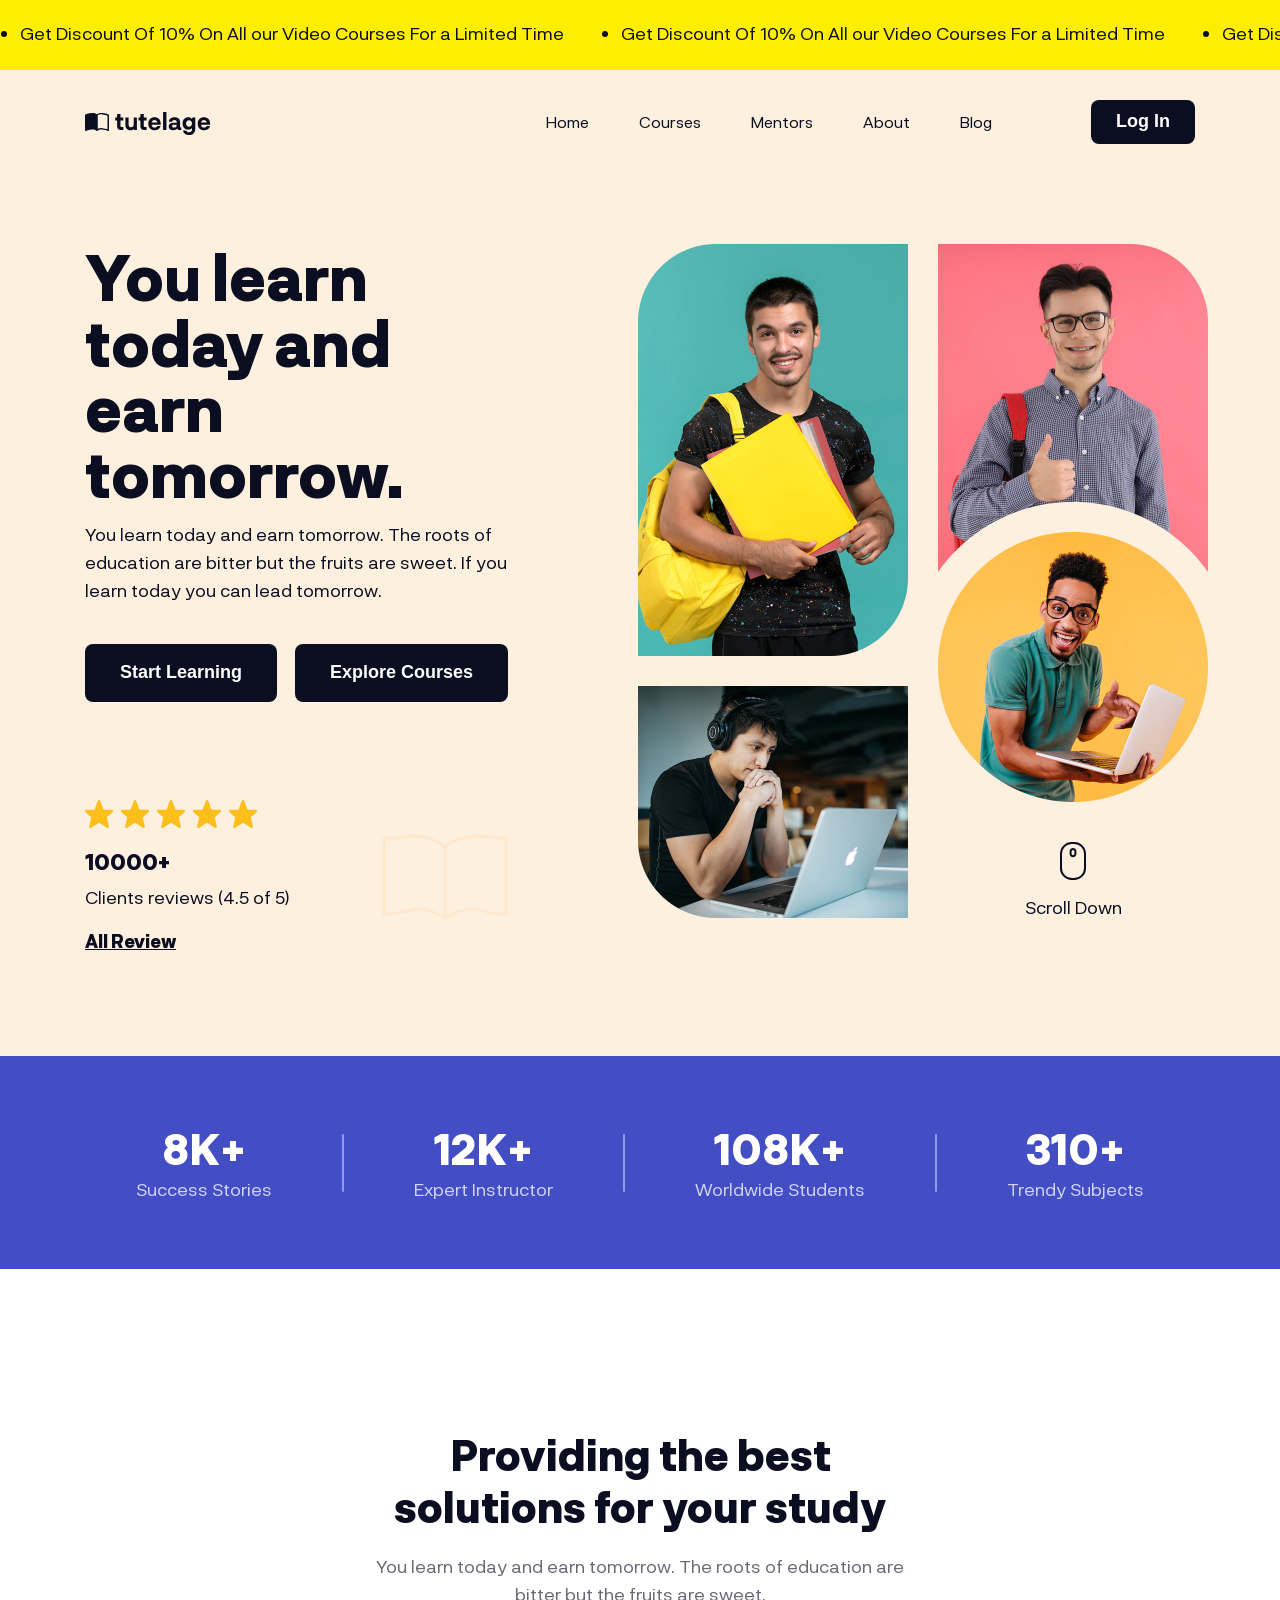
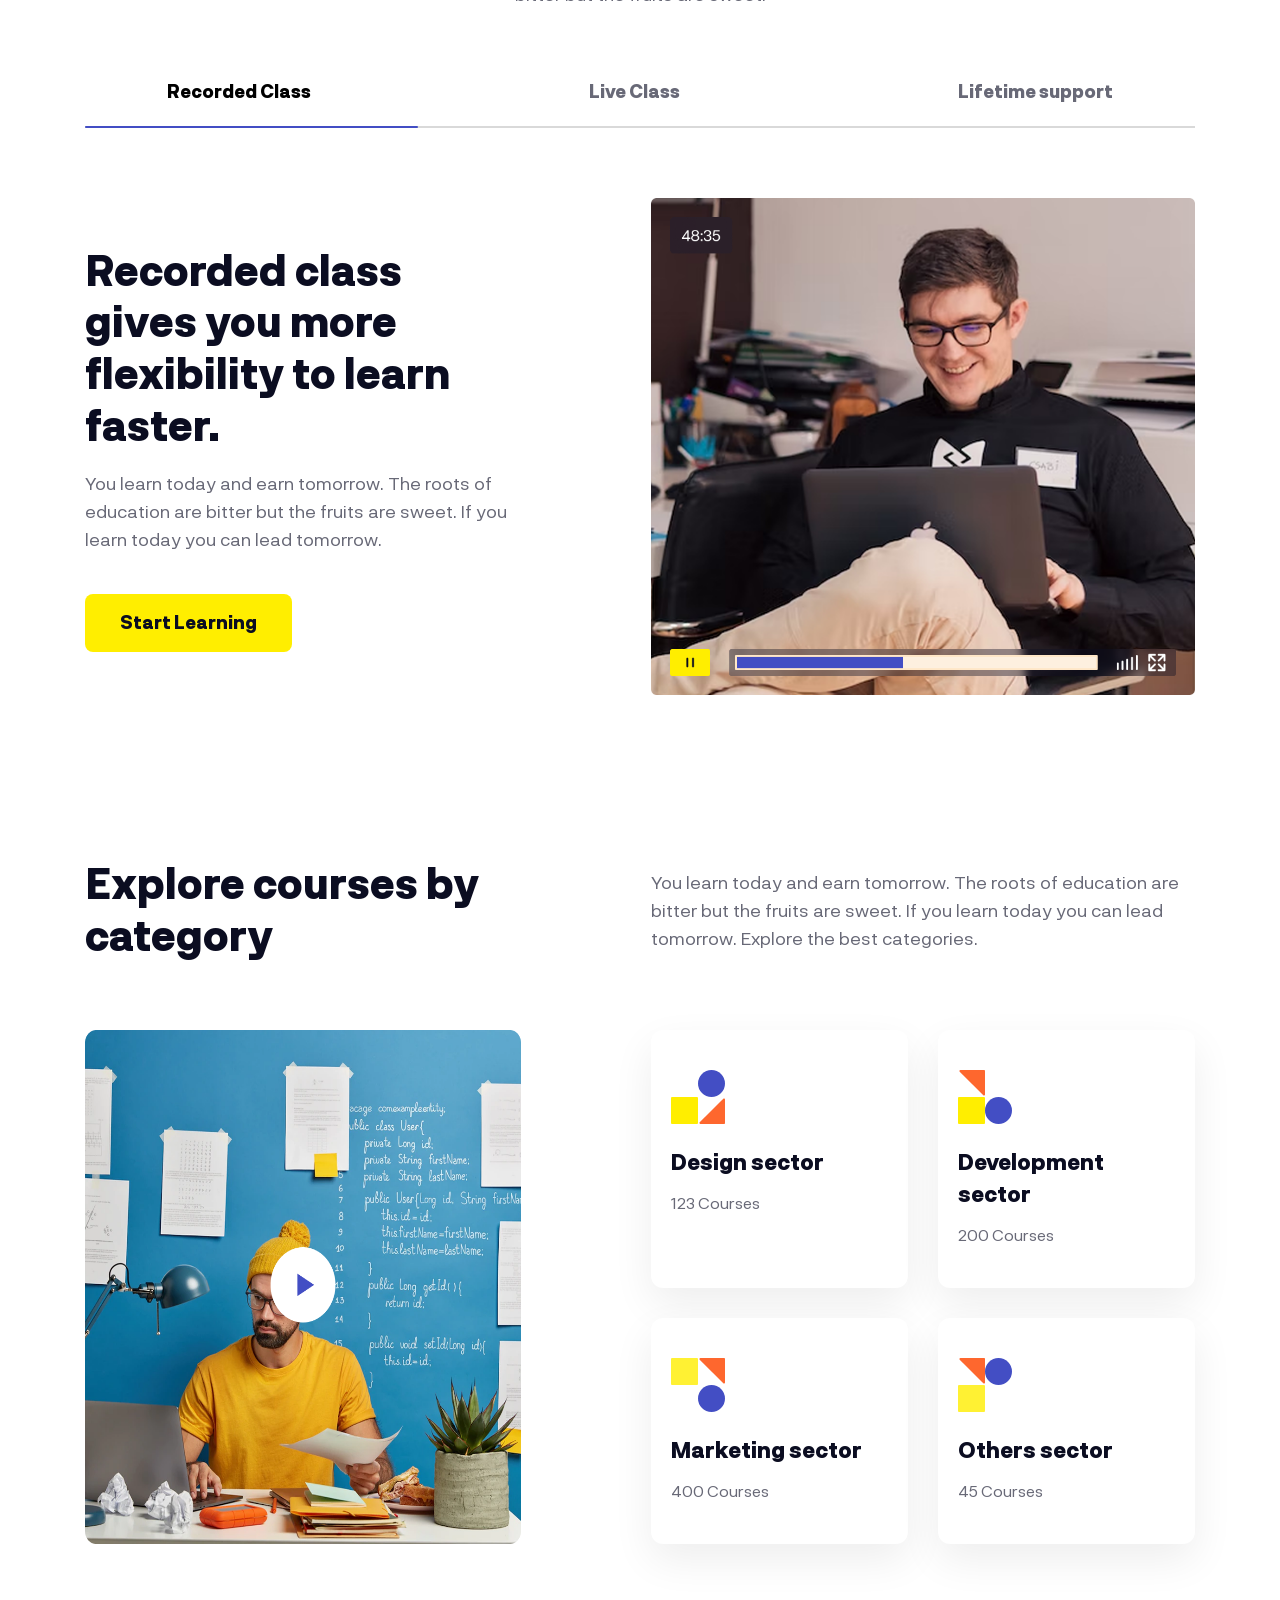
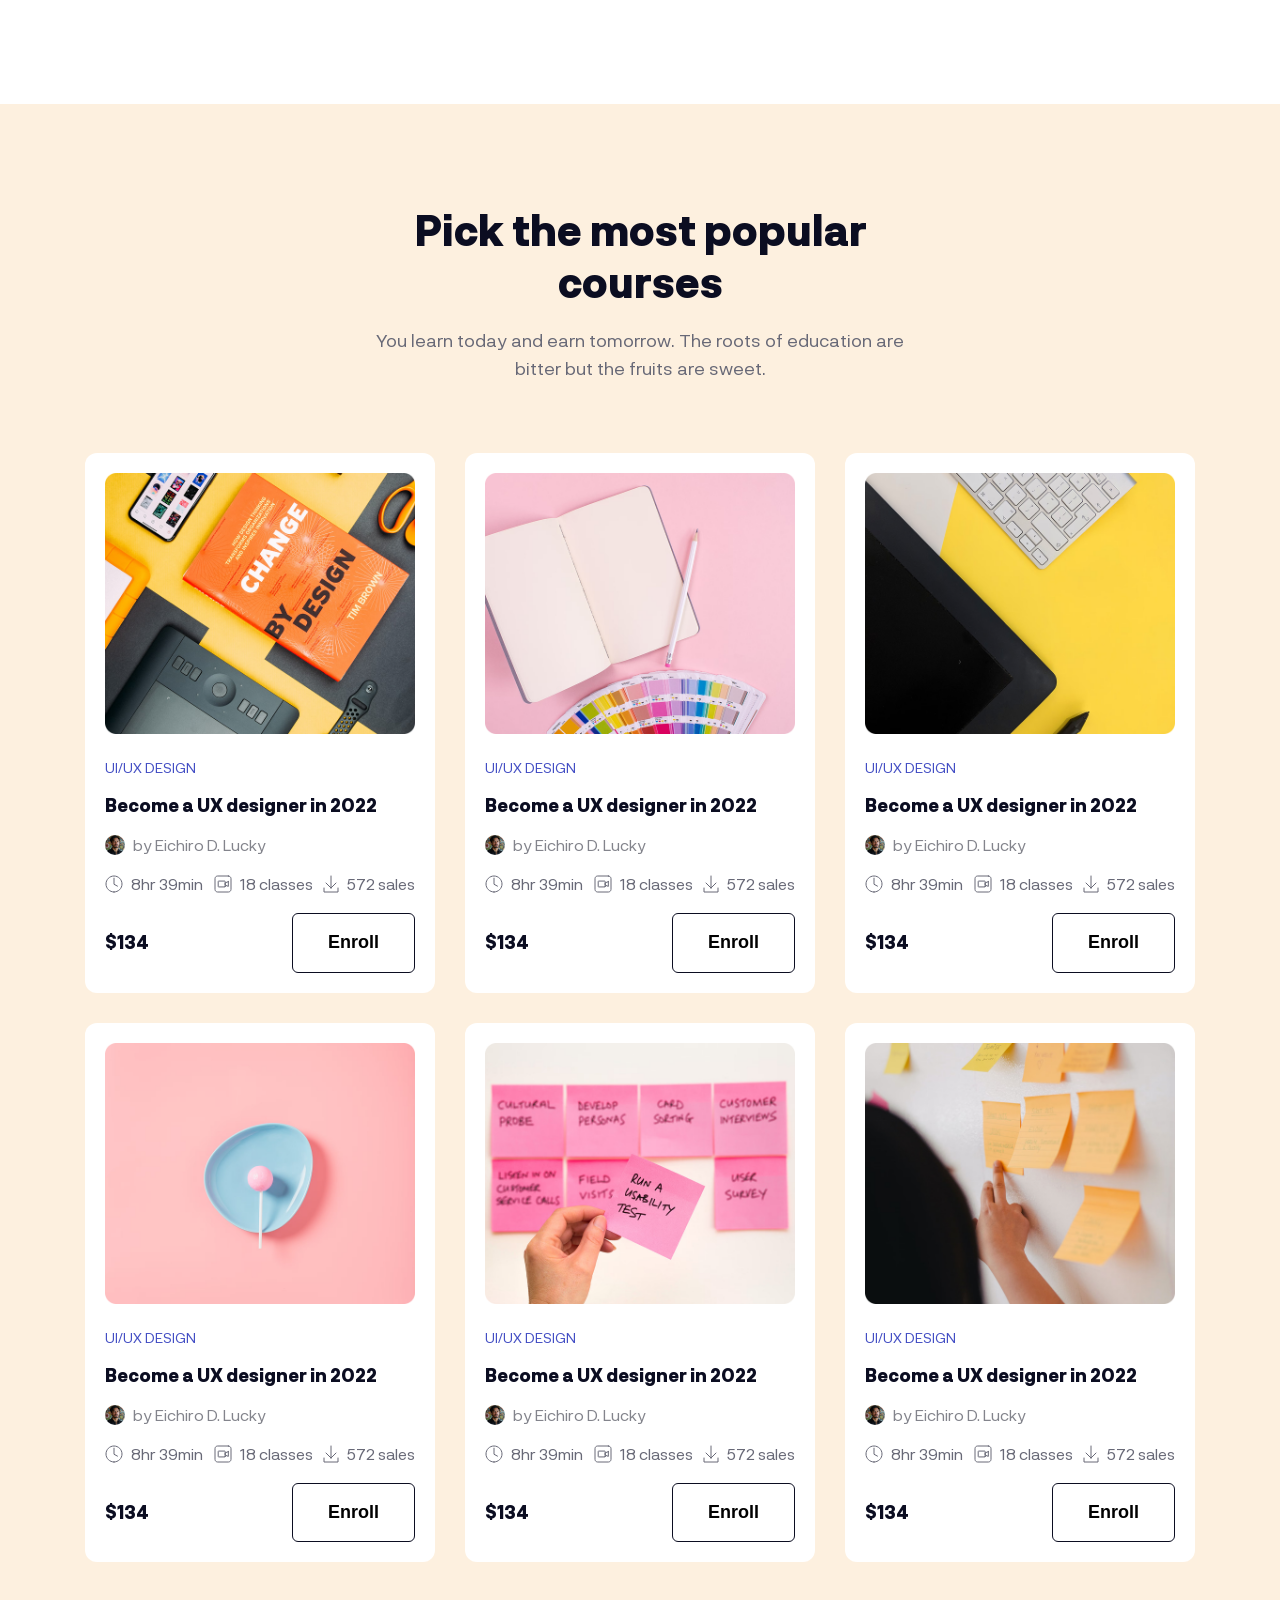
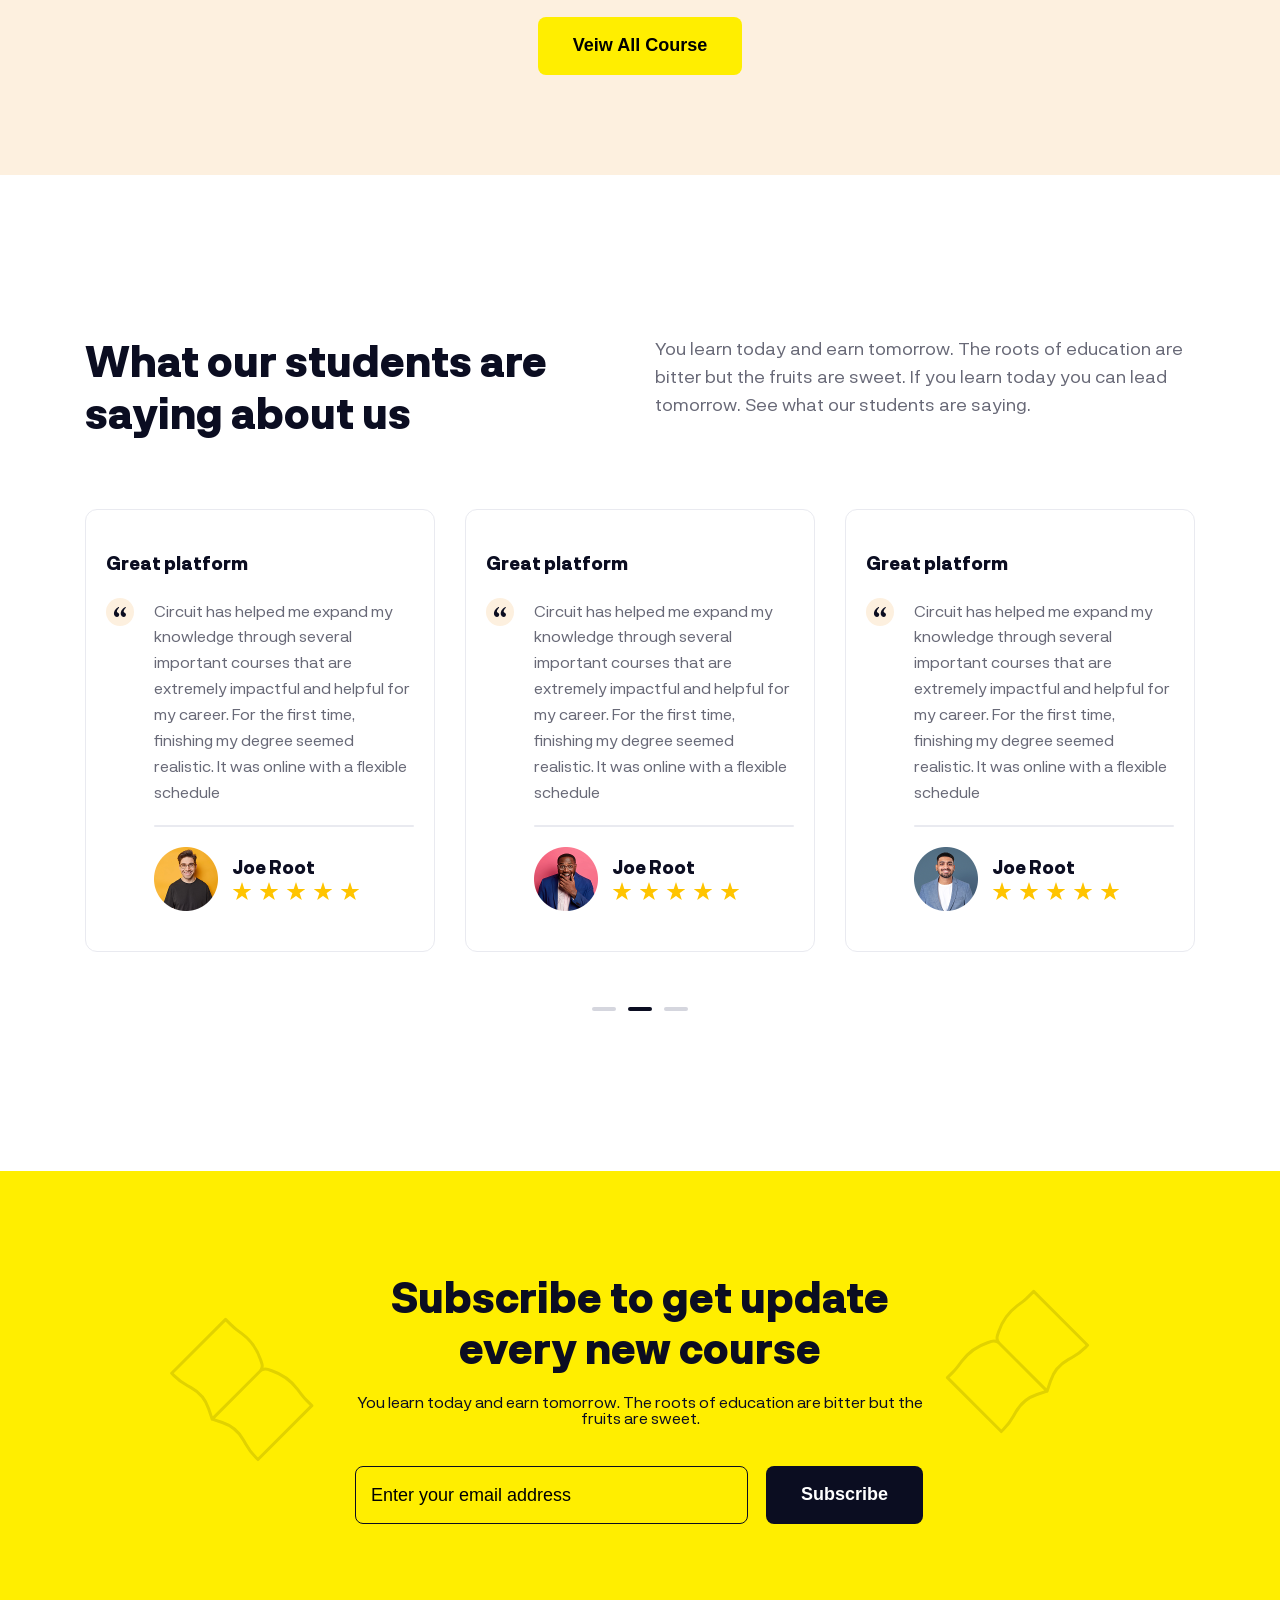
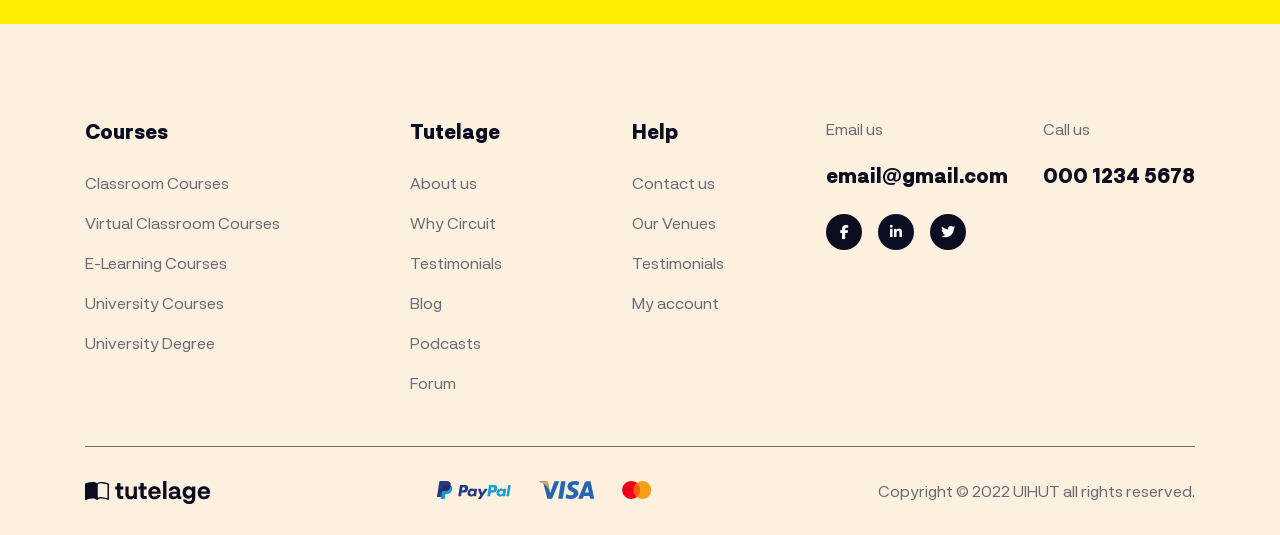
==== index.html @ 8bd5d034 "Responsive Home page" ====
<!DOCTYPE html>
<html lang="en">
    <head>
        <meta charset="UTF-8" />
        <meta name="viewport" content="width=device-width, initial-scale=1.0" />
        <title>tutelage</title>

        <!-- Css -->
        <link rel="stylesheet" href="./assets/css/main.css" />

        <!-- Animate -->
        <link rel="stylesheet" href="https://cdnjs.cloudflare.com/ajax/libs/animate.css/4.1.1/animate.min.css" />

        <!-- Favicon -->
        <link rel="apple-touch-icon" sizes="57x57" href="./assets/favicon/apple-icon-57x57.png" />
        <link rel="apple-touch-icon" sizes="60x60" href="./assets/favicon/apple-icon-60x60.png" />
        <link rel="apple-touch-icon" sizes="72x72" href="./assets/favicon/apple-icon-72x72.png" />
        <link rel="apple-touch-icon" sizes="76x76" href="./assets/favicon/apple-icon-76x76.png" />
        <link rel="apple-touch-icon" sizes="114x114" href="./assets/favicon/apple-icon-114x114.png" />
        <link rel="apple-touch-icon" sizes="120x120" href="./assets/favicon/apple-icon-120x120.png" />
        <link rel="apple-touch-icon" sizes="144x144" href="./assets/favicon/apple-icon-144x144.png" />
        <link rel="apple-touch-icon" sizes="152x152" href="./assets/favicon/apple-icon-152x152.png" />
        <link rel="apple-touch-icon" sizes="180x180" href="./assets/favicon/apple-icon-180x180.png" />
        <link rel="icon" type="image/png" sizes="192x192" href="./assets/favicon/android-icon-192x192.png" />
        <link rel="icon" type="image/png" sizes="32x32" href="./assets/favicon/favicon-32x32.png" />
        <link rel="icon" type="image/png" sizes="96x96" href="./assets/favicon/favicon-96x96.png" />
        <link rel="icon" type="image/png" sizes="16x16" href="./assets/favicon/favicon-16x16.png" />
        <link rel="manifest" href="./assets/favicon/manifest.json" />
        <meta name="msapplication-TileColor" content="#ffffff" />
        <meta name="msapplication-TileImage" content="./assets/favicon/ms-icon-144x144.png" />
        <meta name="theme-color" content="#ffffff" />

        <!-- Font -->
        <link rel="stylesheet" href="./assets/fonts/stylesheet.css" />
        <link rel="stylesheet" href="https://cdnjs.cloudflare.com/ajax/libs/font-awesome/6.7.2/css/all.min.css" />
    </head>
    <body>
        <!-- Slide show -->
        <div class="slide-show">
            <div class="slide-show__wrap">
                <ul
                    class="slide-show__list animate__animated animate__slideInLeft animate__infinite animate__slower animate__delay-2s"
                >
                    <li class="slide-show__title">Get Discount Of 10% On All our Video Courses For a Limited Time</li>
                    <li class="slide-show__title">Get Discount Of 10% On All our Video Courses For a Limited Time</li>
                    <li class="slide-show__title">Get Discount Of 10% On All our Video Courses For a Limited Time</li>
                    <li class="slide-show__title">Get Discount Of 10% On All our Video Courses For a Limited Time</li>
                </ul>
            </div>
        </div>

        <!-- Header -->
        <header class="header">
            <div class="container">
                <div class="header__wrap">
                    <a href="#" class="header__logo">
                        <img src="./assets/images/logo.svg" alt="" class="header__logo-icon" />
                        <img src="./assets/images/logo-name.svg" alt="" class="header__logo-name" />
                    </a>

                    <!-- Nav -->
                    <nav class="header-nav hide-on-tab">
                        <ul class="header-nav__list">
                            <li class="header-nav__item">
                                <a href="#" class="header-nav__link header-nav__link--active">Home</a>
                            </li>
                            <li class="header-nav__item">
                                <a href="#" class="header-nav__link">Courses</a>
                            </li>
                            <li class="header-nav__item">
                                <a href="#" class="header-nav__link">Mentors</a>
                            </li>
                            <li class="header-nav__item">
                                <a href="#" class="header-nav__link">About</a>
                            </li>
                            <li class="header-nav__item">
                                <a href="#" class="header-nav__link">Blog</a>
                            </li>
                        </ul>
                    </nav>

                    <!-- Login -->
                    <button class="btn btn--second btn--second-small header-btn hide-on-tab">Log In</button>

                    <!-- Menu mobile -->
                    <div class="header-menu dp-none show-on-tab">
                        <i class="fa-solid fa-bars header-menu__icon"></i>
                    </div>
                </div>

                <!-- Hero -->
                <div class="hero grid-item">
                    <!-- Hero content -->
                    <div class="hero__content">
                        <h1 class="hero__heading">You learn today and earn tomorrow.</h1>
                        <p class="hero__desc desc--primary">
                            You learn today and earn tomorrow. The roots of education are bitter but the fruits are
                            sweet. If you learn today you can lead tomorrow.
                        </p>
                        <div class="hero__btn-group">
                            <button class="btn hero__btn btn--second">Start Learning</button>
                            <button class="btn hero__btn btn--second">Explore Courses</button>
                        </div>

                        <!-- Rating -->
                        <div class="hero-rating">
                            <div class="hero-rating__wrap">
                                <img src="./assets/icons/five-stars.svg" alt="" class="hero-rating__stars" />
                                <span class="hero-rating__numbers">10000+</span>
                                <p class="hero-rating__desc desc--primary">Clients reviews (4.5 of 5)</p>
                                <a href="#!" class="hero-rating__link">All Review</a>
                            </div>
                            <div class="hero-rating__decor hide-on-xl">
                                <img src="./assets/images/book.svg" alt="" class="hero-rating__img" />
                            </div>
                        </div>
                    </div>

                    <!-- Hero media -->
                    <div class="hero-media">
                        <div class="hero-media__wrap">
                            <div class="hero-media__left">
                                <img src="./assets/images/hero-01.png" alt="" class="hero-media__img" />
                                <img src="./assets/images/hero-02.png" alt="" class="hero-media__img" />
                            </div>
                            <div class="hero-media__right">
                                <img src="./assets/images/hero-03.png" alt="" class="hero-media__img" />
                                <img
                                    src="./assets/images/hero-04.png"
                                    alt=""
                                    class="hero-media__img hero-media__img--move"
                                />
                                <div class="hero-media__direct">
                                    <img src="./assets/icons/mouse.svg" alt="" class="hero-media__direct-icon" />
                                    <p class="hero-media__direct-name desc--primary">Scroll Down</p>
                                </div>
                            </div>
                        </div>
                    </div>
                </div>
            </div>
        </header>

        <!-- Statistic -->
        <div class="statis">
            <ul class="statis-list">
                <li class="statis-item">
                    <span class="statis-item__num">8K+</span>
                    <p class="statis-item__title">Success Stories</p>
                </li>
                <div class="statis__separate hide-on-xl"></div>
                <li class="statis-item">
                    <span class="statis-item__num">12K+</span>
                    <p class="statis-item__title">Expert Instructor</p>
                </li>
                <div class="statis__separate hide-on-xl"></div>
                <li class="statis-item">
                    <span class="statis-item__num">108K+</span>
                    <p class="statis-item__title">Worldwide Students</p>
                </li>
                <div class="statis__separate hide-on-xl"></div>
                <li class="statis-item">
                    <span class="statis-item__num">310+</span>
                    <p class="statis-item__title">Trendy Subjects</p>
                </li>
            </ul>
        </div>

        <!-- Providing -->
        <div class="provide">
            <div class="container">
                <div class="provide__wrap">
                    <h2 class="heading--second provide__heading">Providing the best solutions for your study</h2>
                    <p class="desc--primary provide__desc">
                        You learn today and earn tomorrow. The roots of education are bitter but the fruits are sweet.
                    </p>

                    <!-- Types -->
                    <div class="provide-type hide-on-xl">
                        <div class="provide-type__breadcrumbs">
                            <p class="provide-type__title provide-type__title--active">Recorded Class</p>
                            <p class="provide-type__title">Live Class</p>
                            <p class="provide-type__title">Lifetime support</p>
                        </div>
                    </div>

                    <!-- Record -->
                    <div class="grid-item provide-record">
                        <div class="provide-record__content">
                            <h2 class="heading--second provide-record__heading">
                                Recorded class gives you more flexibility to learn faster.
                            </h2>
                            <p class="desc--primary provide-record__desc">
                                You learn today and earn tomorrow. The roots of education are bitter but the fruits are
                                sweet. If you learn today you can lead tomorrow.
                            </p>
                            <div class="btn btn--primary provide-record__btn">Start Learning</div>
                        </div>
                        <div class="provide-record__media">
                            <img src="./assets/images/provide-01.png" alt="" class="provide-record__media-img" />
                        </div>
                    </div>

                    <!-- Courses -->
                    <div class="provide-courses">
                        <div class="provide-courses__top grid-item">
                            <h2 class="provide-courses__heading heading--second">Explore courses by category</h2>
                            <p class="provide-courses__desc desc--primary">
                                You learn today and earn tomorrow. The roots of education are bitter but the fruits are
                                sweet. If you learn today you can lead tomorrow. Explore the best categories.
                            </p>
                        </div>
                        <div class="provide-courses__bot grid-item">
                            <div class="provide-courses__media">
                                <img src="./assets/images/provide-02.png" alt="" class="provide-courses__media-img" />
                            </div>
                            <div class="provide-courses__sector">
                                <div class="provide-courses-item">
                                    <img
                                        src="./assets/images/provide-decor-01.svg"
                                        alt=""
                                        class="provide-courses__icon"
                                    />
                                    <h3 class="provide-courses__title">Design sector</h3>
                                    <p class="desc--second provide-courses__desc">123 Courses</p>
                                </div>
                                <div class="provide-courses-item">
                                    <img
                                        src="./assets/images/provide-decor-02.svg"
                                        alt=""
                                        class="provide-courses__icon"
                                    />
                                    <h3 class="provide-courses__title">Development sector</h3>
                                    <p class="desc--second provide-courses__desc">200 Courses</p>
                                </div>
                                <div class="provide-courses-item">
                                    <img
                                        src="./assets/images/provide-decor-03.svg"
                                        alt=""
                                        class="provide-courses__icon"
                                    />
                                    <h3 class="provide-courses__title">Marketing sector</h3>
                                    <p class="desc--second provide-courses__desc">400 Courses</p>
                                </div>
                                <div class="provide-courses-item">
                                    <img
                                        src="./assets/images/provide-decor-04.svg"
                                        alt=""
                                        class="provide-courses__icon"
                                    />
                                    <h3 class="provide-courses__title">Others sector</h3>
                                    <p class="desc--second provide-courses__desc">45 Courses</p>
                                </div>
                            </div>
                        </div>
                    </div>
                </div>
            </div>
        </div>

        <!-- Popular course -->
        <div class="popular-courses">
            <div class="container">
                <div class="popular-courses__wrap">
                    <h2 class="heading--second popular-courses__heading">Pick the most popular courses</h2>
                    <p class="desc--primary popular-courses__desc">
                        You learn today and earn tomorrow. The roots of education are bitter but the fruits are sweet.
                    </p>

                    <!-- List courses -->
                    <div class="popular-courses__list">
                        <div class="row row-cols-3 row-cols-lg-1 gx-3 gy-3">
                            <!-- Course item 1 -->
                            <div class="col">
                                <div class="popular-courses-item">
                                    <img
                                        src="./assets/images/popular-course-01.png"
                                        alt=""
                                        class="popular-courses-item__img"
                                    />
                                    <p class="popular-courses-item__name">UI/UX DESIGN</p>
                                    <h3 class="popular-courses-item__title">Become a UX designer in 2022</h3>
                                    <div class="popular-courses-item__user">
                                        <img
                                            src="./assets/images/popular-course-ava-01.png"
                                            alt=""
                                            class="popular-courses-item__ava"
                                        />
                                        <span class="popular-courses-item__username">by Eichiro D. Lucky</span>
                                    </div>
                                    <div class="popular-courses-item__analys">
                                        <div class="popular-courses-item__block">
                                            <img
                                                src="./assets/icons/clock.svg"
                                                alt=""
                                                class="popular-courses-item__block-icon"
                                            />
                                            <div class="popular-courses-item__block-detail">8hr 39min</div>
                                        </div>
                                        <div class="popular-courses-item__block">
                                            <img
                                                src="./assets/icons/record.svg"
                                                alt=""
                                                class="popular-courses-item__block-icon"
                                            />
                                            <div class="popular-courses-item__block-detail">18 classes</div>
                                        </div>
                                        <div class="popular-courses-item__block">
                                            <img
                                                src="./assets/icons/download.svg"
                                                alt=""
                                                class="popular-courses-item__block-icon"
                                            />
                                            <div class="popular-courses-item__block-detail">572 sales</div>
                                        </div>
                                    </div>

                                    <div class="popular-courses-item__bot">
                                        <span class="popular-courses-item__bot-price">$134</span>
                                        <button class="popular-courses-item__bot-btn btn btn--text">Enroll</button>
                                    </div>
                                </div>
                            </div>

                            <!-- Course item 2 -->
                            <div class="col">
                                <div class="popular-courses-item">
                                    <img
                                        src="./assets/images/popular-course-02.png"
                                        alt=""
                                        class="popular-courses-item__img"
                                    />
                                    <p class="popular-courses-item__name">UI/UX DESIGN</p>
                                    <h3 class="popular-courses-item__title">Become a UX designer in 2022</h3>
                                    <div class="popular-courses-item__user">
                                        <img
                                            src="./assets/images/popular-course-ava-01.png"
                                            alt=""
                                            class="popular-courses-item__ava"
                                        />
                                        <span class="popular-courses-item__username">by Eichiro D. Lucky</span>
                                    </div>
                                    <div class="popular-courses-item__analys">
                                        <div class="popular-courses-item__block">
                                            <img
                                                src="./assets/icons/clock.svg"
                                                alt=""
                                                class="popular-courses-item__block-icon"
                                            />
                                            <div class="popular-courses-item__block-detail">8hr 39min</div>
                                        </div>
                                        <div class="popular-courses-item__block">
                                            <img
                                                src="./assets/icons/record.svg"
                                                alt=""
                                                class="popular-courses-item__block-icon"
                                            />
                                            <div class="popular-courses-item__block-detail">18 classes</div>
                                        </div>
                                        <div class="popular-courses-item__block">
                                            <img
                                                src="./assets/icons/download.svg"
                                                alt=""
                                                class="popular-courses-item__block-icon"
                                            />
                                            <div class="popular-courses-item__block-detail">572 sales</div>
                                        </div>
                                    </div>

                                    <div class="popular-courses-item__bot">
                                        <span class="popular-courses-item__bot-price">$134</span>
                                        <button class="popular-courses-item__bot-btn btn btn--text">Enroll</button>
                                    </div>
                                </div>
                            </div>

                            <!-- Course item 3 -->
                            <div class="col">
                                <div class="popular-courses-item">
                                    <img
                                        src="./assets/images/popular-course-03.png"
                                        alt=""
                                        class="popular-courses-item__img"
                                    />
                                    <p class="popular-courses-item__name">UI/UX DESIGN</p>
                                    <h3 class="popular-courses-item__title">Become a UX designer in 2022</h3>
                                    <div class="popular-courses-item__user">
                                        <img
                                            src="./assets/images/popular-course-ava-01.png"
                                            alt=""
                                            class="popular-courses-item__ava"
                                        />
                                        <span class="popular-courses-item__username">by Eichiro D. Lucky</span>
                                    </div>
                                    <div class="popular-courses-item__analys">
                                        <div class="popular-courses-item__block">
                                            <img
                                                src="./assets/icons/clock.svg"
                                                alt=""
                                                class="popular-courses-item__block-icon"
                                            />
                                            <div class="popular-courses-item__block-detail">8hr 39min</div>
                                        </div>
                                        <div class="popular-courses-item__block">
                                            <img
                                                src="./assets/icons/record.svg"
                                                alt=""
                                                class="popular-courses-item__block-icon"
                                            />
                                            <div class="popular-courses-item__block-detail">18 classes</div>
                                        </div>
                                        <div class="popular-courses-item__block">
                                            <img
                                                src="./assets/icons/download.svg"
                                                alt=""
                                                class="popular-courses-item__block-icon"
                                            />
                                            <div class="popular-courses-item__block-detail">572 sales</div>
                                        </div>
                                    </div>

                                    <div class="popular-courses-item__bot">
                                        <span class="popular-courses-item__bot-price">$134</span>
                                        <button class="popular-courses-item__bot-btn btn btn--text">Enroll</button>
                                    </div>
                                </div>
                            </div>

                            <!-- Course item 4 -->
                            <div class="col">
                                <div class="popular-courses-item">
                                    <img
                                        src="./assets/images/popular-course-04.png"
                                        alt=""
                                        class="popular-courses-item__img"
                                    />
                                    <p class="popular-courses-item__name">UI/UX DESIGN</p>
                                    <h3 class="popular-courses-item__title">Become a UX designer in 2022</h3>
                                    <div class="popular-courses-item__user">
                                        <img
                                            src="./assets/images/popular-course-ava-01.png"
                                            alt=""
                                            class="popular-courses-item__ava"
                                        />
                                        <span class="popular-courses-item__username">by Eichiro D. Lucky</span>
                                    </div>
                                    <div class="popular-courses-item__analys">
                                        <div class="popular-courses-item__block">
                                            <img
                                                src="./assets/icons/clock.svg"
                                                alt=""
                                                class="popular-courses-item__block-icon"
                                            />
                                            <div class="popular-courses-item__block-detail">8hr 39min</div>
                                        </div>
                                        <div class="popular-courses-item__block">
                                            <img
                                                src="./assets/icons/record.svg"
                                                alt=""
                                                class="popular-courses-item__block-icon"
                                            />
                                            <div class="popular-courses-item__block-detail">18 classes</div>
                                        </div>
                                        <div class="popular-courses-item__block">
                                            <img
                                                src="./assets/icons/download.svg"
                                                alt=""
                                                class="popular-courses-item__block-icon"
                                            />
                                            <div class="popular-courses-item__block-detail">572 sales</div>
                                        </div>
                                    </div>

                                    <div class="popular-courses-item__bot">
                                        <span class="popular-courses-item__bot-price">$134</span>
                                        <button class="popular-courses-item__bot-btn btn btn--text">Enroll</button>
                                    </div>
                                </div>
                            </div>

                            <!-- Course item 5 -->
                            <div class="col">
                                <div class="popular-courses-item">
                                    <img
                                        src="./assets/images/popular-course-05.png"
                                        alt=""
                                        class="popular-courses-item__img"
                                    />
                                    <p class="popular-courses-item__name">UI/UX DESIGN</p>
                                    <h3 class="popular-courses-item__title">Become a UX designer in 2022</h3>
                                    <div class="popular-courses-item__user">
                                        <img
                                            src="./assets/images/popular-course-ava-01.png"
                                            alt=""
                                            class="popular-courses-item__ava"
                                        />
                                        <span class="popular-courses-item__username">by Eichiro D. Lucky</span>
                                    </div>
                                    <div class="popular-courses-item__analys">
                                        <div class="popular-courses-item__block">
                                            <img
                                                src="./assets/icons/clock.svg"
                                                alt=""
                                                class="popular-courses-item__block-icon"
                                            />
                                            <div class="popular-courses-item__block-detail">8hr 39min</div>
                                        </div>
                                        <div class="popular-courses-item__block">
                                            <img
                                                src="./assets/icons/record.svg"
                                                alt=""
                                                class="popular-courses-item__block-icon"
                                            />
                                            <div class="popular-courses-item__block-detail">18 classes</div>
                                        </div>
                                        <div class="popular-courses-item__block">
                                            <img
                                                src="./assets/icons/download.svg"
                                                alt=""
                                                class="popular-courses-item__block-icon"
                                            />
                                            <div class="popular-courses-item__block-detail">572 sales</div>
                                        </div>
                                    </div>

                                    <div class="popular-courses-item__bot">
                                        <span class="popular-courses-item__bot-price">$134</span>
                                        <button class="popular-courses-item__bot-btn btn btn--text">Enroll</button>
                                    </div>
                                </div>
                            </div>

                            <!-- Course item 6 -->
                            <div class="col">
                                <div class="popular-courses-item">
                                    <img
                                        src="./assets/images/popular-course-06.png"
                                        alt=""
                                        class="popular-courses-item__img"
                                    />
                                    <p class="popular-courses-item__name">UI/UX DESIGN</p>
                                    <h3 class="popular-courses-item__title">Become a UX designer in 2022</h3>
                                    <div class="popular-courses-item__user">
                                        <img
                                            src="./assets/images/popular-course-ava-01.png"
                                            alt=""
                                            class="popular-courses-item__ava"
                                        />
                                        <span class="popular-courses-item__username">by Eichiro D. Lucky</span>
                                    </div>
                                    <div class="popular-courses-item__analys">
                                        <div class="popular-courses-item__block">
                                            <img
                                                src="./assets/icons/clock.svg"
                                                alt=""
                                                class="popular-courses-item__block-icon"
                                            />
                                            <div class="popular-courses-item__block-detail">8hr 39min</div>
                                        </div>
                                        <div class="popular-courses-item__block">
                                            <img
                                                src="./assets/icons/record.svg"
                                                alt=""
                                                class="popular-courses-item__block-icon"
                                            />
                                            <div class="popular-courses-item__block-detail">18 classes</div>
                                        </div>
                                        <div class="popular-courses-item__block">
                                            <img
                                                src="./assets/icons/download.svg"
                                                alt=""
                                                class="popular-courses-item__block-icon"
                                            />
                                            <div class="popular-courses-item__block-detail">572 sales</div>
                                        </div>
                                    </div>

                                    <div class="popular-courses-item__bot">
                                        <span class="popular-courses-item__bot-price">$134</span>
                                        <button class="popular-courses-item__bot-btn btn btn--text">Enroll</button>
                                    </div>
                                </div>
                            </div>
                        </div>
                    </div>

                    <button class="popular-courses__btn btn btn--primary">Veiw All Course</button>
                </div>
            </div>
        </div>

        <!-- Feedbacks -->
        <div class="feedback">
            <div class="container">
                <div class="row row-cols-2 row-cols-lg-1">
                    <div class="col">
                        <h2 class="heading--second feedback__heading">What our students are saying about us</h2>
                    </div>
                    <div class="col">
                        <p class="desc--primary feedback__desc">
                            You learn today and earn tomorrow. The roots of education are bitter but the fruits are
                            sweet. If you learn today you can lead tomorrow. See what our students are saying.
                        </p>
                    </div>
                </div>

                <div class="feedback-list">
                    <div class="row row-cols-3 row-cols-xl-1">
                        <!-- Item 01 -->
                        <div class="col">
                            <div class="feedback-item hide-on-xl">
                                <h3 class="feedback-item__heading heading--fourth">Great platform</h3>
                                <div class="feedback-reviewer">
                                    <img src="./assets/icons/quote.svg" alt="" class="feedback-reviewer__icon" />

                                    <div class="">
                                        <p class="feedback-reviewer__desc desc--second">
                                            Circuit has helped me expand my knowledge through several important courses
                                            that are extremely impactful and helpful for my career. For the first time,
                                            finishing my degree seemed realistic. It was online with a flexible schedule
                                        </p>

                                        <div class="feedback__separate"></div>

                                        <div class="feedback-reviewer__bot">
                                            <img
                                                src="./assets/images/feedback-01.png"
                                                alt=""
                                                class="feedback-reviewer__img"
                                            />
                                            <div class="">
                                                <p class="feedback-reviewer__name heading--fourth">Joe Root</p>
                                                <img
                                                    src="./assets/icons/five-stars-sm.svg"
                                                    alt=""
                                                    class="feedback-reviewer__stars"
                                                />
                                            </div>
                                        </div>
                                    </div>
                                </div>
                            </div>
                        </div>

                        <!-- Item 02 -->
                        <div class="col">
                            <div class="feedback-item">
                                <h3 class="feedback-item__heading heading--fourth">Great platform</h3>
                                <div class="feedback-reviewer">
                                    <img src="./assets/icons/quote.svg" alt="" class="feedback-reviewer__icon" />

                                    <div class="">
                                        <p class="feedback-reviewer__desc desc--second">
                                            Circuit has helped me expand my knowledge through several important courses
                                            that are extremely impactful and helpful for my career. For the first time,
                                            finishing my degree seemed realistic. It was online with a flexible schedule
                                        </p>

                                        <div class="feedback__separate"></div>

                                        <div class="feedback-reviewer__bot">
                                            <img
                                                src="./assets/images/feedback-02.png"
                                                alt=""
                                                class="feedback-reviewer__img"
                                            />
                                            <div class="">
                                                <p class="feedback-reviewer__name heading--fourth">Joe Root</p>
                                                <img
                                                    src="./assets/icons/five-stars-sm.svg"
                                                    alt=""
                                                    class="feedback-reviewer__stars"
                                                />
                                            </div>
                                        </div>
                                    </div>
                                </div>
                            </div>
                        </div>

                        <!-- Item 03 -->
                        <div class="col">
                            <div class="feedback-item hide-on-xl">
                                <h3 class="feedback-item__heading heading--fourth">Great platform</h3>
                                <div class="feedback-reviewer">
                                    <img src="./assets/icons/quote.svg" alt="" class="feedback-reviewer__icon" />

                                    <div class="">
                                        <p class="feedback-reviewer__desc desc--second">
                                            Circuit has helped me expand my knowledge through several important courses
                                            that are extremely impactful and helpful for my career. For the first time,
                                            finishing my degree seemed realistic. It was online with a flexible schedule
                                        </p>

                                        <div class="feedback__separate"></div>

                                        <div class="feedback-reviewer__bot">
                                            <img
                                                src="./assets/images/feedback-03.png"
                                                alt=""
                                                class="feedback-reviewer__img"
                                            />
                                            <div class="">
                                                <p class="feedback-reviewer__name heading--fourth">Joe Root</p>
                                                <img
                                                    src="./assets/icons/five-stars-sm.svg"
                                                    alt=""
                                                    class="feedback-reviewer__stars"
                                                />
                                            </div>
                                        </div>
                                    </div>
                                </div>
                            </div>
                        </div>
                    </div>
                </div>

                <img src="./assets/icons/dashed.svg" alt="" class="feedback__dashed" />
            </div>
        </div>

        <!-- Subscribe -->
        <div class="subs">
            <div class="subs-wrap">
                <h2 class="heading--second subs__heading">Subscribe to get update every new course</h2>
                <p class="desc__primary subs__desc">
                    You learn today and earn tomorrow. The roots of education are bitter but the fruits are sweet.
                </p>

                <form action="#!" class="subs-form">
                    <input type="email" placeholder="Enter your email address" class="subs-form__input" />
                    <button class="btn btn--second subs-form__btn">Subscribe</button>
                </form>
                <img src="./assets/images/subs-decor-01.svg" alt="" class="subs-decor__left hide-on-tab" />
                <img src="./assets/images/subs-decor-02.svg" alt="" class="subs-decor__right hide-on-tab" />
            </div>
        </div>
    </body>

    <!-- Footer -->
    <footer class="footer">
        <div class="container">
            <div class="footer-wrap">
                <!-- Footer categories -->
                <div class="footer-cate">
                    <div class="footer-list">
                        <!-- Footer item 1 -->
                        <div class="footer-item">
                            <h3 class="heading-third footer-item__heading">Courses</h3>
                            <ul class="footer-item-wrap">
                                <a href="#!"><li class="desc--second footer-item__desc">Classroom Courses</li></a>
                                <a href="#!"
                                    ><li class="desc--second footer-item__desc">Virtual Classroom Courses</li></a
                                >
                                <a href="#!"><li class="desc--second footer-item__desc">E-Learning Courses</li></a>
                                <a href="#!"> <li class="desc--second footer-item__desc">University Courses</li></a>
                                <a href="#!"><li class="desc--second footer-item__desc">University Degree</li></a>
                            </ul>
                        </div>

                        <!-- Footer item 2 -->
                        <div class="footer-item">
                            <h3 class="heading-third footer-item__heading">Tutelage</h3>
                            <ul class="footer-item-wrap">
                                <a href="#!"><li class="desc--second footer-item__desc">About us</li></a>
                                <a href="#!"><li class="desc--second footer-item__desc">Why Circuit</li></a>
                                <a href="#!"><li class="desc--second footer-item__desc">Testimonials</li></a>
                                <a href="#!"><li class="desc--second footer-item__desc">Blog</li></a>
                                <a href="#!"><li class="desc--second footer-item__desc">Podcasts</li></a>
                                <a href="#!"><li class="desc--second footer-item__desc">Forum</li></a>
                            </ul>
                        </div>

                        <!-- Footer item 3 -->
                        <div class="footer-item">
                            <h3 class="heading-third footer-item__heading">Help</h3>
                            <ul class="footer-item-wrap">
                                <a href="#!"><li class="desc--second footer-item__desc">Contact us</li></a>
                                <a href="#!"><li class="desc--second footer-item__desc">Our Venues</li></a>
                                <a href="#!"><li class="desc--second footer-item__desc">Testimonials</li></a>
                                <a href="#!"><li class="desc--second footer-item__desc">My account</li></a>
                            </ul>
                        </div>
                    </div>

                    <!-- Footer contact -->
                    <div class="footer-contact">
                        <div class="footer-contact__top">
                            <div>
                                <p class="desc--second">Email us</p>
                                <a href="mailto:example@gmail.com" class="footer-contact__desc heading-third"
                                    >email@gmail.com</a
                                >
                            </div>
                            <div>
                                <p class="desc--second">Call us</p>
                                <a href="tel:000 1234 5678" class="footer-contact__desc heading-third">000 1234 5678</a>
                            </div>
                        </div>
                        <div class="footer-contact__socials">
                            <a href="#!" class="footer-contact__socials-img">
                                <i class="fa-brands fa-facebook-f"></i>
                            </a>
                            <a href="#!" class="footer-contact__socials-img">
                                <i class="fa-brands fa-linkedin-in"></i>
                            </a>
                            <a href="#!" class="footer-contact__socials-img">
                                <i class="fa-brands fa-twitter"></i>
                            </a>
                        </div>
                    </div>
                </div>
                <div class="footer-separate"></div>

                <!-- Copy right / Bottom -->
                <div class="footer-copyright">
                    <a href="#" class="header__logo">
                        <img src="./assets/images/logo.svg" alt="" class="header__logo-icon" />
                        <img src="./assets/images/logo-name.svg" alt="" class="header__logo-name" />
                    </a>

                    <div class="footer-copyright__payment">
                        <a href="#!"
                            ><img src="./assets/icons/payment.svg" alt="" class="footer-copyright__payment-link"
                        /></a>
                    </div>
                    <p class="desc--second">Copyright © 2022 UIHUT all rights reserved.</p>
                </div>
            </div>
        </div>
    </footer>
</html>
---- assets/css/main.css ----
html,
body,
div,
span,
applet,
object,
iframe,
h1,
h2,
h3,
h4,
h5,
h6,
p,
blockquote,
pre,
a,
abbr,
acronym,
address,
big,
cite,
code,
del,
dfn,
em,
img,
ins,
kbd,
q,
s,
samp,
small,
strike,
strong,
sub,
sup,
tt,
var,
b,
u,
i,
center,
dl,
dt,
dd,
ol,
ul,
li,
fieldset,
form,
label,
legend,
table,
caption,
tbody,
tfoot,
thead,
tr,
th,
td,
article,
aside,
canvas,
details,
embed,
figure,
figcaption,
footer,
header,
hgroup,
menu,
nav,
output,
ruby,
section,
summary,
time,
mark,
audio,
video {
  margin: 0;
  padding: 0;
  border: 0;
  font-size: 100%;
  font: inherit;
  vertical-align: baseline;
}

/* HTML5 display-role reset for older browsers */
article,
aside,
details,
figcaption,
figure,
footer,
header,
hgroup,
menu,
nav,
section {
  display: block;
}

body {
  line-height: 1;
}

ol,
ul {
  list-style: none;
}

blockquote,
q {
  quotes: none;
}

blockquote:before,
blockquote:after,
q:before,
q:after {
  content: "";
  content: none;
}

table {
  border-collapse: collapse;
  border-spacing: 0;
}

*,
::before,
::after {
  box-sizing: border-box;
}

html {
  font-size: 62.5%;
}

body {
  font-size: 1.6rem;
  font-family: Neurial Grotesk, sans-serif;
  color: var(--primary-text-color);
}

:root {
  --primary-color: #ffee00;
  --second-color: #434ec4;
  --primary-text-color: #0b0d21;
  --desc-text-color: #686977;
  --desc-second-text-color: #83848c;
  --bg-color: #fdf0df;
}

a {
  text-decoration: none;
}

button {
  outline: none;
  border: none;
  background: transparent;
  padding: 0;
  margin: 0;
  cursor: pointer;
}

.btn {
  padding: 15px 35px;
  display: inline-flex;
  align-items: center;
  justify-content: center;
  border-radius: 8px;
  cursor: pointer;
  font-size: 1.8rem;
  font-weight: 700;
  line-height: 155.556%;
}
.btn--primary {
  background: var(--primary-color);
}
.btn--second {
  background: var(--primary-text-color);
  color: #fff;
}
.btn--second-small {
  padding: 8px 25px;
}
.btn--text {
  background: #fff;
  border-radius: 6px;
  border: 1px solid #0b0d21;
}

.heading--second {
  font-size: 4.2rem;
  font-weight: 800;
  line-height: 123.81%;
}
@media (max-width: 575.98px) {
  .heading--second {
    font-size: 2.6rem;
  }
}

.heading-third {
  font-size: 2rem;
  font-weight: 700;
  line-height: 150%;
}

.heading--fourth {
  font-size: 1.8rem;
  font-weight: 700;
  line-height: 155.556%;
}

.desc--primary {
  font-size: 1.8rem;
  color: var(--desc-text-color);
  font-weight: 400;
  line-height: 155.556%;
}
@media (max-width: 575.98px) {
  .desc--primary {
    font-size: 1.4rem;
  }
}

.desc--second {
  font-size: 1.6rem;
  color: var(--desc-text-color);
  font-weight: 400;
  line-height: 162.5%;
}

.dp-none {
  display: none;
}

@media (max-width: 1199.98px) {
  .hide-on-xl {
    display: none;
  }
}

@media (max-width: 991.98px) {
  .hide-on-tab {
    display: none;
  }
}

@media (max-width: 991.98px) {
  .show-on-tab {
    display: block;
  }
}

@media (max-width: 1399.98px) {
  .hide-on-desk {
    display: none;
  }
}

.row > *, .container-fluid, .container {
  padding-left: calc(var(--grid-gutter-x) * 0.5);
  padding-right: calc(var(--grid-gutter-x) * 0.5);
}

.container-fluid, .container {
  --grid-gutter-x: 30px;
  --grid-gutter-y: 0;
  width: 1200px;
  margin-left: auto;
  margin-right: auto;
}

.container {
  width: 1200px;
}

.row {
  display: flex;
  flex-wrap: wrap;
  margin-top: calc(var(--grid-gutter-y) * -1);
  margin-left: calc(var(--grid-gutter-x) * 0.5 * -1);
  margin-right: calc(var(--grid-gutter-x) * 0.5 * -1);
}
.row > * {
  margin-top: var(--grid-gutter-y);
}

.col {
  flex: 1 0;
}

.row-cols-1 > * {
  flex: 0 0 auto;
  width: 100%;
}

.row-cols-2 > * {
  flex: 0 0 auto;
  width: 50%;
}

.row-cols-3 > * {
  flex: 0 0 auto;
  width: 33.3333333333%;
}

.row-cols-4 > * {
  flex: 0 0 auto;
  width: 25%;
}

.row-cols-5 > * {
  flex: 0 0 auto;
  width: 20%;
}

.row-cols-6 > * {
  flex: 0 0 auto;
  width: 16.6666666667%;
}

.col-1 {
  flex: 0 0 auto;
  width: 8.3333333333%;
}

.col-2 {
  flex: 0 0 auto;
  width: 16.6666666667%;
}

.col-3 {
  flex: 0 0 auto;
  width: 25%;
}

.col-4 {
  flex: 0 0 auto;
  width: 33.3333333333%;
}

.col-5 {
  flex: 0 0 auto;
  width: 41.6666666667%;
}

.col-6 {
  flex: 0 0 auto;
  width: 50%;
}

.col-7 {
  flex: 0 0 auto;
  width: 58.3333333333%;
}

.col-8 {
  flex: 0 0 auto;
  width: 66.6666666667%;
}

.col-9 {
  flex: 0 0 auto;
  width: 75%;
}

.col-10 {
  flex: 0 0 auto;
  width: 83.3333333333%;
}

.col-11 {
  flex: 0 0 auto;
  width: 91.6666666667%;
}

.col-12 {
  flex: 0 0 auto;
  width: 100%;
}

.offset-0 {
  margin-left: 0;
}

.offset-1 {
  margin-left: 8.3333333333%;
}

.offset-2 {
  margin-left: 16.6666666667%;
}

.offset-3 {
  margin-left: 25%;
}

.offset-4 {
  margin-left: 33.3333333333%;
}

.offset-5 {
  margin-left: 41.6666666667%;
}

.offset-6 {
  margin-left: 50%;
}

.offset-7 {
  margin-left: 58.3333333333%;
}

.offset-8 {
  margin-left: 66.6666666667%;
}

.offset-9 {
  margin-left: 75%;
}

.offset-10 {
  margin-left: 83.3333333333%;
}

.offset-11 {
  margin-left: 91.6666666667%;
}

.g-0,
.gx-0 {
  --grid-gutter-x: 0px;
}

.g-0,
.gy-0 {
  --grid-gutter-y: 0px;
}

.g-1,
.gx-1 {
  --grid-gutter-x: 7.5px;
}

.g-1,
.gy-1 {
  --grid-gutter-y: 7.5px;
}

.g-2,
.gx-2 {
  --grid-gutter-x: 15px;
}

.g-2,
.gy-2 {
  --grid-gutter-y: 15px;
}

.g-3,
.gx-3 {
  --grid-gutter-x: 30px;
}

.g-3,
.gy-3 {
  --grid-gutter-y: 30px;
}

.g-4,
.gx-4 {
  --grid-gutter-x: 45px;
}

.g-4,
.gy-4 {
  --grid-gutter-y: 45px;
}

.g-5,
.gx-5 {
  --grid-gutter-x: 90px;
}

.g-5,
.gy-5 {
  --grid-gutter-y: 90px;
}

@media (max-width: 1399.98px) {
  .container {
    max-width: 1140px;
  }
  .row-cols-xxl-1 > * {
    flex: 0 0 auto;
    width: 100%;
  }
  .row-cols-xxl-2 > * {
    flex: 0 0 auto;
    width: 50%;
  }
  .row-cols-xxl-3 > * {
    flex: 0 0 auto;
    width: 33.3333333333%;
  }
  .row-cols-xxl-4 > * {
    flex: 0 0 auto;
    width: 25%;
  }
  .row-cols-xxl-5 > * {
    flex: 0 0 auto;
    width: 20%;
  }
  .row-cols-xxl-6 > * {
    flex: 0 0 auto;
    width: 16.6666666667%;
  }
  .col-xxl-1 {
    flex: 0 0 auto;
    width: 8.3333333333%;
  }
  .col-xxl-2 {
    flex: 0 0 auto;
    width: 16.6666666667%;
  }
  .col-xxl-3 {
    flex: 0 0 auto;
    width: 25%;
  }
  .col-xxl-4 {
    flex: 0 0 auto;
    width: 33.3333333333%;
  }
  .col-xxl-5 {
    flex: 0 0 auto;
    width: 41.6666666667%;
  }
  .col-xxl-6 {
    flex: 0 0 auto;
    width: 50%;
  }
  .col-xxl-7 {
    flex: 0 0 auto;
    width: 58.3333333333%;
  }
  .col-xxl-8 {
    flex: 0 0 auto;
    width: 66.6666666667%;
  }
  .col-xxl-9 {
    flex: 0 0 auto;
    width: 75%;
  }
  .col-xxl-10 {
    flex: 0 0 auto;
    width: 83.3333333333%;
  }
  .col-xxl-11 {
    flex: 0 0 auto;
    width: 91.6666666667%;
  }
  .col-xxl-12 {
    flex: 0 0 auto;
    width: 100%;
  }
  .offset-xxl-0 {
    margin-left: 0;
  }
  .offset-xxl-1 {
    margin-left: 8.3333333333%;
  }
  .offset-xxl-2 {
    margin-left: 16.6666666667%;
  }
  .offset-xxl-3 {
    margin-left: 25%;
  }
  .offset-xxl-4 {
    margin-left: 33.3333333333%;
  }
  .offset-xxl-5 {
    margin-left: 41.6666666667%;
  }
  .offset-xxl-6 {
    margin-left: 50%;
  }
  .offset-xxl-7 {
    margin-left: 58.3333333333%;
  }
  .offset-xxl-8 {
    margin-left: 66.6666666667%;
  }
  .offset-xxl-9 {
    margin-left: 75%;
  }
  .offset-xxl-10 {
    margin-left: 83.3333333333%;
  }
  .offset-xxl-11 {
    margin-left: 91.6666666667%;
  }
  .g-xxl-0,
  .gx-xxl-0 {
    --grid-gutter-x: 0px;
  }
  .g-xxl-0,
  .gy-xxl-0 {
    --grid-gutter-y: 0px;
  }
  .g-xxl-1,
  .gx-xxl-1 {
    --grid-gutter-x: 7.5px;
  }
  .g-xxl-1,
  .gy-xxl-1 {
    --grid-gutter-y: 7.5px;
  }
  .g-xxl-2,
  .gx-xxl-2 {
    --grid-gutter-x: 15px;
  }
  .g-xxl-2,
  .gy-xxl-2 {
    --grid-gutter-y: 15px;
  }
  .g-xxl-3,
  .gx-xxl-3 {
    --grid-gutter-x: 30px;
  }
  .g-xxl-3,
  .gy-xxl-3 {
    --grid-gutter-y: 30px;
  }
  .g-xxl-4,
  .gx-xxl-4 {
    --grid-gutter-x: 45px;
  }
  .g-xxl-4,
  .gy-xxl-4 {
    --grid-gutter-y: 45px;
  }
  .g-xxl-5,
  .gx-xxl-5 {
    --grid-gutter-x: 90px;
  }
  .g-xxl-5,
  .gy-xxl-5 {
    --grid-gutter-y: 90px;
  }
}
@media (max-width: 1199.98px) {
  .container {
    max-width: 960px;
  }
  .row-cols-xl-1 > * {
    flex: 0 0 auto;
    width: 100%;
  }
  .row-cols-xl-2 > * {
    flex: 0 0 auto;
    width: 50%;
  }
  .row-cols-xl-3 > * {
    flex: 0 0 auto;
    width: 33.3333333333%;
  }
  .row-cols-xl-4 > * {
    flex: 0 0 auto;
    width: 25%;
  }
  .row-cols-xl-5 > * {
    flex: 0 0 auto;
    width: 20%;
  }
  .row-cols-xl-6 > * {
    flex: 0 0 auto;
    width: 16.6666666667%;
  }
  .col-xl-1 {
    flex: 0 0 auto;
    width: 8.3333333333%;
  }
  .col-xl-2 {
    flex: 0 0 auto;
    width: 16.6666666667%;
  }
  .col-xl-3 {
    flex: 0 0 auto;
    width: 25%;
  }
  .col-xl-4 {
    flex: 0 0 auto;
    width: 33.3333333333%;
  }
  .col-xl-5 {
    flex: 0 0 auto;
    width: 41.6666666667%;
  }
  .col-xl-6 {
    flex: 0 0 auto;
    width: 50%;
  }
  .col-xl-7 {
    flex: 0 0 auto;
    width: 58.3333333333%;
  }
  .col-xl-8 {
    flex: 0 0 auto;
    width: 66.6666666667%;
  }
  .col-xl-9 {
    flex: 0 0 auto;
    width: 75%;
  }
  .col-xl-10 {
    flex: 0 0 auto;
    width: 83.3333333333%;
  }
  .col-xl-11 {
    flex: 0 0 auto;
    width: 91.6666666667%;
  }
  .col-xl-12 {
    flex: 0 0 auto;
    width: 100%;
  }
  .offset-xl-0 {
    margin-left: 0;
  }
  .offset-xl-1 {
    margin-left: 8.3333333333%;
  }
  .offset-xl-2 {
    margin-left: 16.6666666667%;
  }
  .offset-xl-3 {
    margin-left: 25%;
  }
  .offset-xl-4 {
    margin-left: 33.3333333333%;
  }
  .offset-xl-5 {
    margin-left: 41.6666666667%;
  }
  .offset-xl-6 {
    margin-left: 50%;
  }
  .offset-xl-7 {
    margin-left: 58.3333333333%;
  }
  .offset-xl-8 {
    margin-left: 66.6666666667%;
  }
  .offset-xl-9 {
    margin-left: 75%;
  }
  .offset-xl-10 {
    margin-left: 83.3333333333%;
  }
  .offset-xl-11 {
    margin-left: 91.6666666667%;
  }
  .g-xl-0,
  .gx-xl-0 {
    --grid-gutter-x: 0px;
  }
  .g-xl-0,
  .gy-xl-0 {
    --grid-gutter-y: 0px;
  }
  .g-xl-1,
  .gx-xl-1 {
    --grid-gutter-x: 7.5px;
  }
  .g-xl-1,
  .gy-xl-1 {
    --grid-gutter-y: 7.5px;
  }
  .g-xl-2,
  .gx-xl-2 {
    --grid-gutter-x: 15px;
  }
  .g-xl-2,
  .gy-xl-2 {
    --grid-gutter-y: 15px;
  }
  .g-xl-3,
  .gx-xl-3 {
    --grid-gutter-x: 30px;
  }
  .g-xl-3,
  .gy-xl-3 {
    --grid-gutter-y: 30px;
  }
  .g-xl-4,
  .gx-xl-4 {
    --grid-gutter-x: 45px;
  }
  .g-xl-4,
  .gy-xl-4 {
    --grid-gutter-y: 45px;
  }
  .g-xl-5,
  .gx-xl-5 {
    --grid-gutter-x: 90px;
  }
  .g-xl-5,
  .gy-xl-5 {
    --grid-gutter-y: 90px;
  }
}
@media (max-width: 991.98px) {
  .container {
    max-width: 720px;
  }
  .row-cols-lg-1 > * {
    flex: 0 0 auto;
    width: 100%;
  }
  .row-cols-lg-2 > * {
    flex: 0 0 auto;
    width: 50%;
  }
  .row-cols-lg-3 > * {
    flex: 0 0 auto;
    width: 33.3333333333%;
  }
  .row-cols-lg-4 > * {
    flex: 0 0 auto;
    width: 25%;
  }
  .row-cols-lg-5 > * {
    flex: 0 0 auto;
    width: 20%;
  }
  .row-cols-lg-6 > * {
    flex: 0 0 auto;
    width: 16.6666666667%;
  }
  .col-lg-1 {
    flex: 0 0 auto;
    width: 8.3333333333%;
  }
  .col-lg-2 {
    flex: 0 0 auto;
    width: 16.6666666667%;
  }
  .col-lg-3 {
    flex: 0 0 auto;
    width: 25%;
  }
  .col-lg-4 {
    flex: 0 0 auto;
    width: 33.3333333333%;
  }
  .col-lg-5 {
    flex: 0 0 auto;
    width: 41.6666666667%;
  }
  .col-lg-6 {
    flex: 0 0 auto;
    width: 50%;
  }
  .col-lg-7 {
    flex: 0 0 auto;
    width: 58.3333333333%;
  }
  .col-lg-8 {
    flex: 0 0 auto;
    width: 66.6666666667%;
  }
  .col-lg-9 {
    flex: 0 0 auto;
    width: 75%;
  }
  .col-lg-10 {
    flex: 0 0 auto;
    width: 83.3333333333%;
  }
  .col-lg-11 {
    flex: 0 0 auto;
    width: 91.6666666667%;
  }
  .col-lg-12 {
    flex: 0 0 auto;
    width: 100%;
  }
  .offset-lg-0 {
    margin-left: 0;
  }
  .offset-lg-1 {
    margin-left: 8.3333333333%;
  }
  .offset-lg-2 {
    margin-left: 16.6666666667%;
  }
  .offset-lg-3 {
    margin-left: 25%;
  }
  .offset-lg-4 {
    margin-left: 33.3333333333%;
  }
  .offset-lg-5 {
    margin-left: 41.6666666667%;
  }
  .offset-lg-6 {
    margin-left: 50%;
  }
  .offset-lg-7 {
    margin-left: 58.3333333333%;
  }
  .offset-lg-8 {
    margin-left: 66.6666666667%;
  }
  .offset-lg-9 {
    margin-left: 75%;
  }
  .offset-lg-10 {
    margin-left: 83.3333333333%;
  }
  .offset-lg-11 {
    margin-left: 91.6666666667%;
  }
  .g-lg-0,
  .gx-lg-0 {
    --grid-gutter-x: 0px;
  }
  .g-lg-0,
  .gy-lg-0 {
    --grid-gutter-y: 0px;
  }
  .g-lg-1,
  .gx-lg-1 {
    --grid-gutter-x: 7.5px;
  }
  .g-lg-1,
  .gy-lg-1 {
    --grid-gutter-y: 7.5px;
  }
  .g-lg-2,
  .gx-lg-2 {
    --grid-gutter-x: 15px;
  }
  .g-lg-2,
  .gy-lg-2 {
    --grid-gutter-y: 15px;
  }
  .g-lg-3,
  .gx-lg-3 {
    --grid-gutter-x: 30px;
  }
  .g-lg-3,
  .gy-lg-3 {
    --grid-gutter-y: 30px;
  }
  .g-lg-4,
  .gx-lg-4 {
    --grid-gutter-x: 45px;
  }
  .g-lg-4,
  .gy-lg-4 {
    --grid-gutter-y: 45px;
  }
  .g-lg-5,
  .gx-lg-5 {
    --grid-gutter-x: 90px;
  }
  .g-lg-5,
  .gy-lg-5 {
    --grid-gutter-y: 90px;
  }
}
@media (max-width: 767.98px) {
  .container {
    max-width: 540px;
  }
  .row-cols-md-1 > * {
    flex: 0 0 auto;
    width: 100%;
  }
  .row-cols-md-2 > * {
    flex: 0 0 auto;
    width: 50%;
  }
  .row-cols-md-3 > * {
    flex: 0 0 auto;
    width: 33.3333333333%;
  }
  .row-cols-md-4 > * {
    flex: 0 0 auto;
    width: 25%;
  }
  .row-cols-md-5 > * {
    flex: 0 0 auto;
    width: 20%;
  }
  .row-cols-md-6 > * {
    flex: 0 0 auto;
    width: 16.6666666667%;
  }
  .col-md-1 {
    flex: 0 0 auto;
    width: 8.3333333333%;
  }
  .col-md-2 {
    flex: 0 0 auto;
    width: 16.6666666667%;
  }
  .col-md-3 {
    flex: 0 0 auto;
    width: 25%;
  }
  .col-md-4 {
    flex: 0 0 auto;
    width: 33.3333333333%;
  }
  .col-md-5 {
    flex: 0 0 auto;
    width: 41.6666666667%;
  }
  .col-md-6 {
    flex: 0 0 auto;
    width: 50%;
  }
  .col-md-7 {
    flex: 0 0 auto;
    width: 58.3333333333%;
  }
  .col-md-8 {
    flex: 0 0 auto;
    width: 66.6666666667%;
  }
  .col-md-9 {
    flex: 0 0 auto;
    width: 75%;
  }
  .col-md-10 {
    flex: 0 0 auto;
    width: 83.3333333333%;
  }
  .col-md-11 {
    flex: 0 0 auto;
    width: 91.6666666667%;
  }
  .col-md-12 {
    flex: 0 0 auto;
    width: 100%;
  }
  .offset-md-0 {
    margin-left: 0;
  }
  .offset-md-1 {
    margin-left: 8.3333333333%;
  }
  .offset-md-2 {
    margin-left: 16.6666666667%;
  }
  .offset-md-3 {
    margin-left: 25%;
  }
  .offset-md-4 {
    margin-left: 33.3333333333%;
  }
  .offset-md-5 {
    margin-left: 41.6666666667%;
  }
  .offset-md-6 {
    margin-left: 50%;
  }
  .offset-md-7 {
    margin-left: 58.3333333333%;
  }
  .offset-md-8 {
    margin-left: 66.6666666667%;
  }
  .offset-md-9 {
    margin-left: 75%;
  }
  .offset-md-10 {
    margin-left: 83.3333333333%;
  }
  .offset-md-11 {
    margin-left: 91.6666666667%;
  }
  .g-md-0,
  .gx-md-0 {
    --grid-gutter-x: 0px;
  }
  .g-md-0,
  .gy-md-0 {
    --grid-gutter-y: 0px;
  }
  .g-md-1,
  .gx-md-1 {
    --grid-gutter-x: 7.5px;
  }
  .g-md-1,
  .gy-md-1 {
    --grid-gutter-y: 7.5px;
  }
  .g-md-2,
  .gx-md-2 {
    --grid-gutter-x: 15px;
  }
  .g-md-2,
  .gy-md-2 {
    --grid-gutter-y: 15px;
  }
  .g-md-3,
  .gx-md-3 {
    --grid-gutter-x: 30px;
  }
  .g-md-3,
  .gy-md-3 {
    --grid-gutter-y: 30px;
  }
  .g-md-4,
  .gx-md-4 {
    --grid-gutter-x: 45px;
  }
  .g-md-4,
  .gy-md-4 {
    --grid-gutter-y: 45px;
  }
  .g-md-5,
  .gx-md-5 {
    --grid-gutter-x: 90px;
  }
  .g-md-5,
  .gy-md-5 {
    --grid-gutter-y: 90px;
  }
}
@media (max-width: 575.98px) {
  .container {
    max-width: 100%;
  }
  .row-cols-sm-1 > * {
    flex: 0 0 auto;
    width: 100%;
  }
  .row-cols-sm-2 > * {
    flex: 0 0 auto;
    width: 50%;
  }
  .row-cols-sm-3 > * {
    flex: 0 0 auto;
    width: 33.3333333333%;
  }
  .row-cols-sm-4 > * {
    flex: 0 0 auto;
    width: 25%;
  }
  .row-cols-sm-5 > * {
    flex: 0 0 auto;
    width: 20%;
  }
  .row-cols-sm-6 > * {
    flex: 0 0 auto;
    width: 16.6666666667%;
  }
  .col-sm-1 {
    flex: 0 0 auto;
    width: 8.3333333333%;
  }
  .col-sm-2 {
    flex: 0 0 auto;
    width: 16.6666666667%;
  }
  .col-sm-3 {
    flex: 0 0 auto;
    width: 25%;
  }
  .col-sm-4 {
    flex: 0 0 auto;
    width: 33.3333333333%;
  }
  .col-sm-5 {
    flex: 0 0 auto;
    width: 41.6666666667%;
  }
  .col-sm-6 {
    flex: 0 0 auto;
    width: 50%;
  }
  .col-sm-7 {
    flex: 0 0 auto;
    width: 58.3333333333%;
  }
  .col-sm-8 {
    flex: 0 0 auto;
    width: 66.6666666667%;
  }
  .col-sm-9 {
    flex: 0 0 auto;
    width: 75%;
  }
  .col-sm-10 {
    flex: 0 0 auto;
    width: 83.3333333333%;
  }
  .col-sm-11 {
    flex: 0 0 auto;
    width: 91.6666666667%;
  }
  .col-sm-12 {
    flex: 0 0 auto;
    width: 100%;
  }
  .offset-sm-0 {
    margin-left: 0;
  }
  .offset-sm-1 {
    margin-left: 8.3333333333%;
  }
  .offset-sm-2 {
    margin-left: 16.6666666667%;
  }
  .offset-sm-3 {
    margin-left: 25%;
  }
  .offset-sm-4 {
    margin-left: 33.3333333333%;
  }
  .offset-sm-5 {
    margin-left: 41.6666666667%;
  }
  .offset-sm-6 {
    margin-left: 50%;
  }
  .offset-sm-7 {
    margin-left: 58.3333333333%;
  }
  .offset-sm-8 {
    margin-left: 66.6666666667%;
  }
  .offset-sm-9 {
    margin-left: 75%;
  }
  .offset-sm-10 {
    margin-left: 83.3333333333%;
  }
  .offset-sm-11 {
    margin-left: 91.6666666667%;
  }
  .g-sm-0,
  .gx-sm-0 {
    --grid-gutter-x: 0px;
  }
  .g-sm-0,
  .gy-sm-0 {
    --grid-gutter-y: 0px;
  }
  .g-sm-1,
  .gx-sm-1 {
    --grid-gutter-x: 7.5px;
  }
  .g-sm-1,
  .gy-sm-1 {
    --grid-gutter-y: 7.5px;
  }
  .g-sm-2,
  .gx-sm-2 {
    --grid-gutter-x: 15px;
  }
  .g-sm-2,
  .gy-sm-2 {
    --grid-gutter-y: 15px;
  }
  .g-sm-3,
  .gx-sm-3 {
    --grid-gutter-x: 30px;
  }
  .g-sm-3,
  .gy-sm-3 {
    --grid-gutter-y: 30px;
  }
  .g-sm-4,
  .gx-sm-4 {
    --grid-gutter-x: 45px;
  }
  .g-sm-4,
  .gy-sm-4 {
    --grid-gutter-y: 45px;
  }
  .g-sm-5,
  .gx-sm-5 {
    --grid-gutter-x: 90px;
  }
  .g-sm-5,
  .gy-sm-5 {
    --grid-gutter-y: 90px;
  }
}
.slide-show {
  padding: 20px;
  height: 70px;
  background: var(--primary-color);
  overflow: hidden;
}
.slide-show__list {
  display: flex;
  align-items: center;
  gap: 57px;
  list-style-type: initial;
}
.slide-show__title {
  white-space: nowrap;
  color: var(--primary-text-color);
  font-size: 1.8rem;
  font-weight: 400;
  line-height: 155.556%;
}

.header {
  padding-top: 30px;
  background: var(--bg-color);
}
.header__logo {
  display: flex;
  gap: 6px;
}
.header__logo-name {
  display: inline-block;
  margin-top: 3px;
}
.header__wrap {
  display: flex;
  align-items: center;
}
.header-nav {
  margin-left: auto;
}
.header-nav__list {
  display: flex;
  align-items: center;
}
.header-nav__link {
  padding: 8px 25px;
  text-decoration: none;
  color: var(--primary-text-color);
  transition: all 0.25s;
}
.header-nav__link:hover {
  background: var(--primary-color);
  border-radius: 4px;
  text-shadow: 1px 0 0 currentColor;
}
.header-btn {
  margin-left: 74px;
  font-size: 1.8rem;
  font-weight: 600;
  line-height: 155.556%;
}
.header-btn:hover {
  opacity: 0.9;
}
.header-menu {
  margin-left: auto;
}
.header-menu__icon {
  font-size: 2.2rem;
}

.grid-item {
  display: grid;
  grid-template-columns: 0.8fr 1fr;
  gap: 130px;
}
@media (max-width: 1199.98px) {
  .grid-item {
    grid-template-columns: 1fr;
    gap: 46px;
  }
}

.hero {
  padding: 100px 0;
}
@media (max-width: 575.98px) {
  .hero {
    padding: 30px 0;
  }
}
@media (max-width: 767.98px) {
  .hero__content {
    padding-right: 20px;
  }
}
.hero__heading {
  font-size: 6.2rem;
  font-weight: 800;
  line-height: 106.452%;
}
@media (max-width: 767.98px) {
  .hero__heading {
    font-size: 4.2rem;
  }
}
.hero__desc {
  margin-top: 14px;
  color: inherit;
}
@media (max-width: 767.98px) {
  .hero__desc {
    width: 90%;
  }
}
@media (max-width: 575.98px) {
  .hero__desc {
    font-size: 1.4rem;
  }
}
.hero__btn-group {
  margin-top: 40px;
  display: flex;
  gap: 18px;
}
@media (max-width: 767.98px) {
  .hero__btn-group {
    display: inline-flex;
    flex-direction: column;
  }
}
.hero__btn {
  white-space: nowrap;
}
.hero__btn:hover {
  opacity: 0.9;
}
@media (max-width: 575.98px) {
  .hero__btn {
    font-size: 1.8rem;
  }
}
.hero-rating {
  margin-top: 98px;
  display: flex;
  align-items: center;
  justify-content: space-between;
}
@media (max-width: 767.98px) {
  .hero-rating {
    margin-top: 38px;
  }
}
.hero-rating__numbers {
  display: block;
  margin-top: 16px;
  font-size: 2.2rem;
  font-weight: 700;
  line-height: 145.455%;
}
.hero-rating__desc {
  margin-top: 6px;
  color: inherit;
}
.hero-rating__link {
  display: inline-block;
  margin-top: 16px;
  color: inherit;
  text-decoration: underline;
  font-size: 1.8rem;
  font-weight: 700;
  line-height: 155.556%;
}
.hero-media__wrap {
  display: flex;
  gap: 30px;
}
@media (max-width: 1199.98px) {
  .hero-media__wrap {
    justify-content: center;
  }
}
@media (max-width: 767.98px) {
  .hero-media__wrap {
    gap: 20px;
  }
}
.hero-media__img {
  width: 270px;
}
.hero-media__img--move {
  margin-top: -70px;
}
@media (max-width: 575.98px) {
  .hero-media__img--move {
    margin-top: -40px;
  }
}
@media (max-width: 575.98px) {
  .hero-media__img {
    width: 164px;
  }
}
.hero-media__left, .hero-media__right {
  display: flex;
  flex-direction: column;
  gap: 30px;
  height: 100%;
}
@media (max-width: 575.98px) {
  .hero-media__left, .hero-media__right {
    gap: 20px;
  }
}
.hero-media__direct {
  margin-top: 10px;
  text-align: center;
}
.hero-media__direct-name {
  margin-top: 12px;
  color: inherit;
}
@media (max-width: 575.98px) {
  .hero-media__direct-name {
    margin-top: 8px;
    font-size: 1.4rem;
  }
}
@media (max-width: 575.98px) {
  .hero-media__direct {
    margin-top: -10px;
  }
}
@media (max-width: 575.98px) {
  .hero-media__direct-icon {
    width: 24px;
  }
}

.statis {
  background: var(--second-color);
  padding: 70px 30px;
}
@media (max-width: 575.98px) {
  .statis {
    padding: 55px 30px;
  }
}
.statis__separate {
  width: 2px;
  height: 58px;
  margin: 0 70px;
  border-radius: 1px;
  background: #929aef;
}
.statis-list {
  display: flex;
  align-items: center;
  justify-content: center;
}
@media (max-width: 1199.98px) {
  .statis-list {
    flex-direction: column;
    gap: 28px;
  }
}
.statis-item {
  text-align: center;
}
.statis-item__num {
  color: #fff;
  font-size: 4.2rem;
  font-weight: 800;
  line-height: 109.524%;
}
@media (max-width: 575.98px) {
  .statis-item__num {
    font-size: 2.6rem;
  }
}
.statis-item__title {
  margin-top: 8px;
  color: #d0d4ff;
  font-size: 1.8rem;
  line-height: 109.524%;
}
@media (max-width: 575.98px) {
  .statis-item__title {
    font-size: 1.4rem;
  }
}

.provide {
  margin-top: 160px;
}
@media (max-width: 575.98px) {
  .provide {
    margin-top: 100px;
  }
}
.provide__heading, .provide__desc {
  margin: 0 auto;
  text-align: center;
  width: 570px;
}
@media (max-width: 1199.98px) {
  .provide__heading, .provide__desc {
    max-width: 95%;
  }
}
.provide__desc {
  margin-top: 20px;
}
@media (max-width: 1199.98px) {
  .provide__desc {
    margin-bottom: 55px;
    text-align: center;
  }
}
@media (max-width: 575.98px) {
  .provide__desc {
    font-size: 1.4rem;
  }
}
.provide-type {
  margin: 70px 0;
  padding-bottom: 20px;
  border-bottom: 2px solid #d9d9d9;
  position: relative;
}
.provide-type::after {
  content: "";
  position: absolute;
  bottom: 0;
  left: 0;
  transform: translateY(100%);
  width: 30%;
  height: 2px;
  background: var(--second-color);
  border-radius: 1px;
}
.provide-type__breadcrumbs {
  display: flex;
  justify-content: center;
  gap: 278px;
}
.provide-type__title {
  color: var(--desc-text-color);
  font-size: 1.8rem;
  font-weight: 700;
  line-height: 155.556%;
  cursor: pointer;
}
.provide-type__title--active {
  color: initial;
}
.provide-record {
  align-items: center;
}
@media (max-width: 1199.98px) {
  .provide-record {
    display: flex;
    flex-direction: column-reverse;
  }
}
.provide-record__desc {
  margin-top: 20px;
}
.provide-record__btn {
  margin-top: 40px;
}
.provide-record__btn:hover {
  opacity: 0.8;
}
@media (max-width: 575.98px) {
  .provide-record__btn {
    min-width: 300px;
  }
}
.provide-record__media-img {
  width: 100%;
}
.provide-courses {
  margin: 160px 0;
}
@media (max-width: 1199.98px) {
  .provide-courses {
    margin: 50px 0;
  }
}
.provide-courses__top {
  margin-bottom: 70px;
}
@media (max-width: 575.98px) {
  .provide-courses__top {
    gap: 12px;
    margin-bottom: 28px;
  }
}
.provide-courses__media {
  height: 100%;
}
.provide-courses__media-img {
  width: 100%;
  height: 100%;
}
.provide-courses__sector {
  display: grid;
  grid-template-columns: 1fr 1fr;
  gap: 30px;
}
@media (max-width: 575.98px) {
  .provide-courses__sector {
    grid-template-columns: 1fr;
  }
}
.provide-courses-item {
  padding: 40px 20px;
  border-radius: 12px;
  background: #fff;
  box-shadow: 0px 16px 42px 0px rgba(0, 0, 0, 0.07);
}
.provide-courses__title {
  margin-top: 20px;
  font-size: 2.2rem;
  font-weight: 700;
  line-height: 145.455%;
}
.provide-courses__desc {
  margin-top: 12px;
}

.popular-courses {
  padding: 100px 0;
  background: var(--bg-color);
}
@media (max-width: 767.98px) {
  .popular-courses {
    padding: 55px 0;
  }
}
.popular-courses__heading, .popular-courses__desc {
  width: 570px;
  text-align: center;
  margin: 0 auto;
}
@media (max-width: 767.98px) {
  .popular-courses__heading, .popular-courses__desc {
    width: 95%;
  }
}
.popular-courses__desc {
  margin-top: 20px;
}
.popular-courses__list {
  margin-top: 70px;
}
.popular-courses-item {
  padding: 20px;
  border-radius: 12px;
  background: #fff;
}
.popular-courses-item__img {
  width: 100%;
}
.popular-courses-item__name {
  margin-top: 20px;
  color: var(--second-color);
  font-size: 1.4rem;
  font-weight: 400;
  line-height: 171.429%;
}
.popular-courses-item__title {
  margin: 12px 0;
  font-size: 1.8rem;
  font-weight: 700;
  line-height: 155.556%;
}
.popular-courses-item__user, .popular-courses-item__block {
  display: flex;
  align-items: center;
  gap: 8px;
}
.popular-courses-item__block-detail {
  color: var(--desc-text-color);
}
.popular-courses-item__analys {
  margin-top: 17px;
  display: flex;
  justify-content: space-between;
}
.popular-courses-item__ava {
  width: 20px;
  height: 20px;
  object-fit: cover;
  border-radius: 50%;
}
.popular-courses-item__username {
  color: var(--desc-second-text-color);
  font-size: 1.6rem;
  font-weight: 400;
  line-height: 162.5%;
}
.popular-courses-item__bot {
  margin-top: 20px;
  display: flex;
  align-items: center;
  justify-content: space-between;
}
.popular-courses-item__bot-price {
  font-size: 1.8rem;
  font-weight: 700;
  line-height: 155.556%;
}
.popular-courses-item__bot-btn {
  transition: all 0.25s;
}
.popular-courses-item__bot-btn:hover {
  border-color: var(--primary-color);
  background: var(--primary-color);
}
.popular-courses__btn {
  display: block;
  margin: 0 auto;
  margin-top: 55px;
}
.popular-courses__btn:hover {
  opacity: 0.8;
}

.feedback {
  margin: 160px 0;
}
@media (max-width: 991.98px) {
  .feedback {
    margin: 55px 0;
  }
}
.feedback-list {
  margin-top: 70px;
}
.feedback-item {
  padding: 40px 20px;
  border-radius: 12px;
  border: 1px solid #e9eaf0;
  background: #fff;
}
.feedback-item:hover {
  box-shadow: 0px 16px 42px 0px rgba(0, 0, 0, 0.07);
  border-color: transparent;
}
.feedback-reviewer {
  margin-top: 20px;
  display: flex;
  justify-content: space-between;
  align-items: flex-start;
  gap: 20px;
}
.feedback-reviewer__bot {
  display: flex;
  align-items: center;
  gap: 14px;
}
.feedback-reviewer__img {
  width: 64px;
}
.feedback__separate {
  width: 100%;
  margin: 20px 0;
  height: 2px;
  border-radius: 1px;
  background: #e9eaf0;
}
.feedback__dashed {
  display: block;
  margin: 0 auto;
  margin-top: 55px;
  text-align: center;
}

.subs {
  position: relative;
  background: var(--primary-color);
  padding: 100px 0;
  display: flex;
  justify-content: center;
}
.subs-wrap {
  text-align: center;
  width: 570px;
}
.subs__desc {
  margin-top: 20px;
  margin-bottom: 40px;
}
.subs-form {
  display: flex;
  gap: 18px;
}
@media (max-width: 767.98px) {
  .subs-form {
    align-items: center;
    flex-direction: column;
    justify-content: center;
  }
}
.subs-form__input {
  border-radius: 8px;
  border: 1px solid #0b0d21;
  width: 393px;
  height: 58px;
  background-color: transparent;
  padding: 15px;
  font-size: 1.8rem;
  font-weight: 400;
  line-height: 155.556%;
}
@media (max-width: 575.98px) {
  .subs-form__input {
    width: 350px;
  }
}
.subs-form__input::placeholder {
  color: initial;
}
.subs-form__input:placeholder-shown {
  outline: inherit;
}
@media (max-width: 767.98px) {
  .subs-form__btn {
    width: 204px;
  }
}
.subs-form__btn:hover {
  opacity: 0.9;
}
.subs-decor__left, .subs-decor__right {
  position: absolute;
}
.subs-decor__left {
  top: 146px;
  left: 170px;
}
.subs-decor__right {
  top: 118px;
  right: 190px;
}

.footer {
  padding: 92px 0 30px;
  background: var(--bg-color);
}
.footer-cate {
  display: flex;
  justify-content: space-between;
}
@media (max-width: 1199.98px) {
  .footer-cate {
    flex-direction: column;
  }
}
.footer-list {
  display: flex;
  gap: 130px;
}
@media (max-width: 1199.98px) {
  .footer-list {
    margin-bottom: 30px;
  }
}
@media (max-width: 767.98px) {
  .footer-list {
    flex-direction: column;
    gap: 30px;
  }
}
.footer-item__heading {
  margin-bottom: 24px;
}
.footer-item-wrap {
  display: flex;
  flex-direction: column;
  gap: 14px;
}
.footer-item__desc {
  transition: all 0.25s;
}
.footer-item__desc:hover {
  color: var(--primary-text-color);
  text-decoration: underline;
}
.footer-contact__top {
  display: flex;
  gap: 35px;
}
@media (max-width: 575.98px) {
  .footer-contact__top {
    flex-direction: column;
  }
}
.footer-contact__desc {
  color: var(--primary-text-color);
  margin-top: 18px;
  display: block;
}
.footer-contact__socials {
  margin-top: 24px;
  display: flex;
  gap: 16px;
}
.footer-contact__socials-img {
  display: flex;
  align-items: center;
  justify-content: center;
  width: 36px;
  height: 36px;
  border-radius: 50%;
  background: var(--primary-text-color);
  color: #fff;
  font-size: 1.4rem;
  transition: all 0.25s;
}
.footer-contact__socials-img:hover {
  cursor: pointer;
  color: var(--primary-text-color);
  background: var(--primary-color);
}
.footer-separate {
  height: 1px;
  background: var(--desc-text-color);
  margin: 50px 0 30px;
}
.footer-copyright {
  display: flex;
  align-items: center;
  justify-content: space-between;
}
@media (max-width: 991.98px) {
  .footer-copyright {
    flex-direction: column;
    align-items: flex-start;
    gap: 30px;
  }
}

/*# sourceMappingURL=main.css.map */
---- assets/fonts/stylesheet.css ----
@font-face {
    font-family: 'Neurial Grotesk';
    src: url('NeurialGrotesk-Bold.woff2') format('woff2'),
        url('NeurialGrotesk-Bold.woff') format('woff');
    font-weight: bold;
    font-style: normal;
    font-display: swap;
}

@font-face {
    font-family: 'Neurial Grotesk';
    src: url('NeurialGrotesk-Bold.woff2') format('woff2'),
        url('NeurialGrotesk-Bold.woff') format('woff');
    font-weight: bold;
    font-style: normal;
    font-display: swap;
}

@font-face {
    font-family: 'Neurial Grotesk';
    src: url('NeurialGrotesk-Bold.woff2') format('woff2'),
        url('NeurialGrotesk-Bold.woff') format('woff');
    font-weight: bold;
    font-style: normal;
    font-display: swap;
}

@font-face {
    font-family: 'Neurial Grotesk';
    src: url('NeurialGrotesk-Extrabold.woff2') format('woff2'),
        url('NeurialGrotesk-Extrabold.woff') format('woff');
    font-weight: bold;
    font-style: normal;
    font-display: swap;
}

@font-face {
    font-family: 'Neurial Grotesk';
    src: url('NeurialGrotesk-BoldItalic.woff2') format('woff2'),
        url('NeurialGrotesk-BoldItalic.woff') format('woff');
    font-weight: bold;
    font-style: italic;
    font-display: swap;
}

@font-face {
    font-family: 'Neurial Grotesk';
    src: url('NeurialGrotesk-BoldItalic.woff2') format('woff2'),
        url('NeurialGrotesk-BoldItalic.woff') format('woff');
    font-weight: bold;
    font-style: italic;
    font-display: swap;
}

@font-face {
    font-family: 'Neurial Grotesk';
    src: url('NeurialGrotesk-Extrabold.woff2') format('woff2'),
        url('NeurialGrotesk-Extrabold.woff') format('woff');
    font-weight: bold;
    font-style: normal;
    font-display: swap;
}

@font-face {
    font-family: 'Neurial Grotesk';
    src: url('NeurialGrotesk-BoldItalic.woff2') format('woff2'),
        url('NeurialGrotesk-BoldItalic.woff') format('woff');
    font-weight: bold;
    font-style: italic;
    font-display: swap;
}

@font-face {
    font-family: 'Neurial Grotesk';
    src: url('NeurialGrotesk-Extrabold.woff2') format('woff2'),
        url('NeurialGrotesk-Extrabold.woff') format('woff');
    font-weight: bold;
    font-style: normal;
    font-display: swap;
}

@font-face {
    font-family: 'Neurial Grotesk';
    src: url('NeurialGrotesk-Light.woff2') format('woff2'),
        url('NeurialGrotesk-Light.woff') format('woff');
    font-weight: 300;
    font-style: normal;
    font-display: swap;
}

@font-face {
    font-family: 'Neurial Grotesk Exbold';
    src: url('NeurialGrotesk-ExtraboldItalic.woff2') format('woff2'),
        url('NeurialGrotesk-ExtraboldItalic.woff') format('woff');
    font-weight: bold;
    font-style: italic;
    font-display: swap;
}

@font-face {
    font-family: 'Neurial Grotesk Exbold';
    src: url('NeurialGrotesk-ExtraboldItalic.woff2') format('woff2'),
        url('NeurialGrotesk-ExtraboldItalic.woff') format('woff');
    font-weight: bold;
    font-style: italic;
    font-display: swap;
}

@font-face {
    font-family: 'Neurial Grotesk Exbold';
    src: url('NeurialGrotesk-ExtraboldItalic.woff2') format('woff2'),
        url('NeurialGrotesk-ExtraboldItalic.woff') format('woff');
    font-weight: bold;
    font-style: italic;
    font-display: swap;
}

@font-face {
    font-family: 'Neurial Grotesk';
    src: url('NeurialGrotesk-Light.woff2') format('woff2'),
        url('NeurialGrotesk-Light.woff') format('woff');
    font-weight: 300;
    font-style: normal;
    font-display: swap;
}

@font-face {
    font-family: 'Neurial Grotesk';
    src: url('NeurialGrotesk-Light.woff2') format('woff2'),
        url('NeurialGrotesk-Light.woff') format('woff');
    font-weight: 300;
    font-style: normal;
    font-display: swap;
}

@font-face {
    font-family: 'Neurial Grotesk';
    src: url('NeurialGrotesk-Medium.woff2') format('woff2'),
        url('NeurialGrotesk-Medium.woff') format('woff');
    font-weight: 500;
    font-style: normal;
    font-display: swap;
}

@font-face {
    font-family: 'Neurial Grotesk';
    src: url('NeurialGrotesk-LightItalic.woff2') format('woff2'),
        url('NeurialGrotesk-LightItalic.woff') format('woff');
    font-weight: 300;
    font-style: italic;
    font-display: swap;
}

@font-face {
    font-family: 'Neurial Grotesk';
    src: url('NeurialGrotesk-LightItalic.woff2') format('woff2'),
        url('NeurialGrotesk-LightItalic.woff') format('woff');
    font-weight: 300;
    font-style: italic;
    font-display: swap;
}

@font-face {
    font-family: 'Neurial Grotesk';
    src: url('NeurialGrotesk-LightItalic.woff2') format('woff2'),
        url('NeurialGrotesk-LightItalic.woff') format('woff');
    font-weight: 300;
    font-style: italic;
    font-display: swap;
}

@font-face {
    font-family: 'Neurial Grotesk';
    src: url('NeurialGrotesk-MediumItalic.woff2') format('woff2'),
        url('NeurialGrotesk-MediumItalic.woff') format('woff');
    font-weight: 500;
    font-style: italic;
    font-display: swap;
}

@font-face {
    font-family: 'Neurial Grotesk';
    src: url('NeurialGrotesk-MediumItalic.woff2') format('woff2'),
        url('NeurialGrotesk-MediumItalic.woff') format('woff');
    font-weight: 500;
    font-style: italic;
    font-display: swap;
}

@font-face {
    font-family: 'Neurial Grotesk';
    src: url('NeurialGrotesk-Medium.woff2') format('woff2'),
        url('NeurialGrotesk-Medium.woff') format('woff');
    font-weight: 500;
    font-style: normal;
    font-display: swap;
}

@font-face {
    font-family: 'Neurial Grotesk';
    src: url('NeurialGrotesk-Medium.woff2') format('woff2'),
        url('NeurialGrotesk-Medium.woff') format('woff');
    font-weight: 500;
    font-style: normal;
    font-display: swap;
}

@font-face {
    font-family: 'Neurial Grotesk';
    src: url('NeurialGrotesk-Regular.woff2') format('woff2'),
        url('NeurialGrotesk-Regular.woff') format('woff');
    font-weight: normal;
    font-style: normal;
    font-display: swap;
}

@font-face {
    font-family: 'Neurial Grotesk';
    src: url('NeurialGrotesk-MediumItalic.woff2') format('woff2'),
        url('NeurialGrotesk-MediumItalic.woff') format('woff');
    font-weight: 500;
    font-style: italic;
    font-display: swap;
}

@font-face {
    font-family: 'Neurial Grotesk';
    src: url('NeurialGrotesk-RegularItalic.woff2') format('woff2'),
        url('NeurialGrotesk-RegularItalic.woff') format('woff');
    font-weight: normal;
    font-style: italic;
    font-display: swap;
}

@font-face {
    font-family: 'Neurial Grotesk';
    src: url('NeurialGrotesk-Regular.woff2') format('woff2'),
        url('NeurialGrotesk-Regular.woff') format('woff');
    font-weight: normal;
    font-style: normal;
    font-display: swap;
}

@font-face {
    font-family: 'Neurial Grotesk';
    src: url('NeurialGrotesk-RegularItalic.woff2') format('woff2'),
        url('NeurialGrotesk-RegularItalic.woff') format('woff');
    font-weight: normal;
    font-style: italic;
    font-display: swap;
}

@font-face {
    font-family: 'Neurial Grotesk';
    src: url('NeurialGrotesk-RegularItalic.woff2') format('woff2'),
        url('NeurialGrotesk-RegularItalic.woff') format('woff');
    font-weight: normal;
    font-style: italic;
    font-display: swap;
}

@font-face {
    font-family: 'Neurial Grotesk';
    src: url('NeurialGrotesk-Regular.woff2') format('woff2'),
        url('NeurialGrotesk-Regular.woff') format('woff');
    font-weight: normal;
    font-style: normal;
    font-display: swap;
}
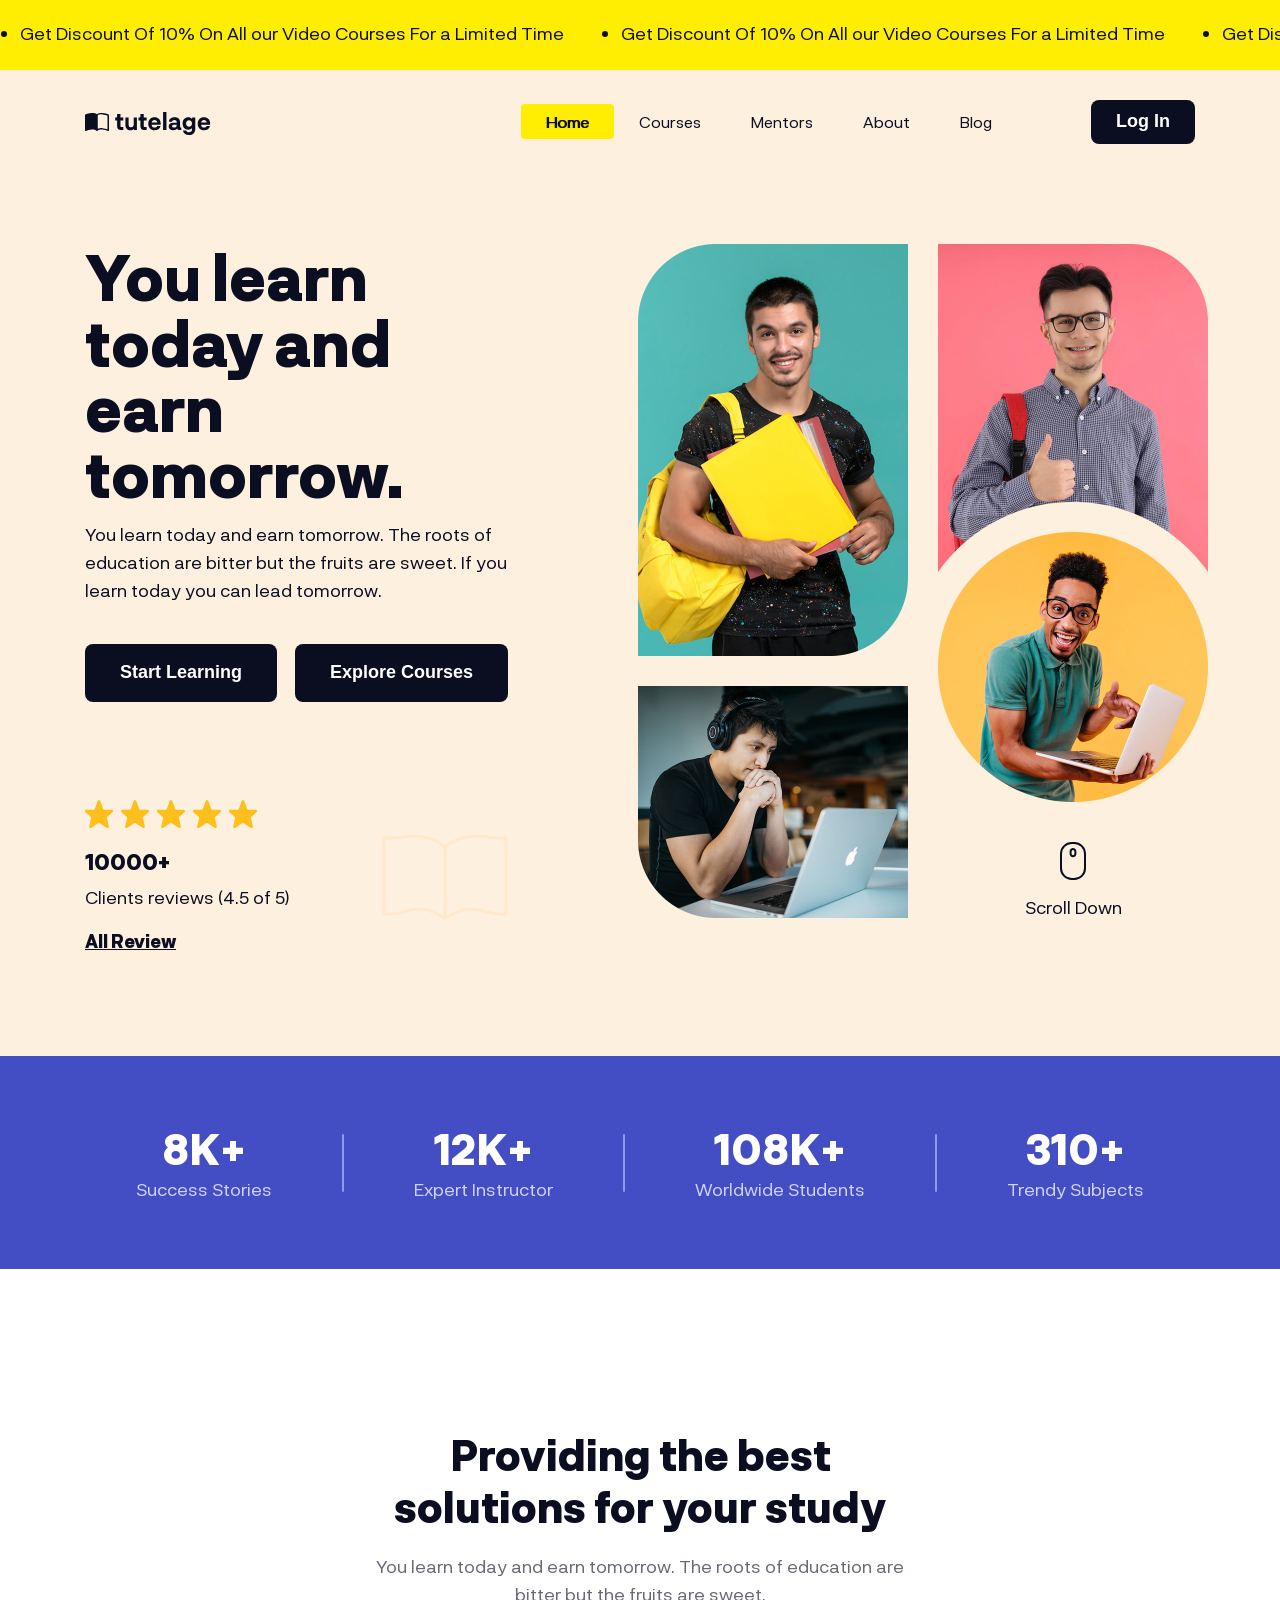
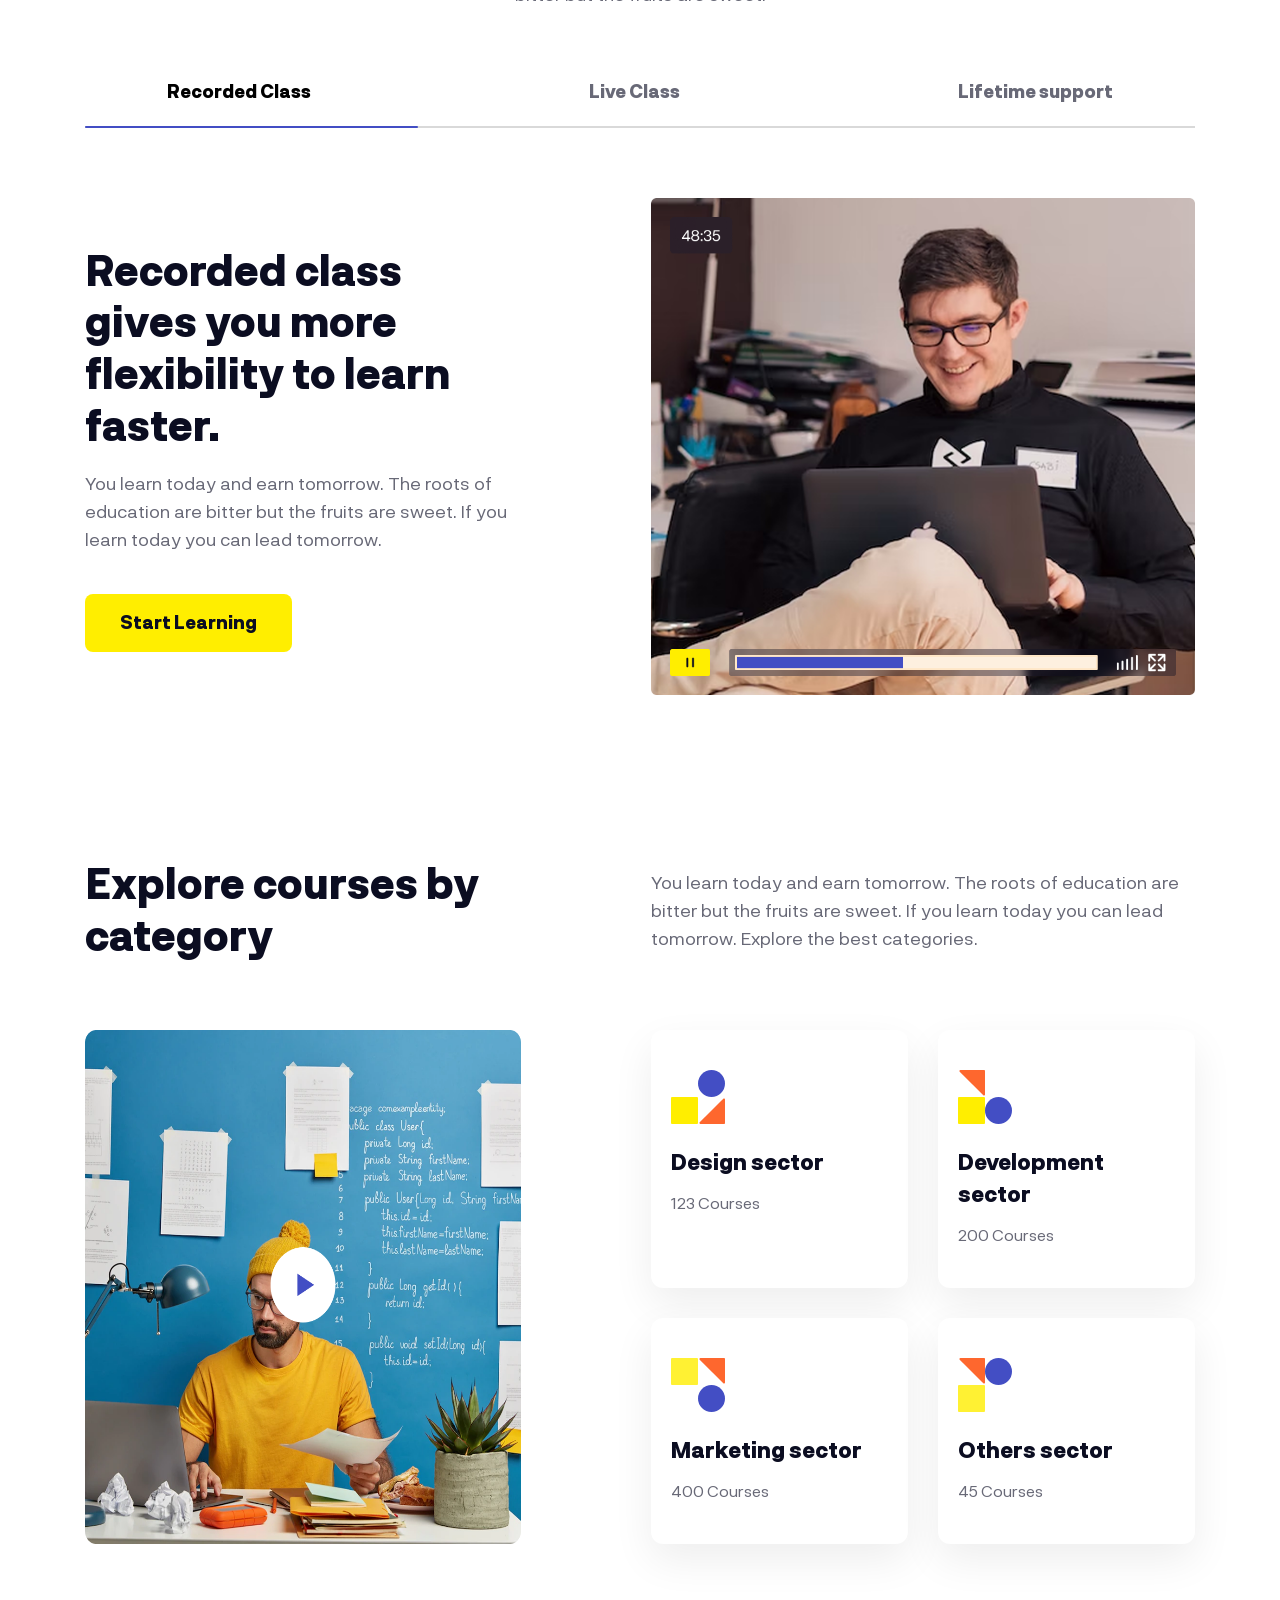
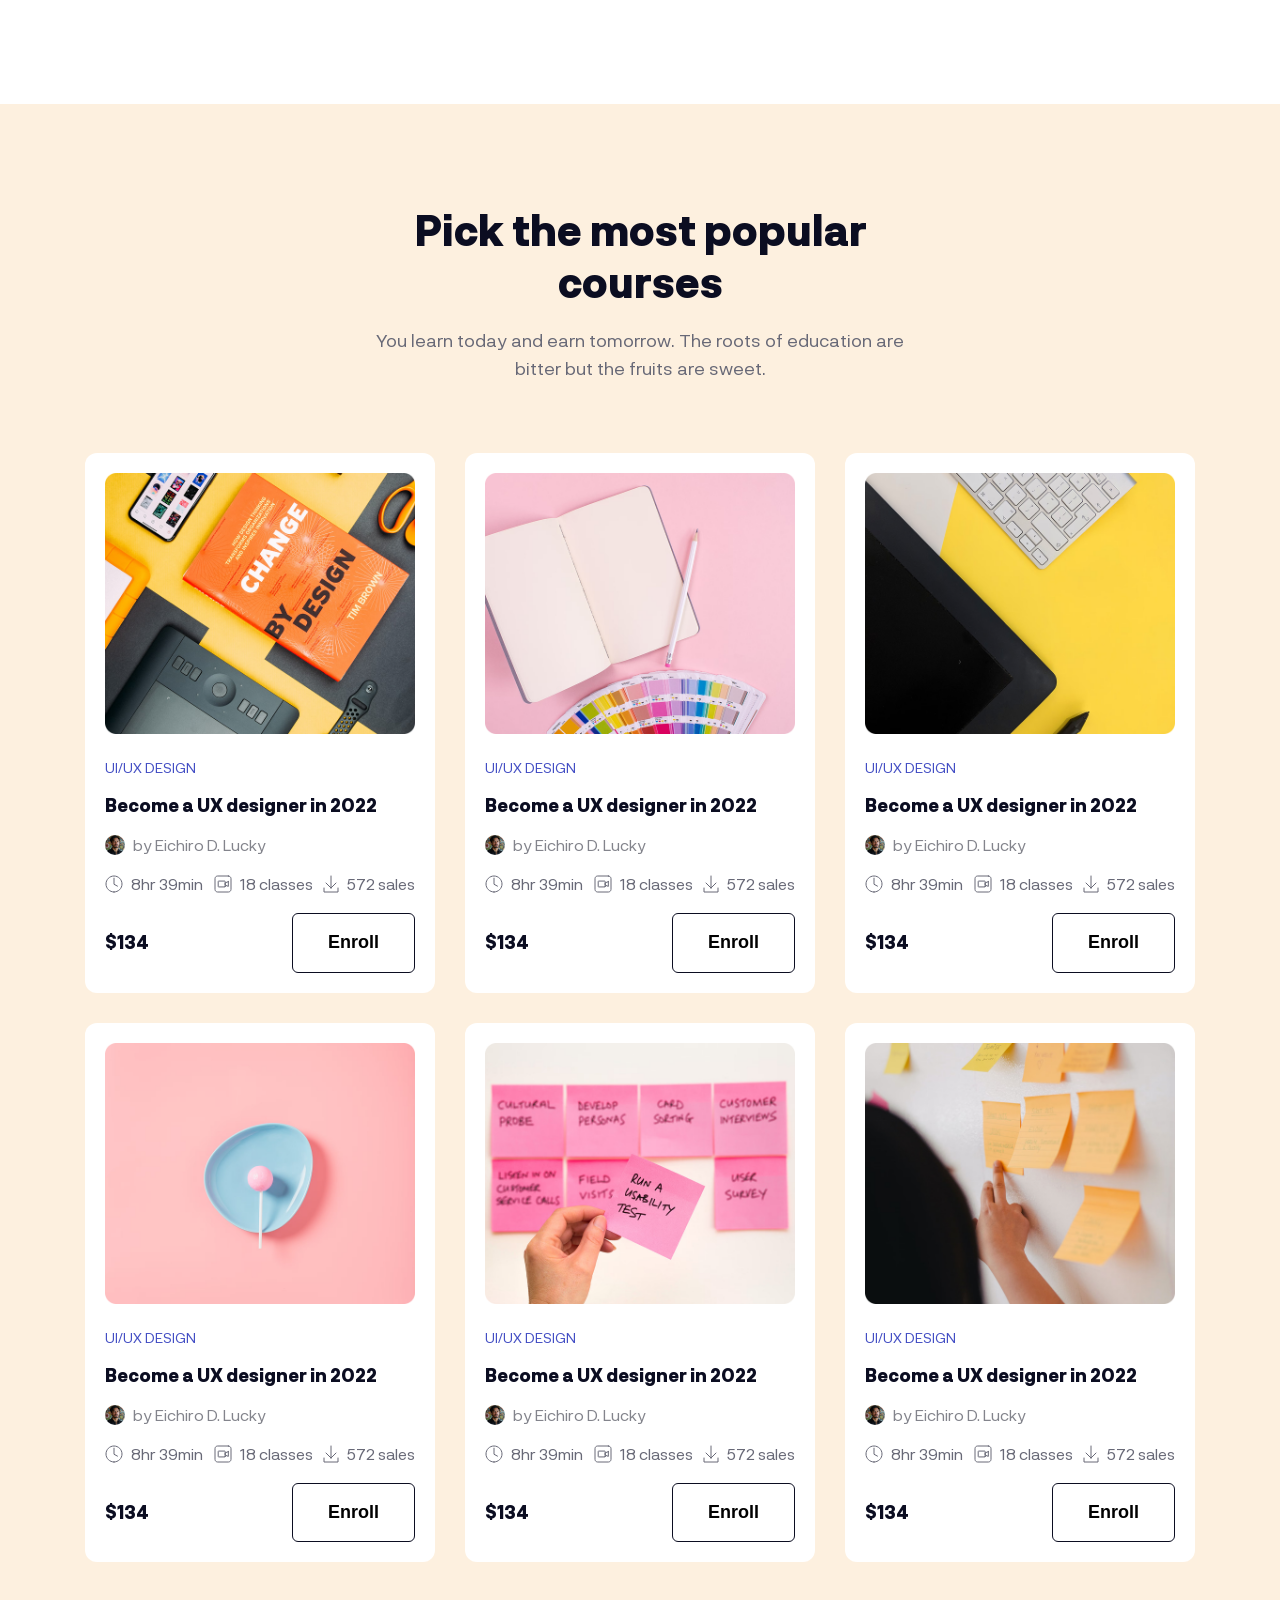
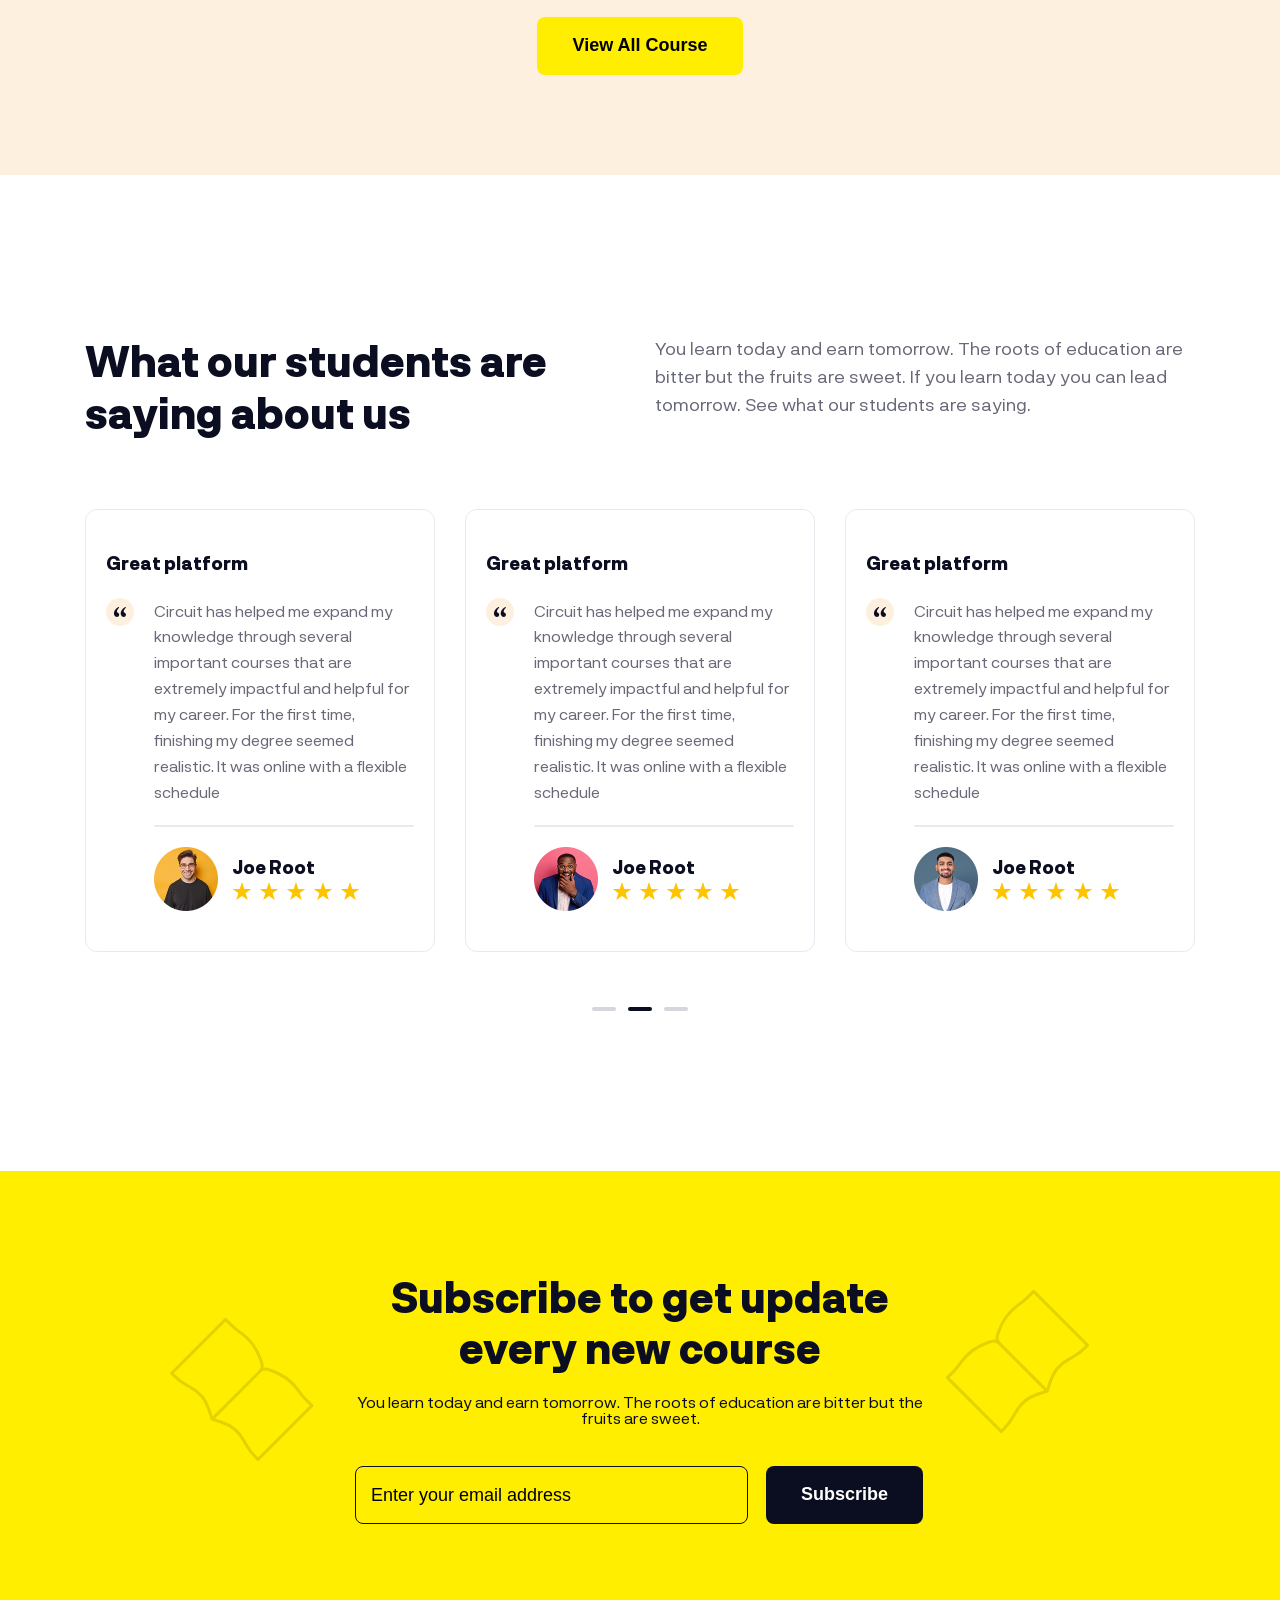
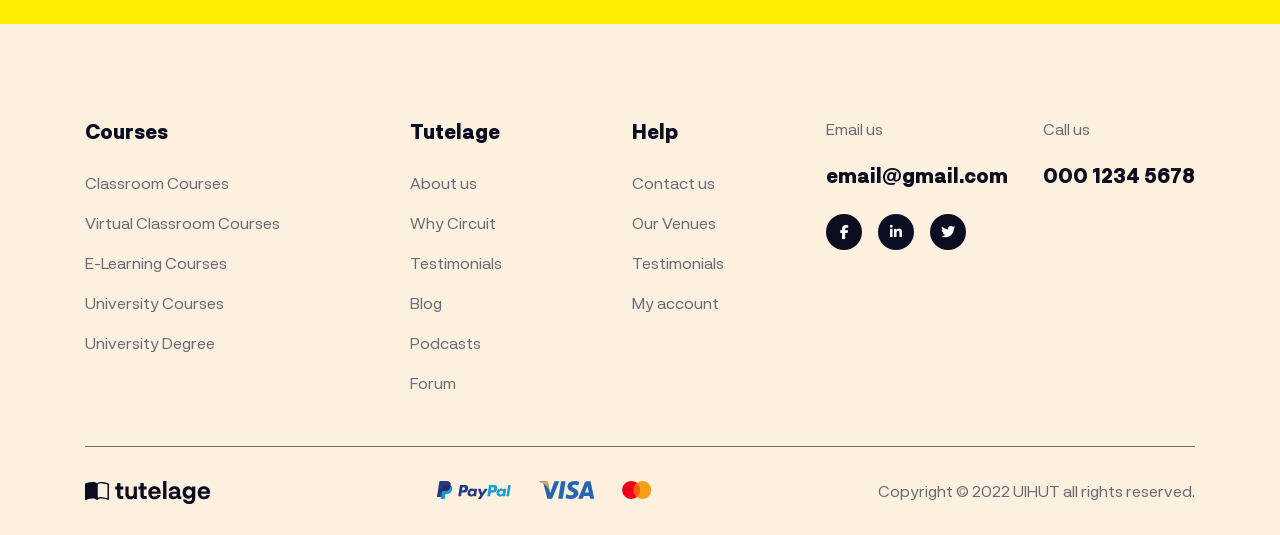
==== commit 74a39dbb: "Courses page" ====
--- a/index.html
+++ b/index.html
@@ -62,10 +62,10 @@
                     <nav class="header-nav hide-on-tab">
                         <ul class="header-nav__list">
                             <li class="header-nav__item">
-                                <a href="#" class="header-nav__link header-nav__link--active">Home</a>
+                                <a href="/" class="header-nav__link header-nav__link--active">Home</a>
                             </li>
                             <li class="header-nav__item">
-                                <a href="#" class="header-nav__link">Courses</a>
+                                <a href="./pages/courses.html" class="header-nav__link">Courses</a>
                             </li>
                             <li class="header-nav__item">
                                 <a href="#" class="header-nav__link">Mentors</a>
@@ -584,7 +584,7 @@
                         </div>
                     </div>
 
-                    <button class="popular-courses__btn btn btn--primary">Veiw All Course</button>
+                    <button class="popular-courses__btn btn btn--primary">View All Course</button>
                 </div>
             </div>
         </div>
--- a/assets/css/main.css
+++ b/assets/css/main.css
@@ -1353,6 +1353,11 @@
   border-radius: 4px;
   text-shadow: 1px 0 0 currentColor;
 }
+.header-nav__link--active {
+  background: var(--primary-color);
+  border-radius: 4px;
+  text-shadow: 1px 0 0 currentColor;
+}
 .header-btn {
   margin-left: 74px;
   font-size: 1.8rem;
@@ -2043,4 +2048,107 @@
   }
 }
 
+.popular-tropics-item {
+  height: 100%;
+  border-radius: 12px;
+  border: 1px solid #e9eaf0;
+}
+.popular-tropics-item:hover {
+  border-color: transparent;
+  box-shadow: 0px 16px 42px 0px rgba(0, 0, 0, 0.07);
+}
+.popular-tropics__heading {
+  width: 570px;
+  text-align: center;
+  margin: 100px auto;
+}
+@media (max-width: 767.98px) {
+  .popular-tropics__heading {
+    width: 95%;
+    margin: 50px 0;
+  }
+}
+.popular-tropics__instruct {
+  position: relative;
+  margin-bottom: 100px;
+}
+@media (max-width: 767.98px) {
+  .popular-tropics__instruct {
+    margin-bottom: 50px;
+  }
+}
+.popular-tropics__instruct-img {
+  width: 100%;
+}
+.popular-tropics__instruct-name {
+  text-align: center;
+  margin-top: 10px;
+}
+.popular-tropics__instruct-desc {
+  text-align: center;
+  margin-top: 5px;
+}
+@media (max-width: 991.98px) {
+  .popular-tropics__instruct-direct {
+    text-align: center;
+    display: flex;
+    justify-content: center;
+    align-items: center;
+    gap: 30px;
+    margin-top: 40px;
+  }
+}
+.popular-tropics__instruct-back, .popular-tropics__instruct-next {
+  position: absolute;
+  top: 50%;
+  width: 60px;
+  height: 60px;
+  background: #fff;
+  color: var(--desc-text-color);
+  display: inline-flex;
+  justify-content: center;
+  align-items: center;
+  border: 1px solid #e9eaf0;
+  border-radius: 50%;
+  transition: all 0.25s;
+  cursor: pointer;
+}
+.popular-tropics__instruct-back-icon, .popular-tropics__instruct-next-icon {
+  width: 30px;
+  transform: translateX(25%);
+}
+@media (max-width: 991.98px) {
+  .popular-tropics__instruct-back-icon, .popular-tropics__instruct-next-icon {
+    transform: translateX(0);
+  }
+}
+.popular-tropics__instruct-back:hover, .popular-tropics__instruct-next:hover {
+  background: #f2994a;
+  color: #fff;
+  border-color: transparent;
+}
+@media (max-width: 991.98px) {
+  .popular-tropics__instruct-back, .popular-tropics__instruct-next {
+    position: relative;
+  }
+}
+.popular-tropics__instruct-back {
+  left: 0;
+  transform: translateX(-50%);
+}
+@media (max-width: 991.98px) {
+  .popular-tropics__instruct-back {
+    transform: translateX(0);
+  }
+}
+.popular-tropics__instruct-next {
+  right: 0;
+  transform: translateX(50%);
+}
+@media (max-width: 991.98px) {
+  .popular-tropics__instruct-next {
+    transform: translateX(0);
+  }
+}
+
 /*# sourceMappingURL=main.css.map */
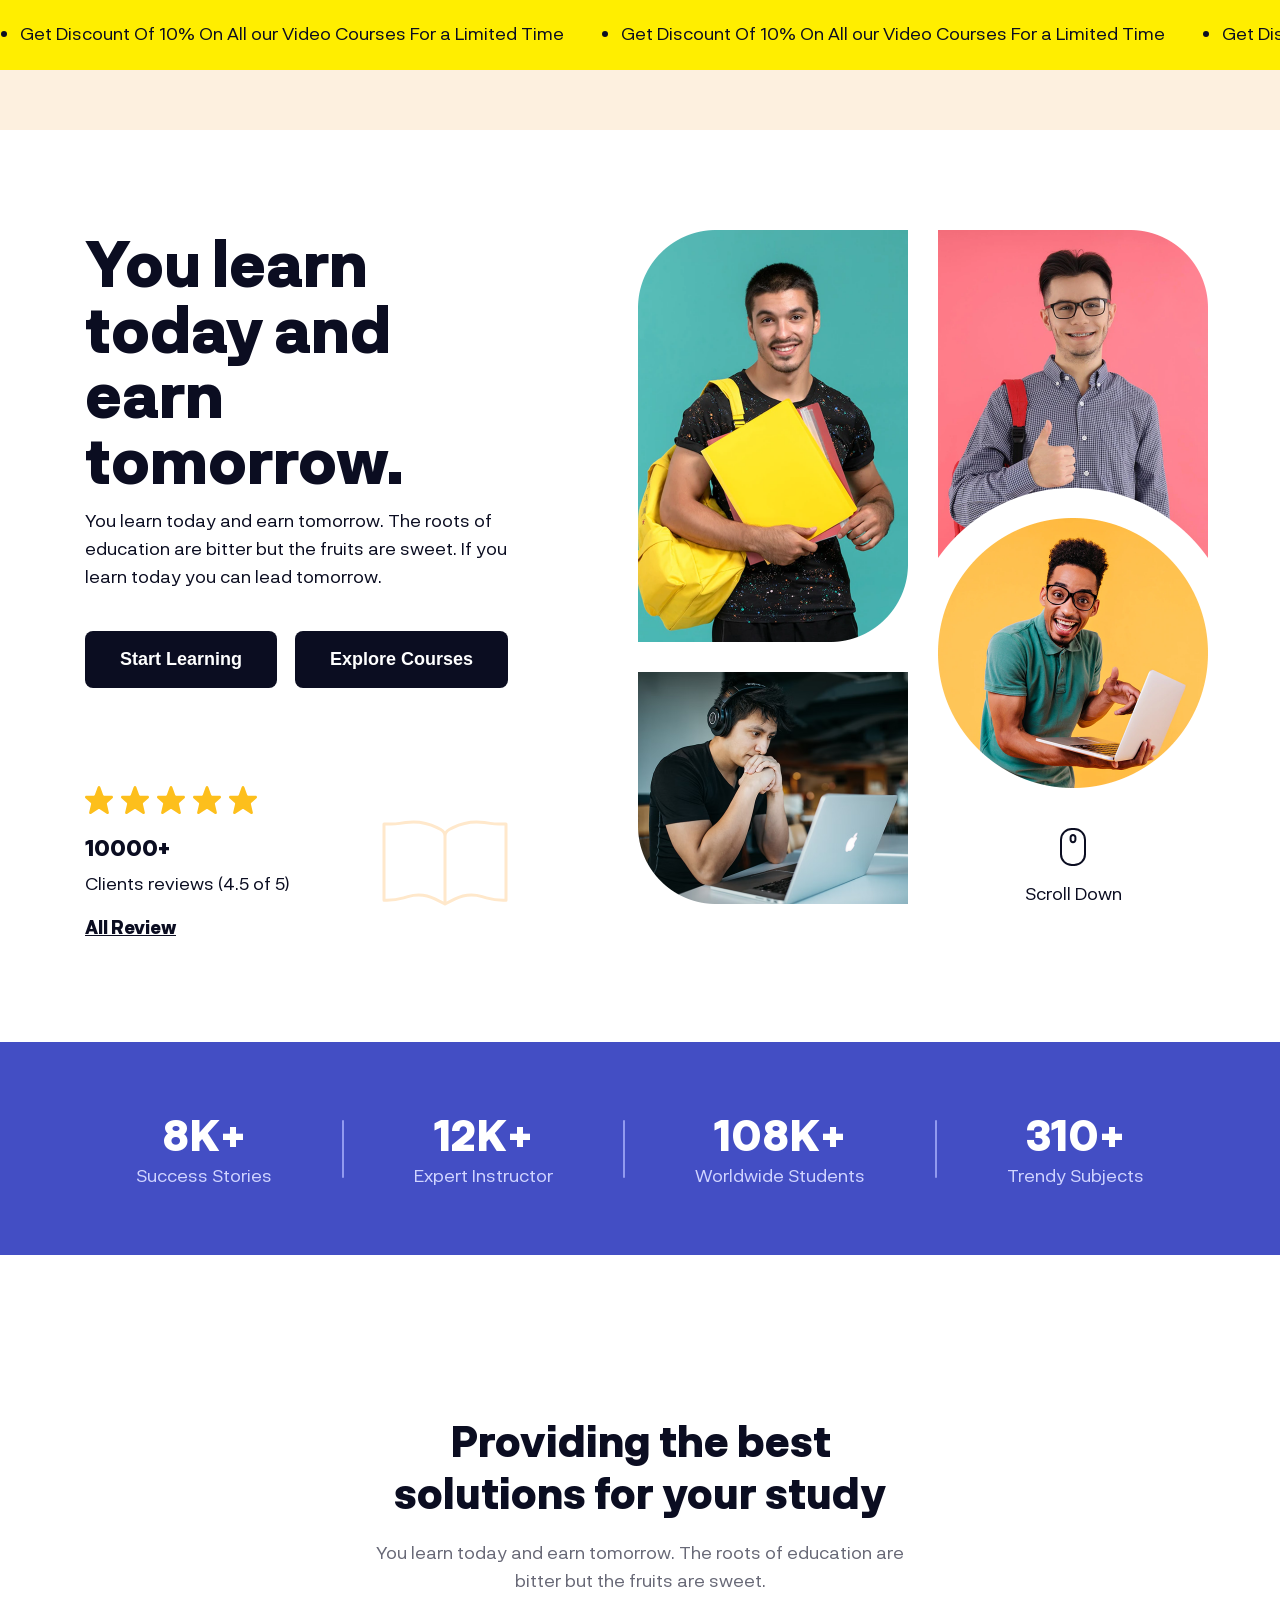
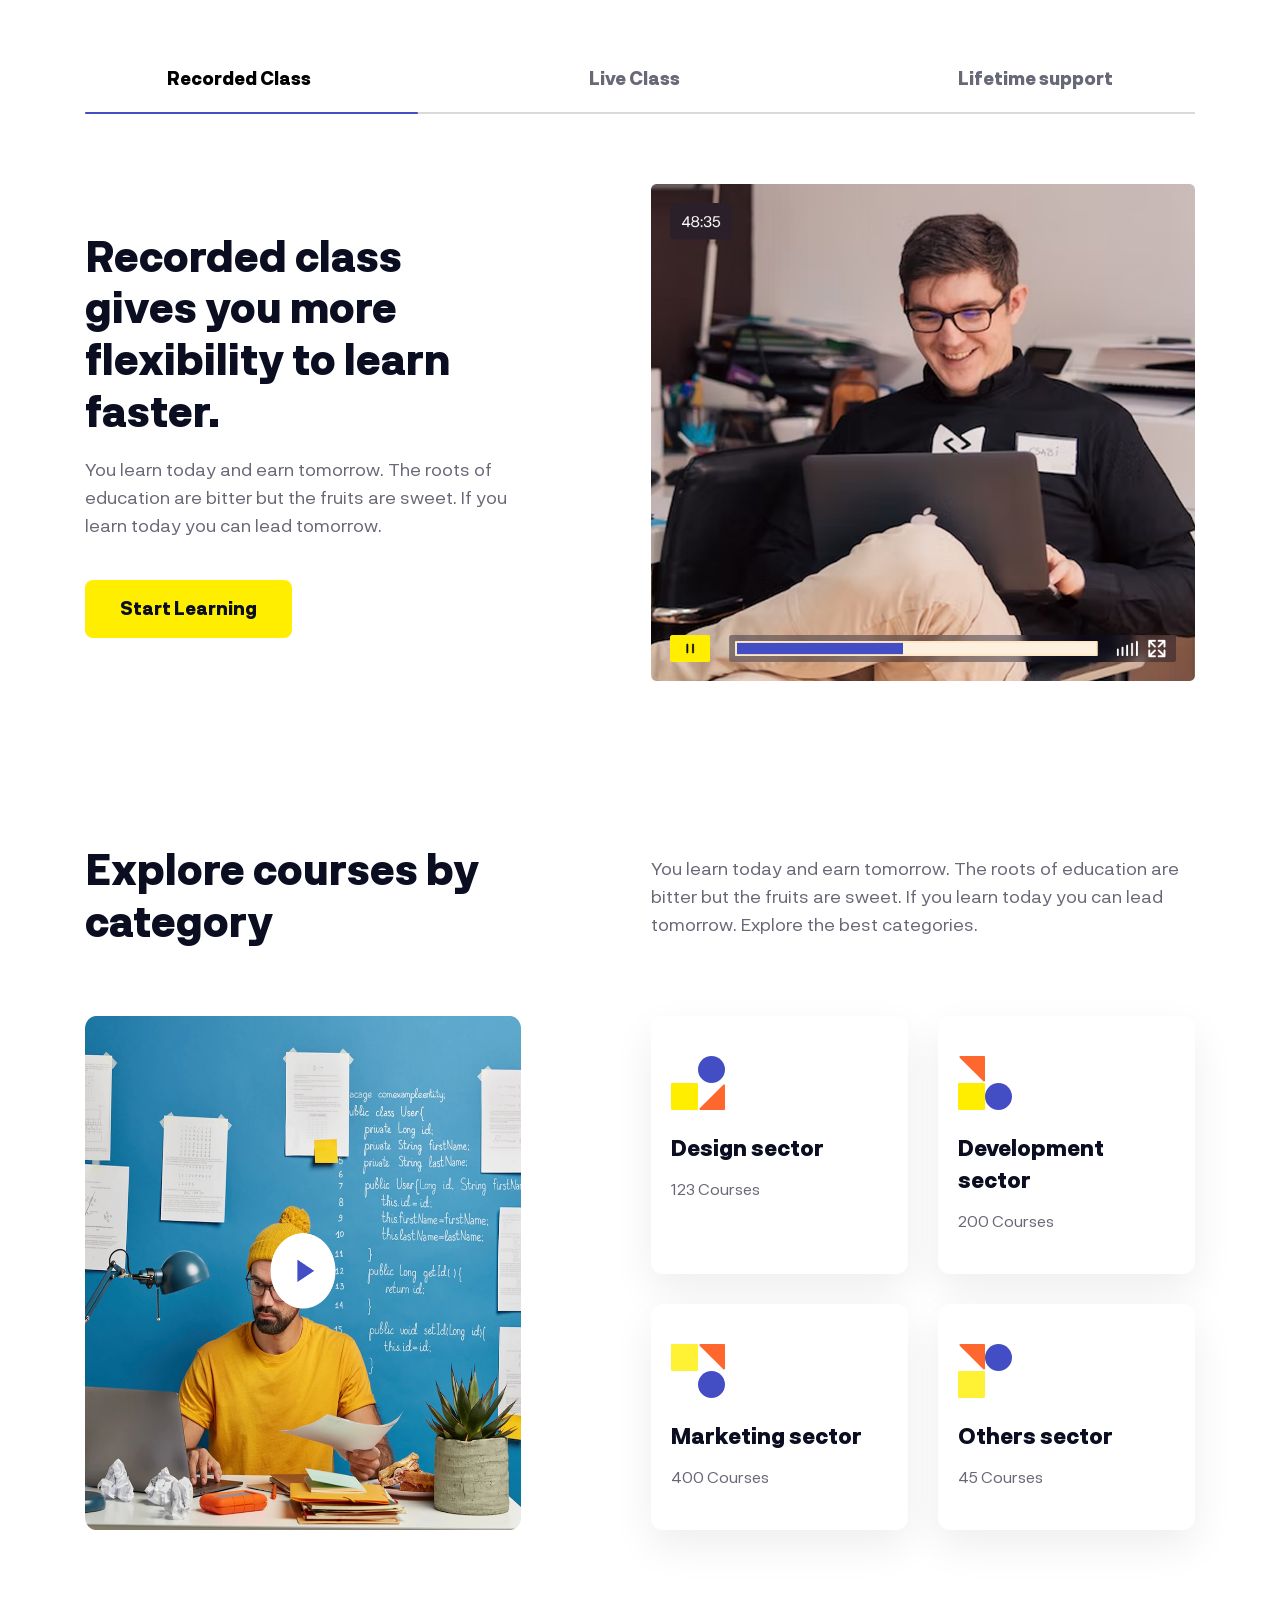
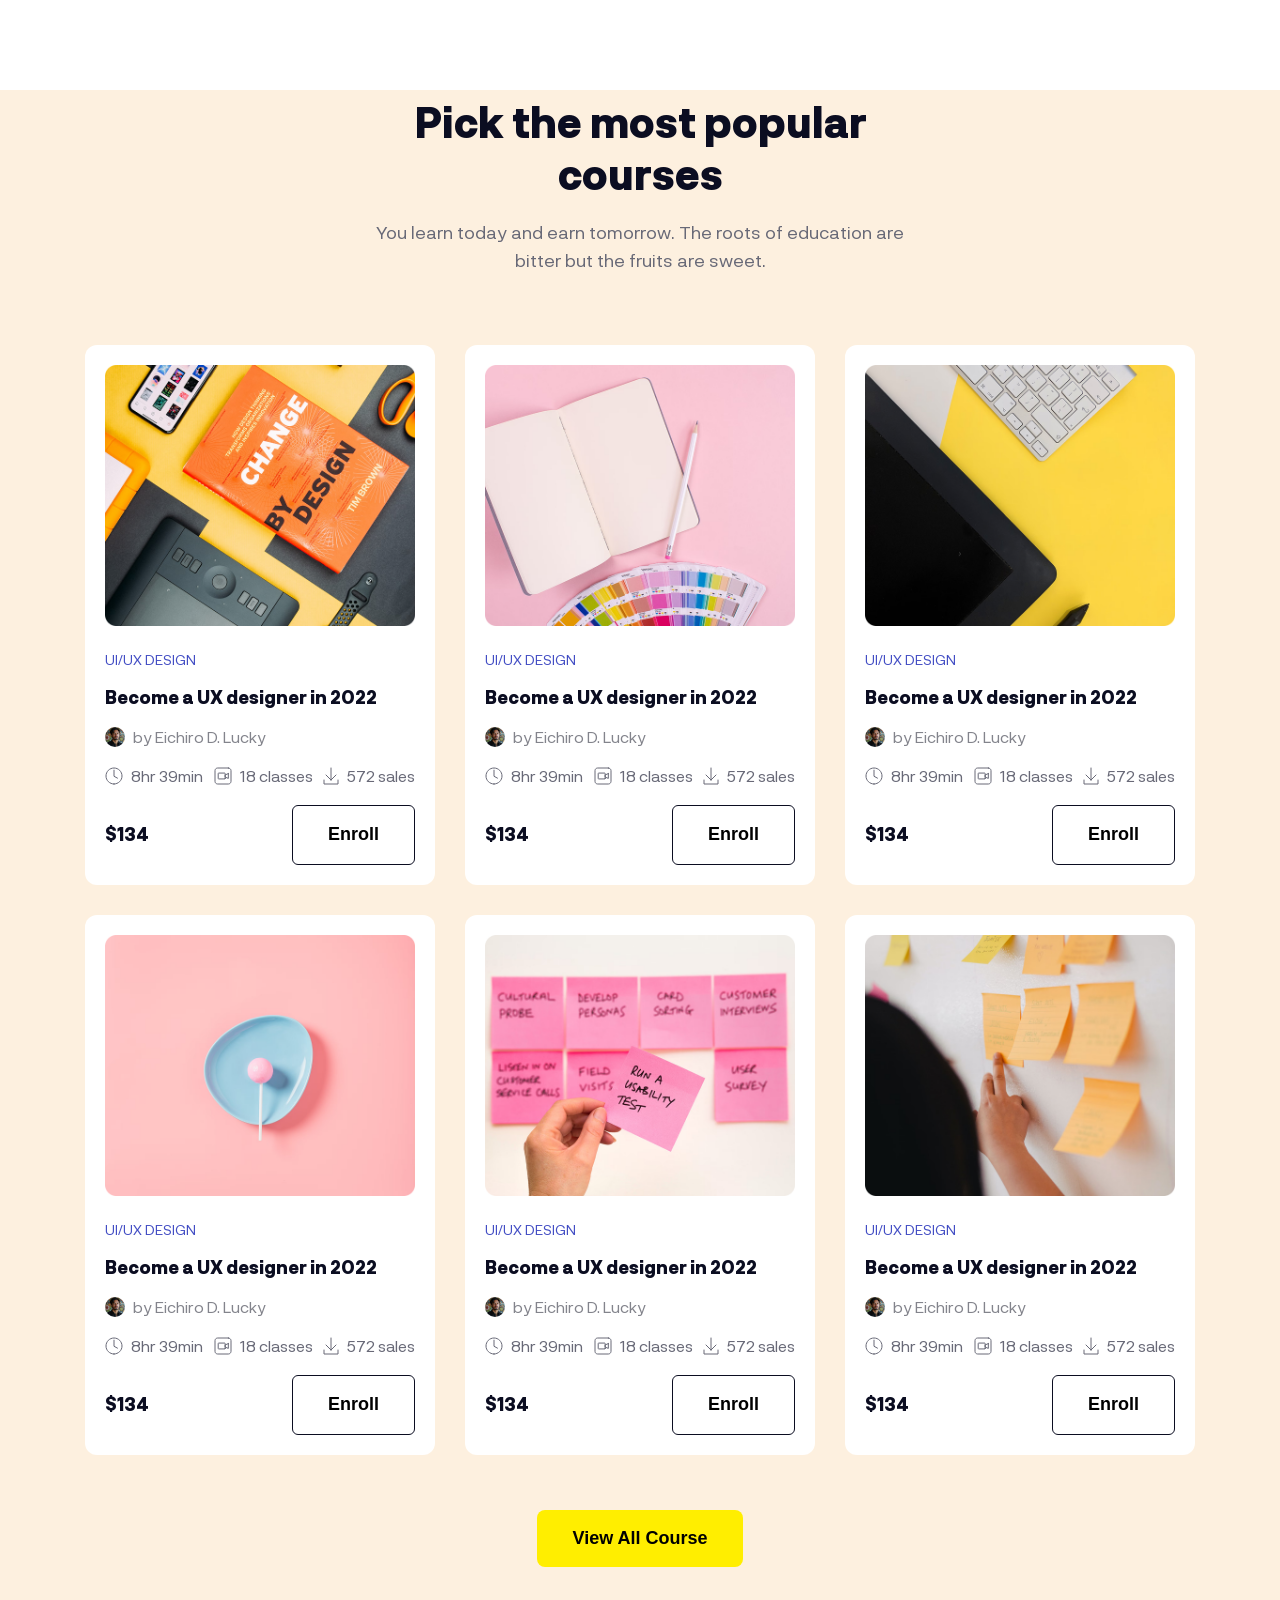
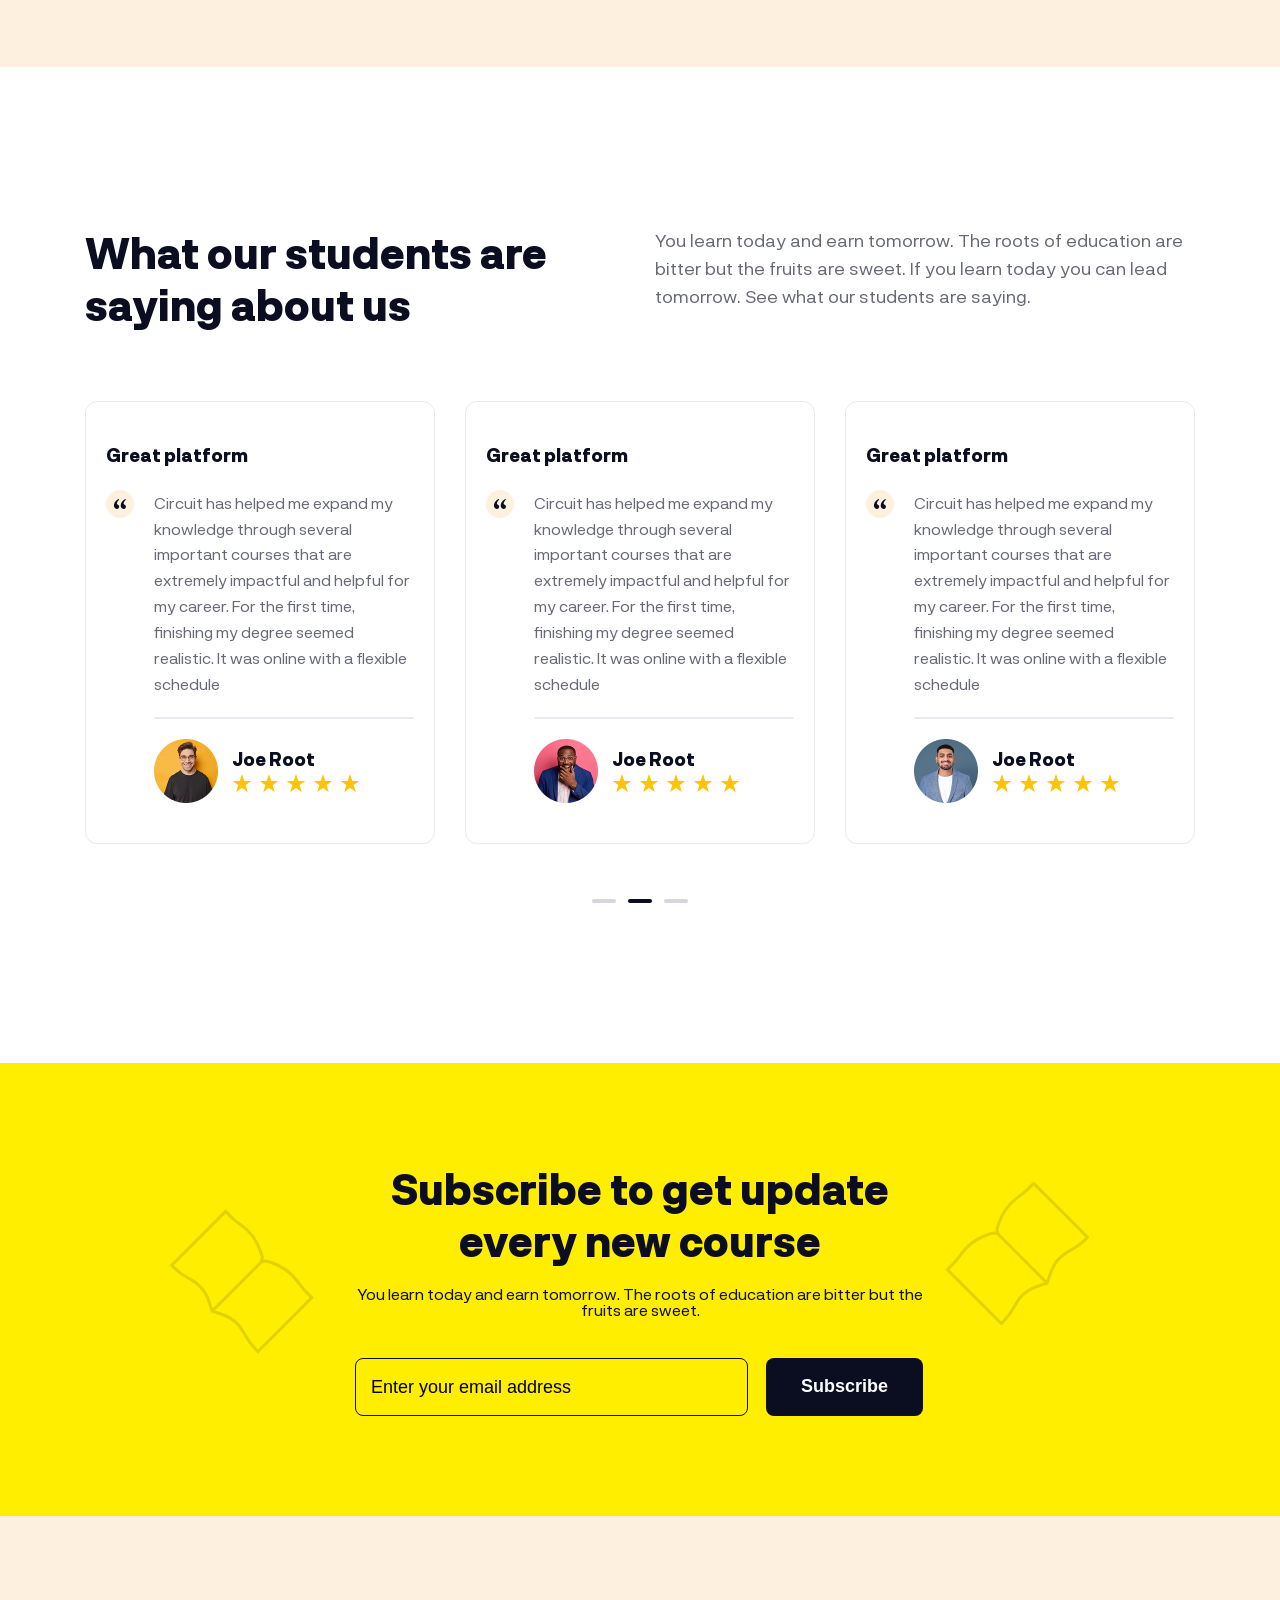
==== commit d57341d2: "Reuse Header - Footer" ====
--- a/index.html
+++ b/index.html
@@ -33,6 +33,9 @@
         <!-- Font -->
         <link rel="stylesheet" href="./assets/fonts/stylesheet.css" />
         <link rel="stylesheet" href="https://cdnjs.cloudflare.com/ajax/libs/font-awesome/6.7.2/css/all.min.css" />
+
+        <!-- Scripts -->
+        <script src="./assets/js/scripts.js"></script>
     </head>
     <body>
         <!-- Slide show -->
@@ -50,45 +53,15 @@
         </div>
 
         <!-- Header -->
-        <header class="header">
+        <header class="header" id="header">
+            <script>
+                load("#header", "./template/header.html");
+            </script>
+        </header>
+
+        <!-- Hero -->
+        <div class="hero-wrap">
             <div class="container">
-                <div class="header__wrap">
-                    <a href="#" class="header__logo">
-                        <img src="./assets/images/logo.svg" alt="" class="header__logo-icon" />
-                        <img src="./assets/images/logo-name.svg" alt="" class="header__logo-name" />
-                    </a>
-
-                    <!-- Nav -->
-                    <nav class="header-nav hide-on-tab">
-                        <ul class="header-nav__list">
-                            <li class="header-nav__item">
-                                <a href="/" class="header-nav__link header-nav__link--active">Home</a>
-                            </li>
-                            <li class="header-nav__item">
-                                <a href="./pages/courses.html" class="header-nav__link">Courses</a>
-                            </li>
-                            <li class="header-nav__item">
-                                <a href="#" class="header-nav__link">Mentors</a>
-                            </li>
-                            <li class="header-nav__item">
-                                <a href="#" class="header-nav__link">About</a>
-                            </li>
-                            <li class="header-nav__item">
-                                <a href="#" class="header-nav__link">Blog</a>
-                            </li>
-                        </ul>
-                    </nav>
-
-                    <!-- Login -->
-                    <button class="btn btn--second btn--second-small header-btn hide-on-tab">Log In</button>
-
-                    <!-- Menu mobile -->
-                    <div class="header-menu dp-none show-on-tab">
-                        <i class="fa-solid fa-bars header-menu__icon"></i>
-                    </div>
-                </div>
-
-                <!-- Hero -->
                 <div class="hero grid-item">
                     <!-- Hero content -->
                     <div class="hero__content">
@@ -139,7 +112,7 @@
                     </div>
                 </div>
             </div>
-        </header>
+        </div>
 
         <!-- Statistic -->
         <div class="statis">
@@ -739,95 +712,9 @@
     </body>
 
     <!-- Footer -->
-    <footer class="footer">
-        <div class="container">
-            <div class="footer-wrap">
-                <!-- Footer categories -->
-                <div class="footer-cate">
-                    <div class="footer-list">
-                        <!-- Footer item 1 -->
-                        <div class="footer-item">
-                            <h3 class="heading-third footer-item__heading">Courses</h3>
-                            <ul class="footer-item-wrap">
-                                <a href="#!"><li class="desc--second footer-item__desc">Classroom Courses</li></a>
-                                <a href="#!"
-                                    ><li class="desc--second footer-item__desc">Virtual Classroom Courses</li></a
-                                >
-                                <a href="#!"><li class="desc--second footer-item__desc">E-Learning Courses</li></a>
-                                <a href="#!"> <li class="desc--second footer-item__desc">University Courses</li></a>
-                                <a href="#!"><li class="desc--second footer-item__desc">University Degree</li></a>
-                            </ul>
-                        </div>
-
-                        <!-- Footer item 2 -->
-                        <div class="footer-item">
-                            <h3 class="heading-third footer-item__heading">Tutelage</h3>
-                            <ul class="footer-item-wrap">
-                                <a href="#!"><li class="desc--second footer-item__desc">About us</li></a>
-                                <a href="#!"><li class="desc--second footer-item__desc">Why Circuit</li></a>
-                                <a href="#!"><li class="desc--second footer-item__desc">Testimonials</li></a>
-                                <a href="#!"><li class="desc--second footer-item__desc">Blog</li></a>
-                                <a href="#!"><li class="desc--second footer-item__desc">Podcasts</li></a>
-                                <a href="#!"><li class="desc--second footer-item__desc">Forum</li></a>
-                            </ul>
-                        </div>
-
-                        <!-- Footer item 3 -->
-                        <div class="footer-item">
-                            <h3 class="heading-third footer-item__heading">Help</h3>
-                            <ul class="footer-item-wrap">
-                                <a href="#!"><li class="desc--second footer-item__desc">Contact us</li></a>
-                                <a href="#!"><li class="desc--second footer-item__desc">Our Venues</li></a>
-                                <a href="#!"><li class="desc--second footer-item__desc">Testimonials</li></a>
-                                <a href="#!"><li class="desc--second footer-item__desc">My account</li></a>
-                            </ul>
-                        </div>
-                    </div>
-
-                    <!-- Footer contact -->
-                    <div class="footer-contact">
-                        <div class="footer-contact__top">
-                            <div>
-                                <p class="desc--second">Email us</p>
-                                <a href="mailto:example@gmail.com" class="footer-contact__desc heading-third"
-                                    >email@gmail.com</a
-                                >
-                            </div>
-                            <div>
-                                <p class="desc--second">Call us</p>
-                                <a href="tel:000 1234 5678" class="footer-contact__desc heading-third">000 1234 5678</a>
-                            </div>
-                        </div>
-                        <div class="footer-contact__socials">
-                            <a href="#!" class="footer-contact__socials-img">
-                                <i class="fa-brands fa-facebook-f"></i>
-                            </a>
-                            <a href="#!" class="footer-contact__socials-img">
-                                <i class="fa-brands fa-linkedin-in"></i>
-                            </a>
-                            <a href="#!" class="footer-contact__socials-img">
-                                <i class="fa-brands fa-twitter"></i>
-                            </a>
-                        </div>
-                    </div>
-                </div>
-                <div class="footer-separate"></div>
-
-                <!-- Copy right / Bottom -->
-                <div class="footer-copyright">
-                    <a href="#" class="header__logo">
-                        <img src="./assets/images/logo.svg" alt="" class="header__logo-icon" />
-                        <img src="./assets/images/logo-name.svg" alt="" class="header__logo-name" />
-                    </a>
-
-                    <div class="footer-copyright__payment">
-                        <a href="#!"
-                            ><img src="./assets/icons/payment.svg" alt="" class="footer-copyright__payment-link"
-                        /></a>
-                    </div>
-                    <p class="desc--second">Copyright © 2022 UIHUT all rights reserved.</p>
-                </div>
-            </div>
-        </div>
+    <footer class="footer" id="footer">
+        <script>
+            load("#footer", "./template/footer.html");
+        </script>
     </footer>
 </html>
--- a/assets/css/main.css
+++ b/assets/css/main.css
@@ -1320,7 +1320,7 @@
 }
 
 .header {
-  padding-top: 30px;
+  padding: 30px 0;
   background: var(--bg-color);
 }
 .header__logo {
@@ -1475,6 +1475,10 @@
   font-size: 1.8rem;
   font-weight: 700;
   line-height: 155.556%;
+  transition: 0.5s all;
+}
+.hero-rating__link:hover {
+  transform: translateX(20px);
 }
 .hero-media__wrap {
   display: flex;
@@ -1735,104 +1739,6 @@
   margin-top: 12px;
 }
 
-.popular-courses {
-  padding: 100px 0;
-  background: var(--bg-color);
-}
-@media (max-width: 767.98px) {
-  .popular-courses {
-    padding: 55px 0;
-  }
-}
-.popular-courses__heading, .popular-courses__desc {
-  width: 570px;
-  text-align: center;
-  margin: 0 auto;
-}
-@media (max-width: 767.98px) {
-  .popular-courses__heading, .popular-courses__desc {
-    width: 95%;
-  }
-}
-.popular-courses__desc {
-  margin-top: 20px;
-}
-.popular-courses__list {
-  margin-top: 70px;
-}
-.popular-courses-item {
-  padding: 20px;
-  border-radius: 12px;
-  background: #fff;
-}
-.popular-courses-item__img {
-  width: 100%;
-}
-.popular-courses-item__name {
-  margin-top: 20px;
-  color: var(--second-color);
-  font-size: 1.4rem;
-  font-weight: 400;
-  line-height: 171.429%;
-}
-.popular-courses-item__title {
-  margin: 12px 0;
-  font-size: 1.8rem;
-  font-weight: 700;
-  line-height: 155.556%;
-}
-.popular-courses-item__user, .popular-courses-item__block {
-  display: flex;
-  align-items: center;
-  gap: 8px;
-}
-.popular-courses-item__block-detail {
-  color: var(--desc-text-color);
-}
-.popular-courses-item__analys {
-  margin-top: 17px;
-  display: flex;
-  justify-content: space-between;
-}
-.popular-courses-item__ava {
-  width: 20px;
-  height: 20px;
-  object-fit: cover;
-  border-radius: 50%;
-}
-.popular-courses-item__username {
-  color: var(--desc-second-text-color);
-  font-size: 1.6rem;
-  font-weight: 400;
-  line-height: 162.5%;
-}
-.popular-courses-item__bot {
-  margin-top: 20px;
-  display: flex;
-  align-items: center;
-  justify-content: space-between;
-}
-.popular-courses-item__bot-price {
-  font-size: 1.8rem;
-  font-weight: 700;
-  line-height: 155.556%;
-}
-.popular-courses-item__bot-btn {
-  transition: all 0.25s;
-}
-.popular-courses-item__bot-btn:hover {
-  border-color: var(--primary-color);
-  background: var(--primary-color);
-}
-.popular-courses__btn {
-  display: block;
-  margin: 0 auto;
-  margin-top: 55px;
-}
-.popular-courses__btn:hover {
-  opacity: 0.8;
-}
-
 .feedback {
   margin: 160px 0;
 }
@@ -2046,6 +1952,104 @@
     align-items: flex-start;
     gap: 30px;
   }
+}
+
+.popular-courses {
+  padding: 6px 0 100px 0;
+  background: var(--bg-color);
+}
+@media (max-width: 767.98px) {
+  .popular-courses {
+    padding: 55px 0;
+  }
+}
+.popular-courses__heading, .popular-courses__desc {
+  width: 570px;
+  text-align: center;
+  margin: 0 auto;
+}
+@media (max-width: 767.98px) {
+  .popular-courses__heading, .popular-courses__desc {
+    width: 95%;
+  }
+}
+.popular-courses__desc {
+  margin-top: 20px;
+}
+.popular-courses__list {
+  margin-top: 70px;
+}
+.popular-courses-item {
+  padding: 20px;
+  border-radius: 12px;
+  background: #fff;
+}
+.popular-courses-item__img {
+  width: 100%;
+}
+.popular-courses-item__name {
+  margin-top: 20px;
+  color: var(--second-color);
+  font-size: 1.4rem;
+  font-weight: 400;
+  line-height: 171.429%;
+}
+.popular-courses-item__title {
+  margin: 12px 0;
+  font-size: 1.8rem;
+  font-weight: 700;
+  line-height: 155.556%;
+}
+.popular-courses-item__user, .popular-courses-item__block {
+  display: flex;
+  align-items: center;
+  gap: 8px;
+}
+.popular-courses-item__block-detail {
+  color: var(--desc-text-color);
+}
+.popular-courses-item__analys {
+  margin-top: 17px;
+  display: flex;
+  justify-content: space-between;
+}
+.popular-courses-item__ava {
+  width: 20px;
+  height: 20px;
+  object-fit: cover;
+  border-radius: 50%;
+}
+.popular-courses-item__username {
+  color: var(--desc-second-text-color);
+  font-size: 1.6rem;
+  font-weight: 400;
+  line-height: 162.5%;
+}
+.popular-courses-item__bot {
+  margin-top: 20px;
+  display: flex;
+  align-items: center;
+  justify-content: space-between;
+}
+.popular-courses-item__bot-price {
+  font-size: 1.8rem;
+  font-weight: 700;
+  line-height: 155.556%;
+}
+.popular-courses-item__bot-btn {
+  transition: all 0.25s;
+}
+.popular-courses-item__bot-btn:hover {
+  border-color: var(--primary-color);
+  background: var(--primary-color);
+}
+.popular-courses__btn {
+  display: block;
+  margin: 0 auto;
+  margin-top: 55px;
+}
+.popular-courses__btn:hover {
+  opacity: 0.8;
 }
 
 .popular-tropics-item {
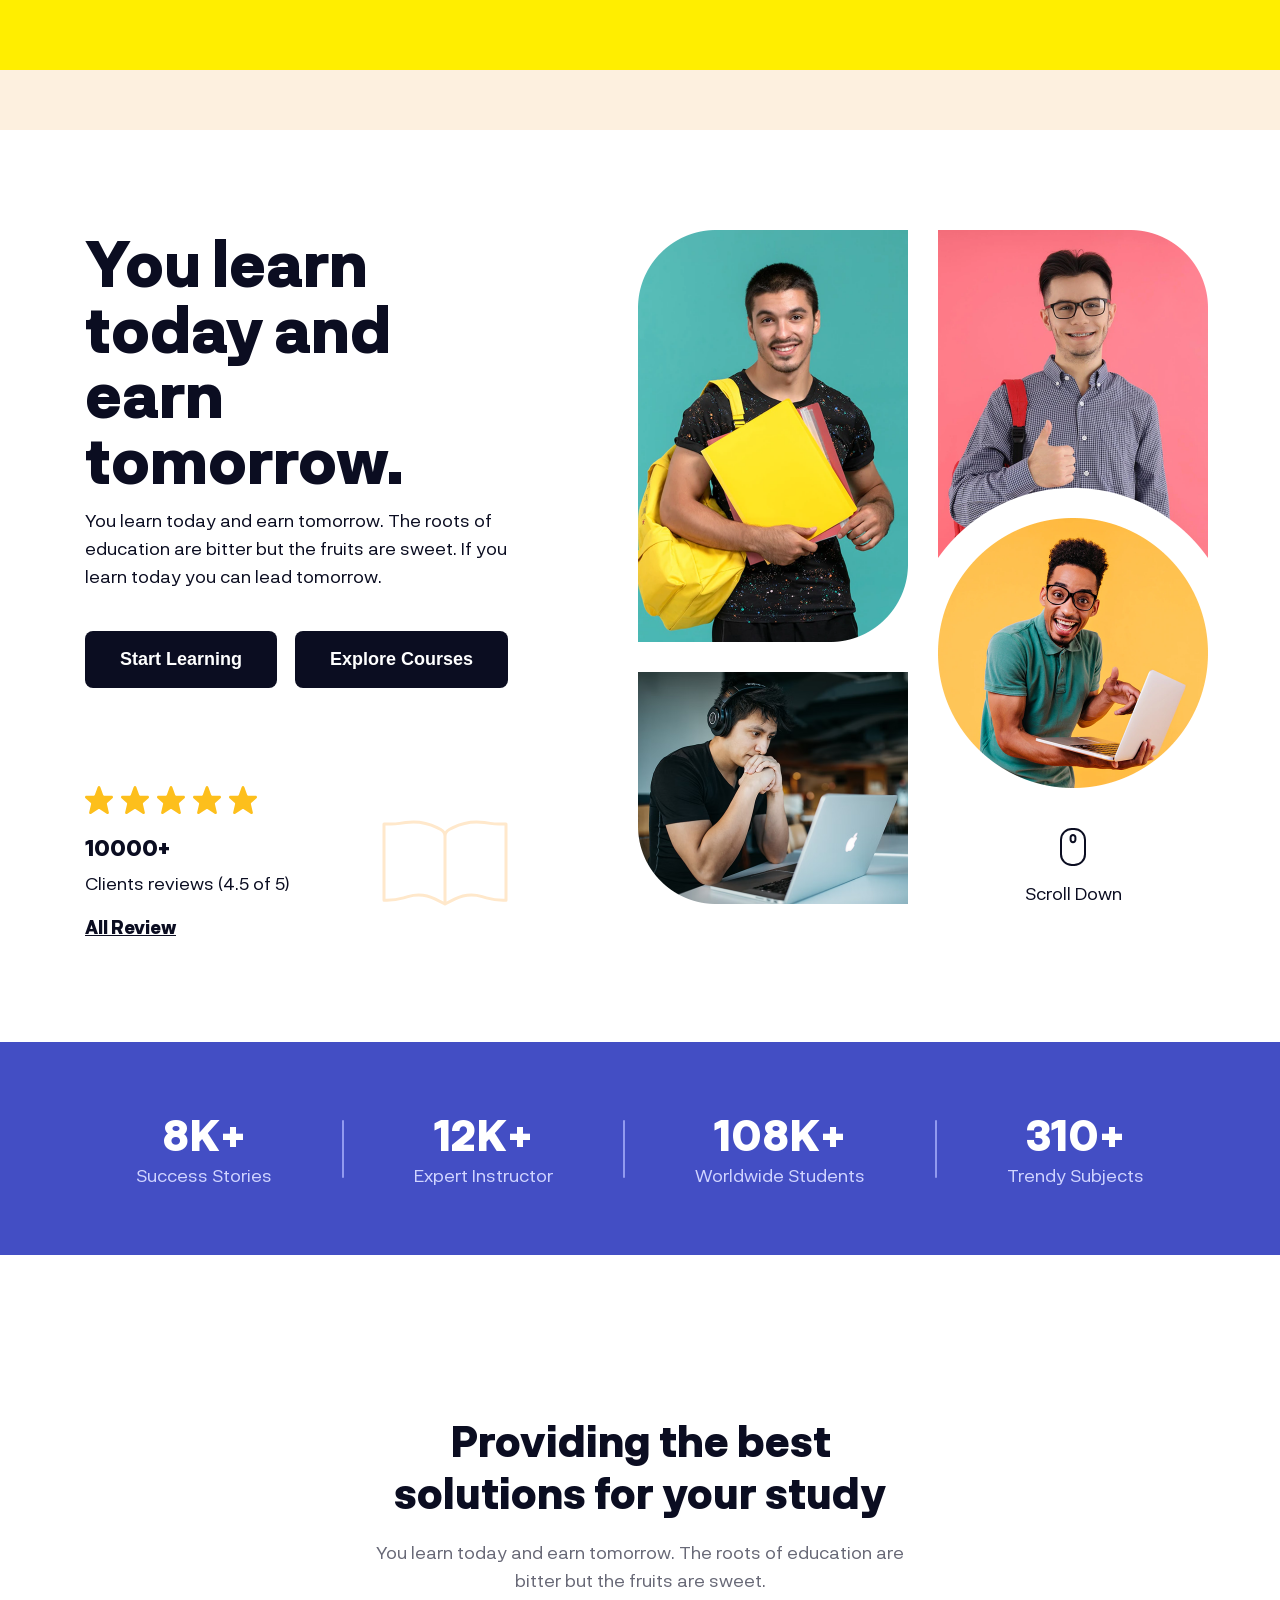
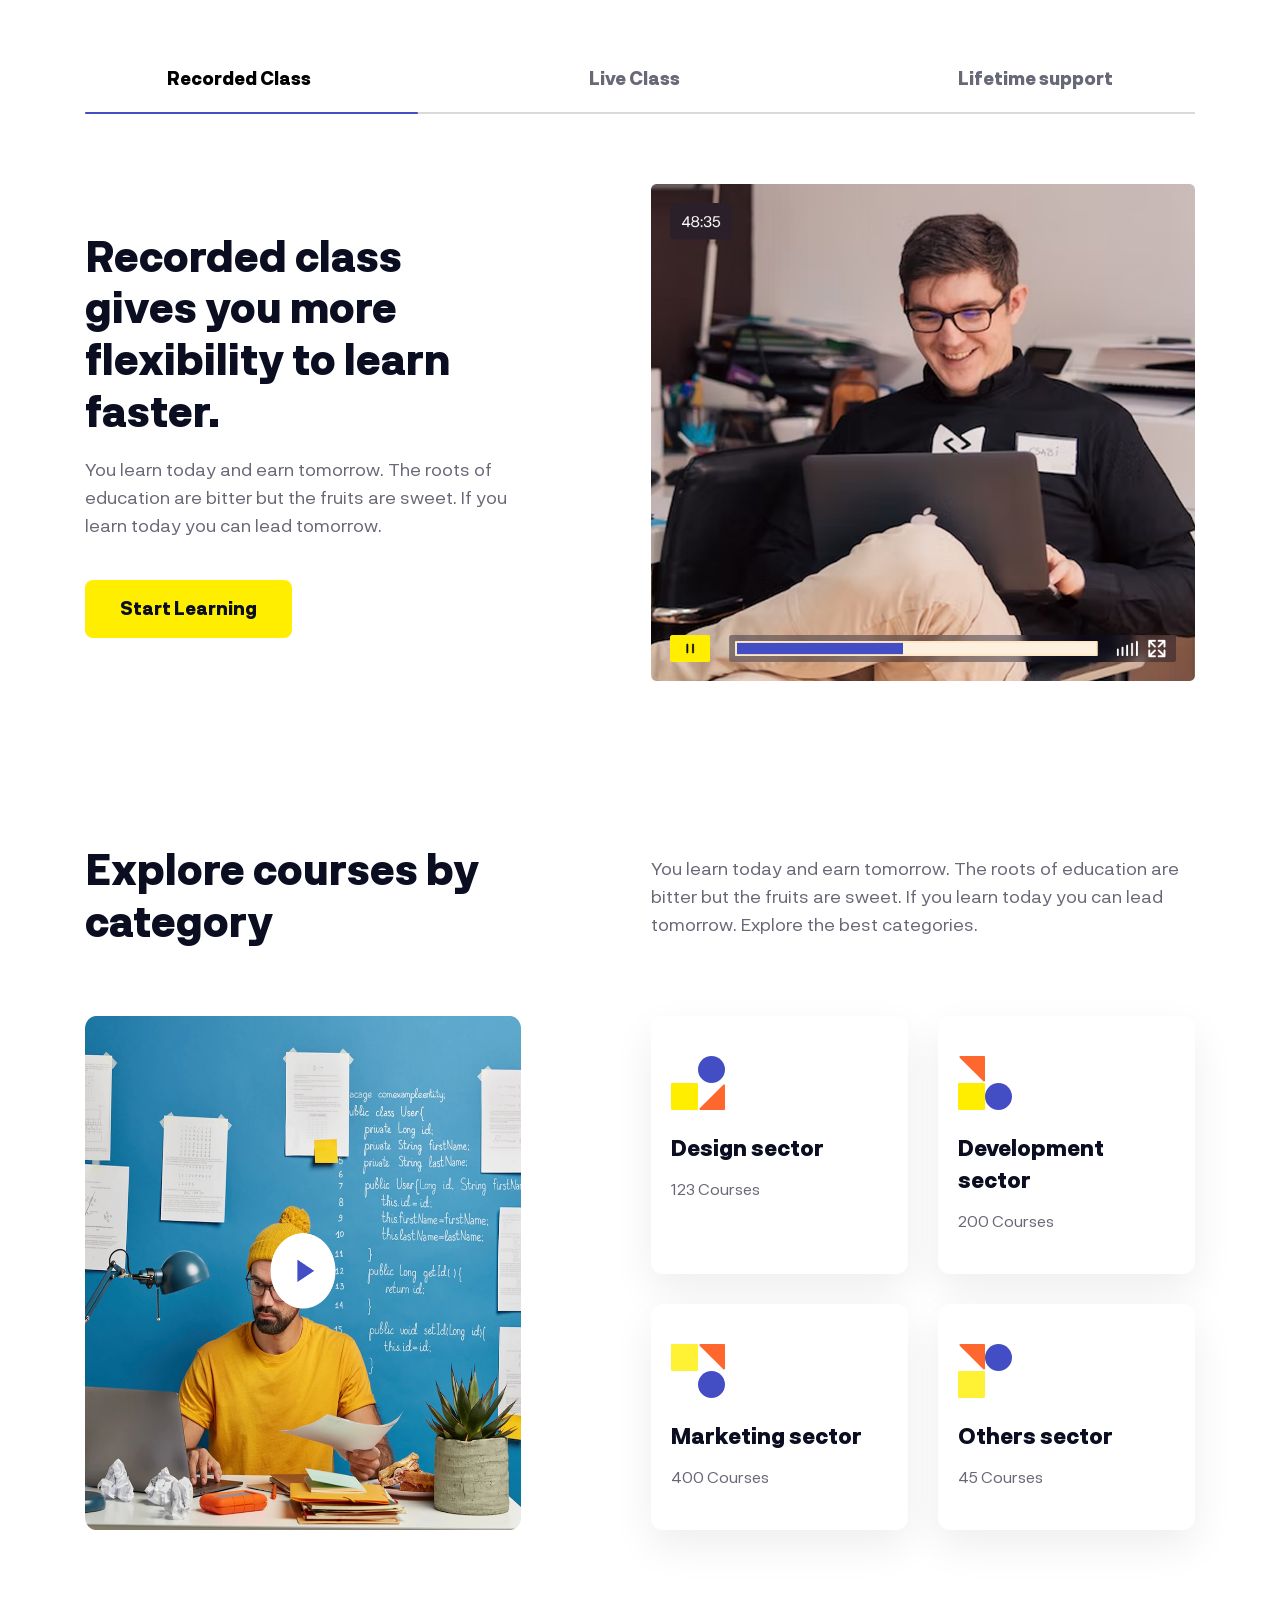
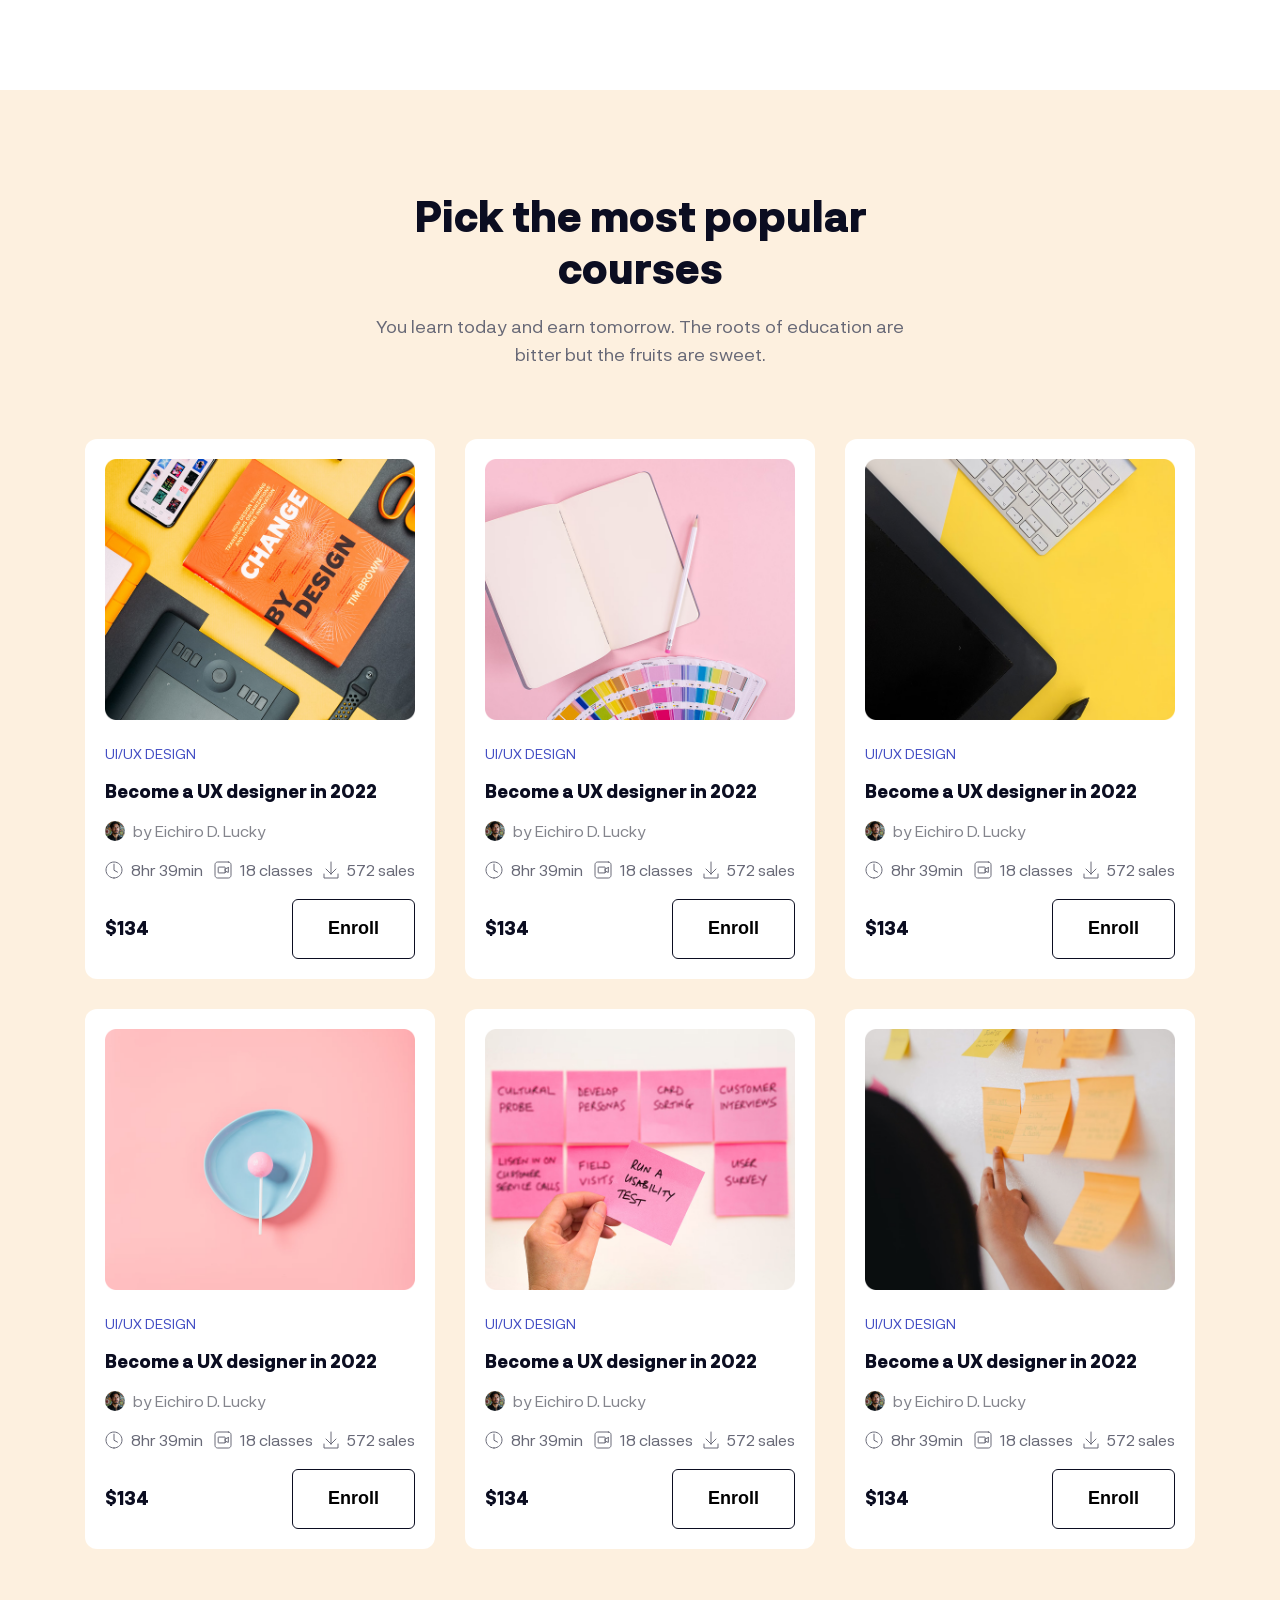
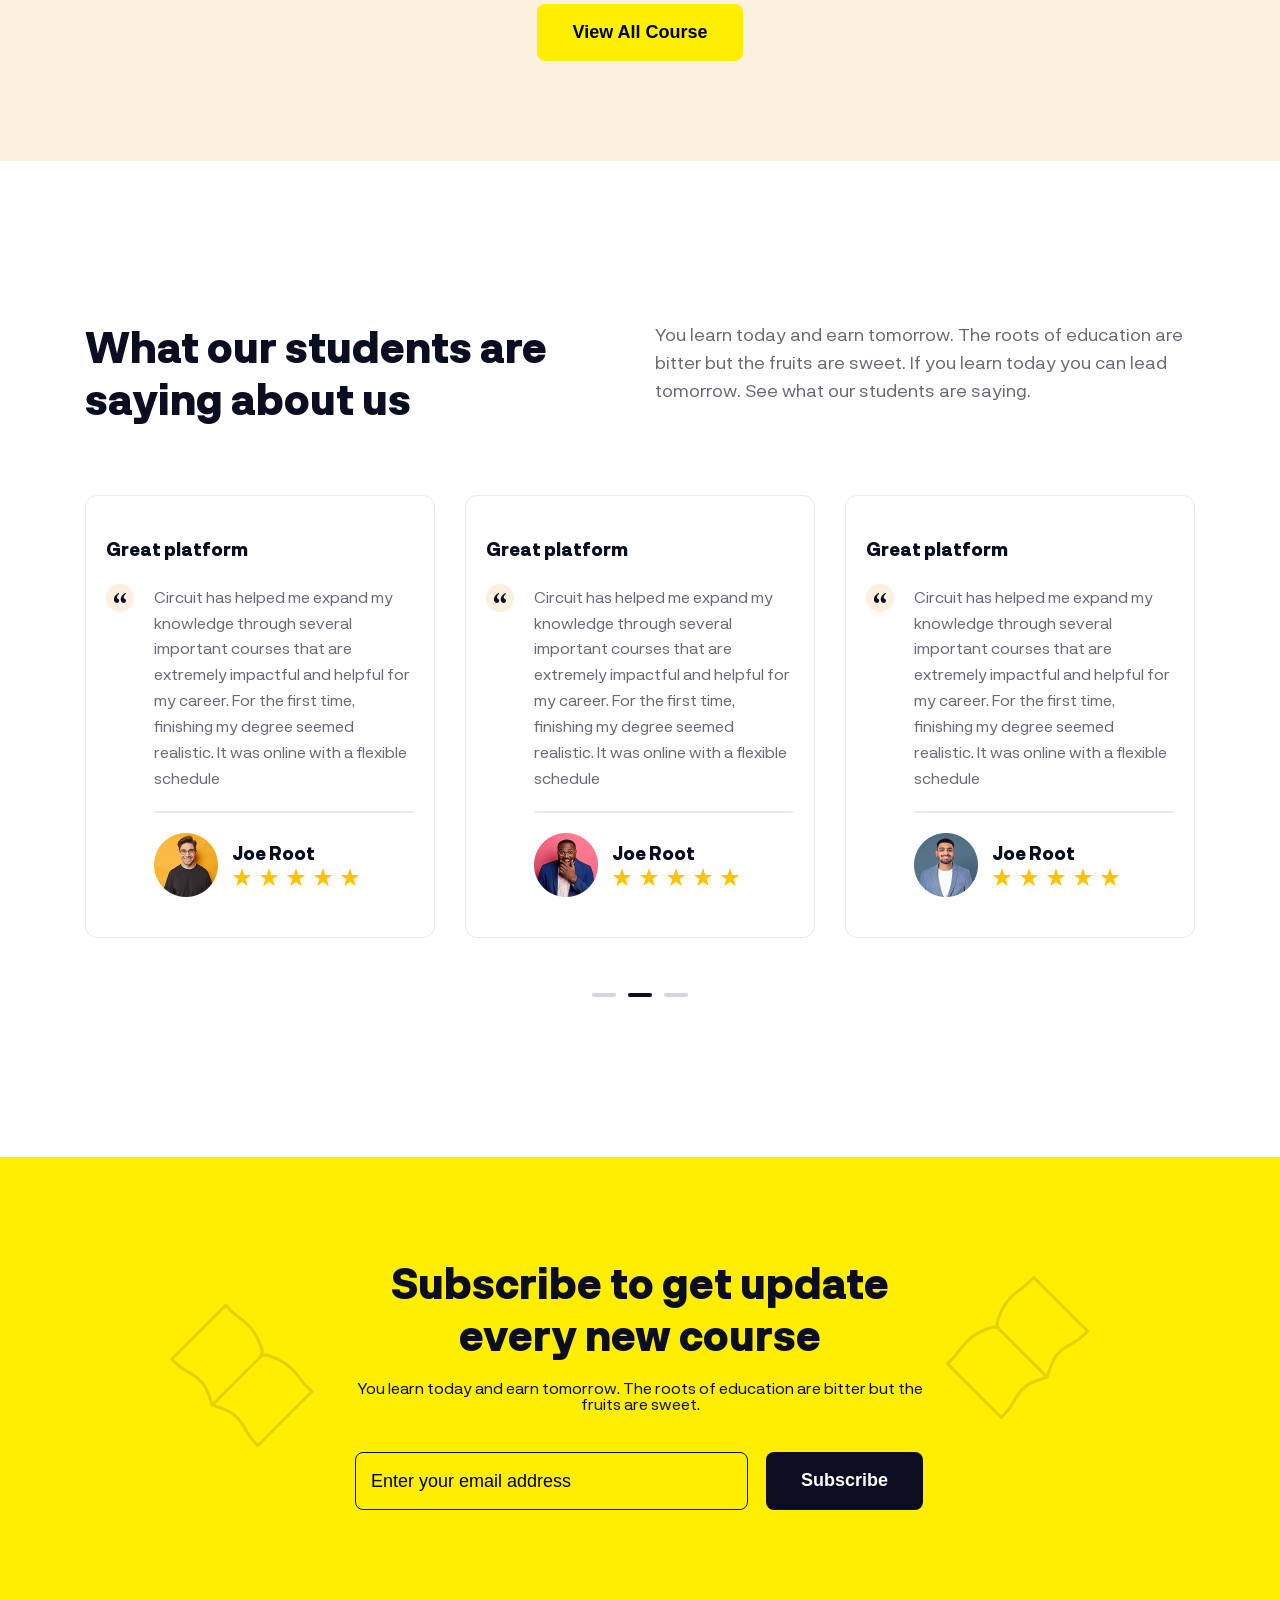
==== commit 1883eee3: "Reuse Slideshow" ====
--- a/index.html
+++ b/index.html
@@ -39,17 +39,10 @@
     </head>
     <body>
         <!-- Slide show -->
-        <div class="slide-show">
-            <div class="slide-show__wrap">
-                <ul
-                    class="slide-show__list animate__animated animate__slideInLeft animate__infinite animate__slower animate__delay-2s"
-                >
-                    <li class="slide-show__title">Get Discount Of 10% On All our Video Courses For a Limited Time</li>
-                    <li class="slide-show__title">Get Discount Of 10% On All our Video Courses For a Limited Time</li>
-                    <li class="slide-show__title">Get Discount Of 10% On All our Video Courses For a Limited Time</li>
-                    <li class="slide-show__title">Get Discount Of 10% On All our Video Courses For a Limited Time</li>
-                </ul>
-            </div>
+        <div class="slide-show" id="slideshow">
+            <script>
+                load("#slideshow", "./template/slideshow.html");
+            </script>
         </div>
 
         <!-- Header -->
--- a/assets/css/main.css
+++ b/assets/css/main.css
@@ -1955,7 +1955,7 @@
 }
 
 .popular-courses {
-  padding: 6px 0 100px 0;
+  padding: 100px 0;
   background: var(--bg-color);
 }
 @media (max-width: 767.98px) {
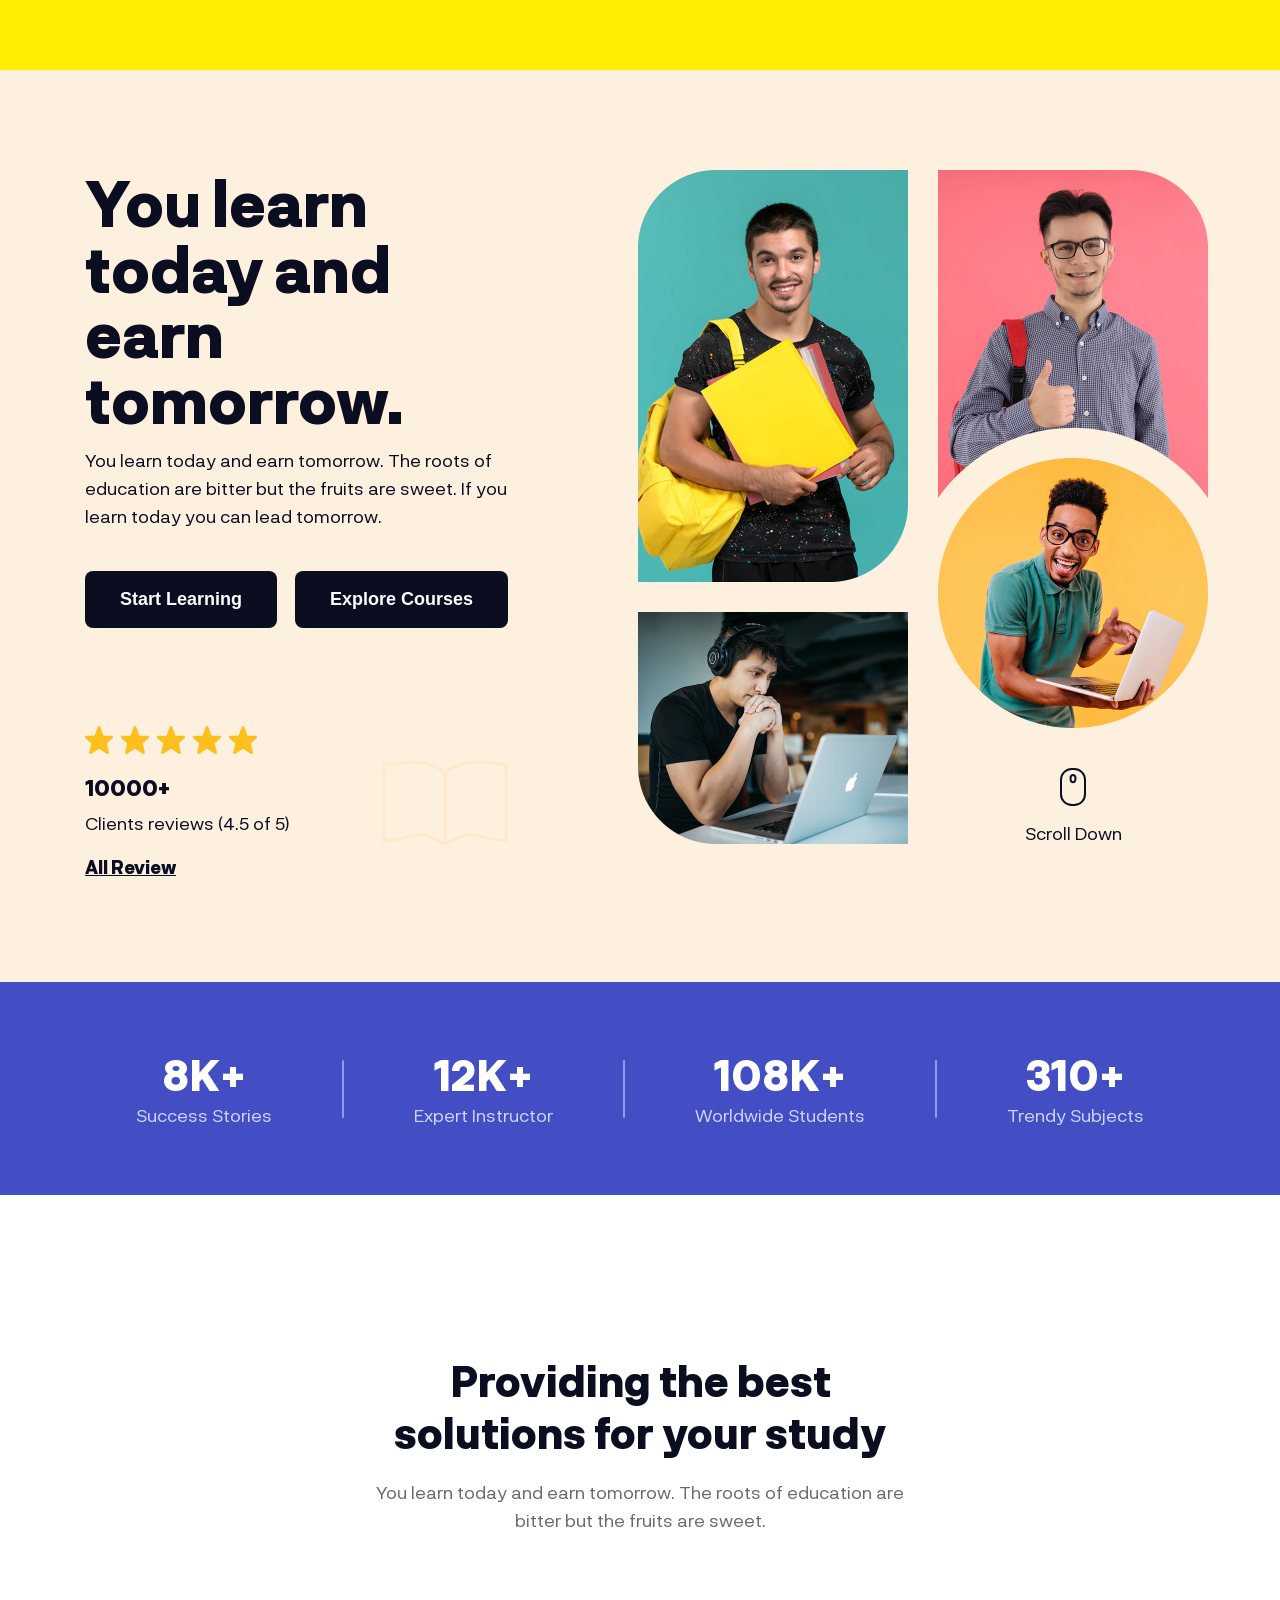
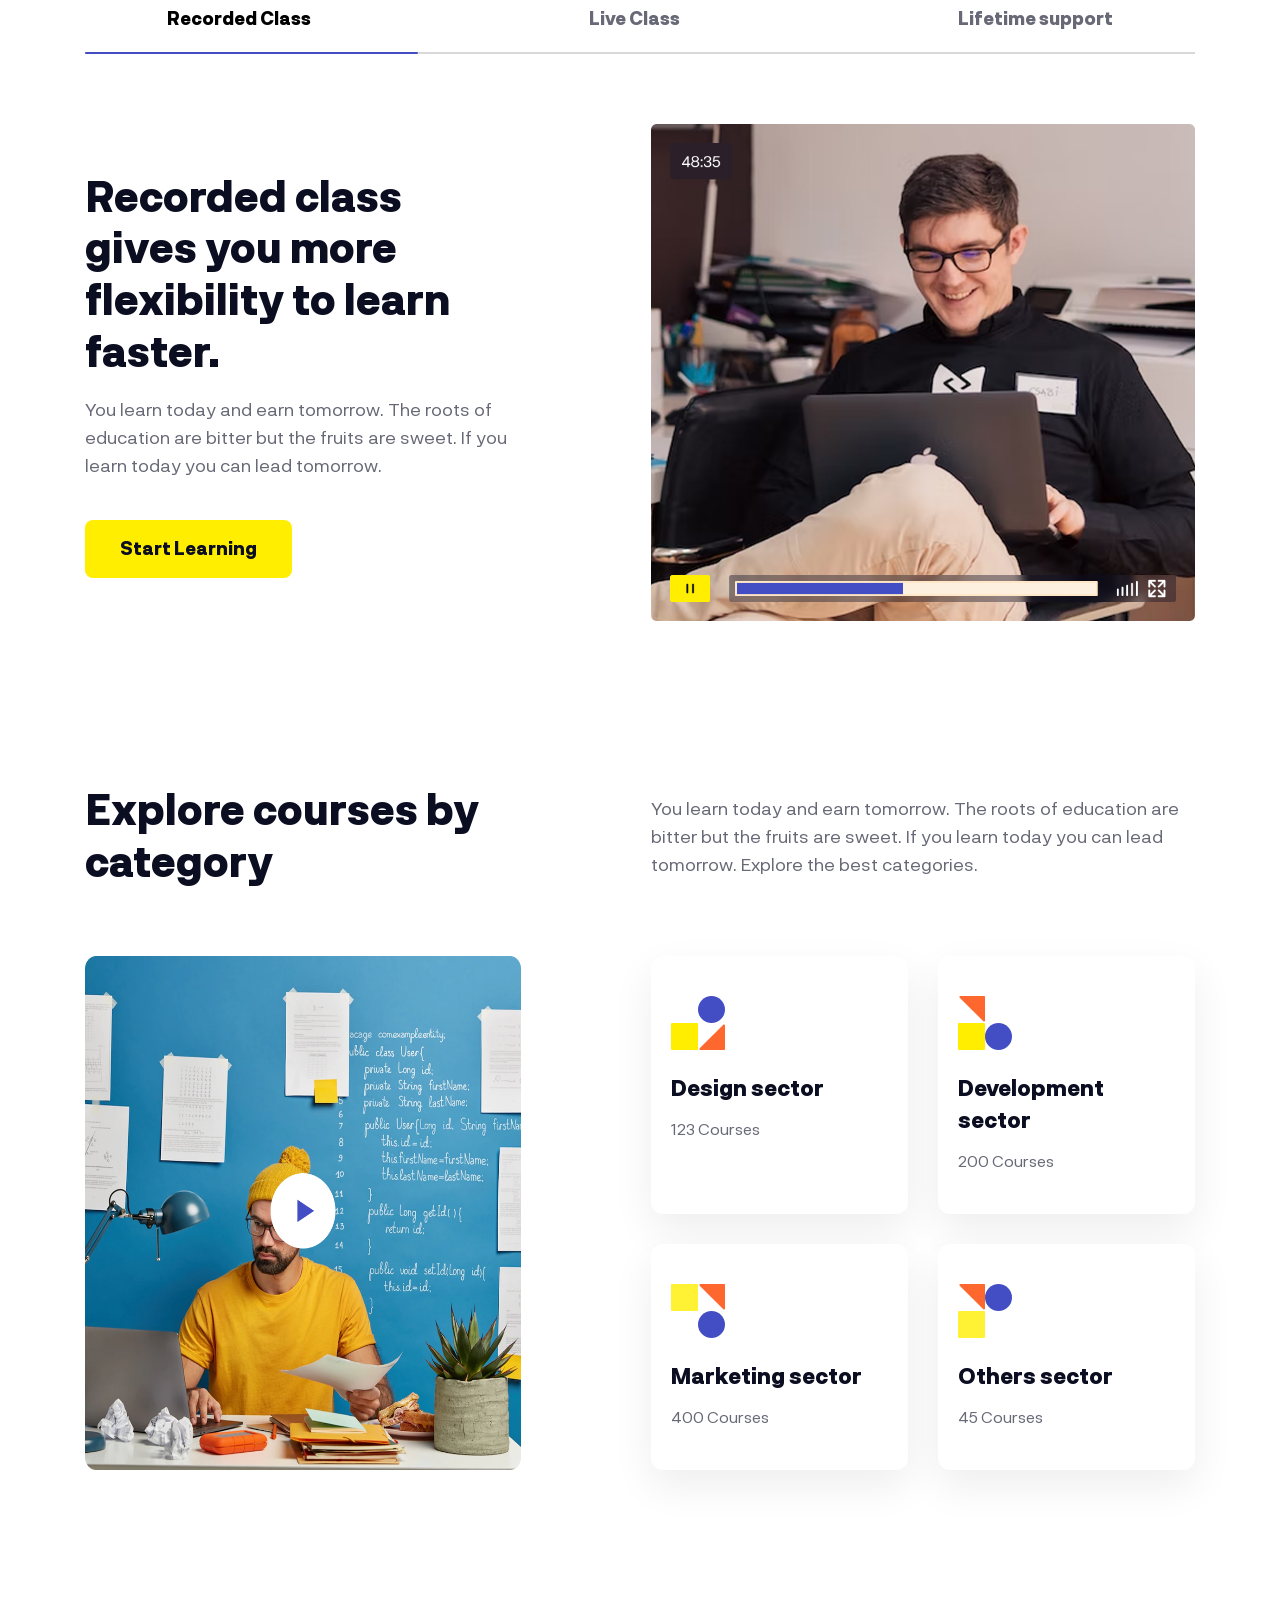
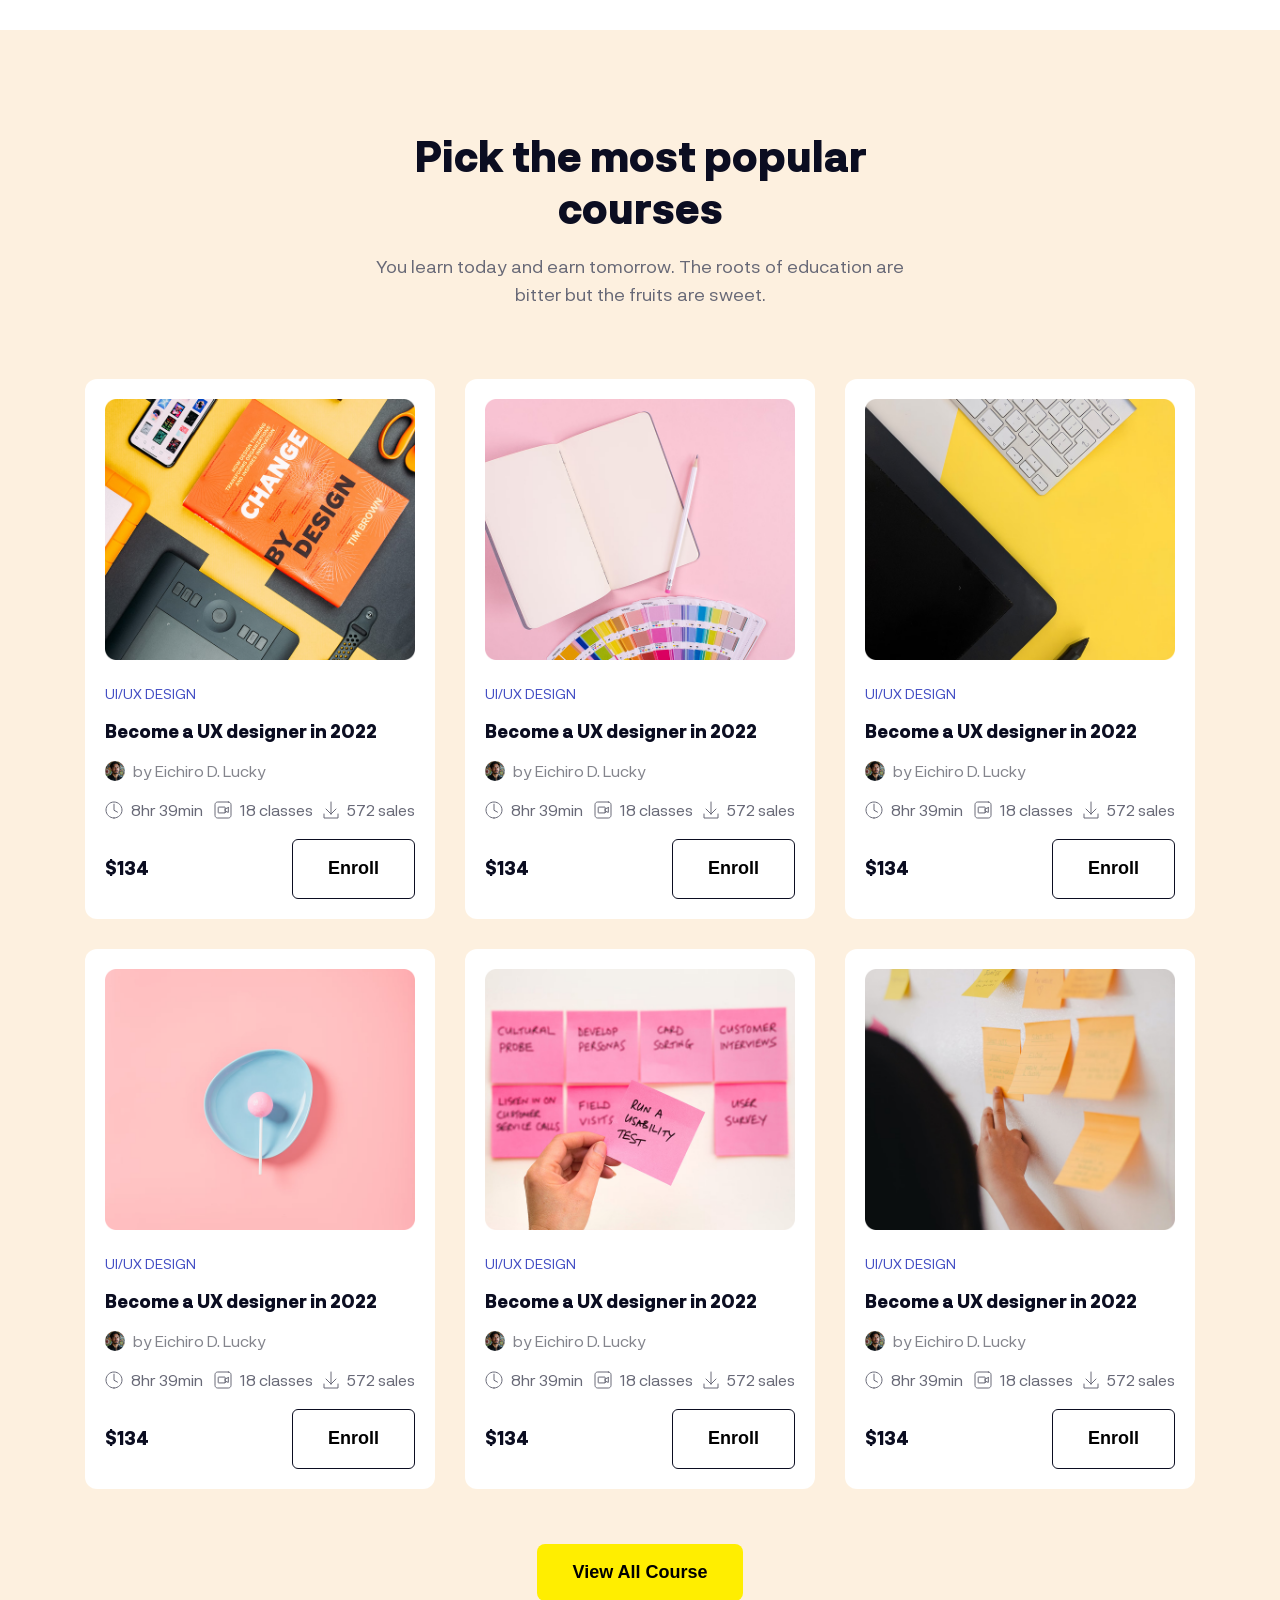
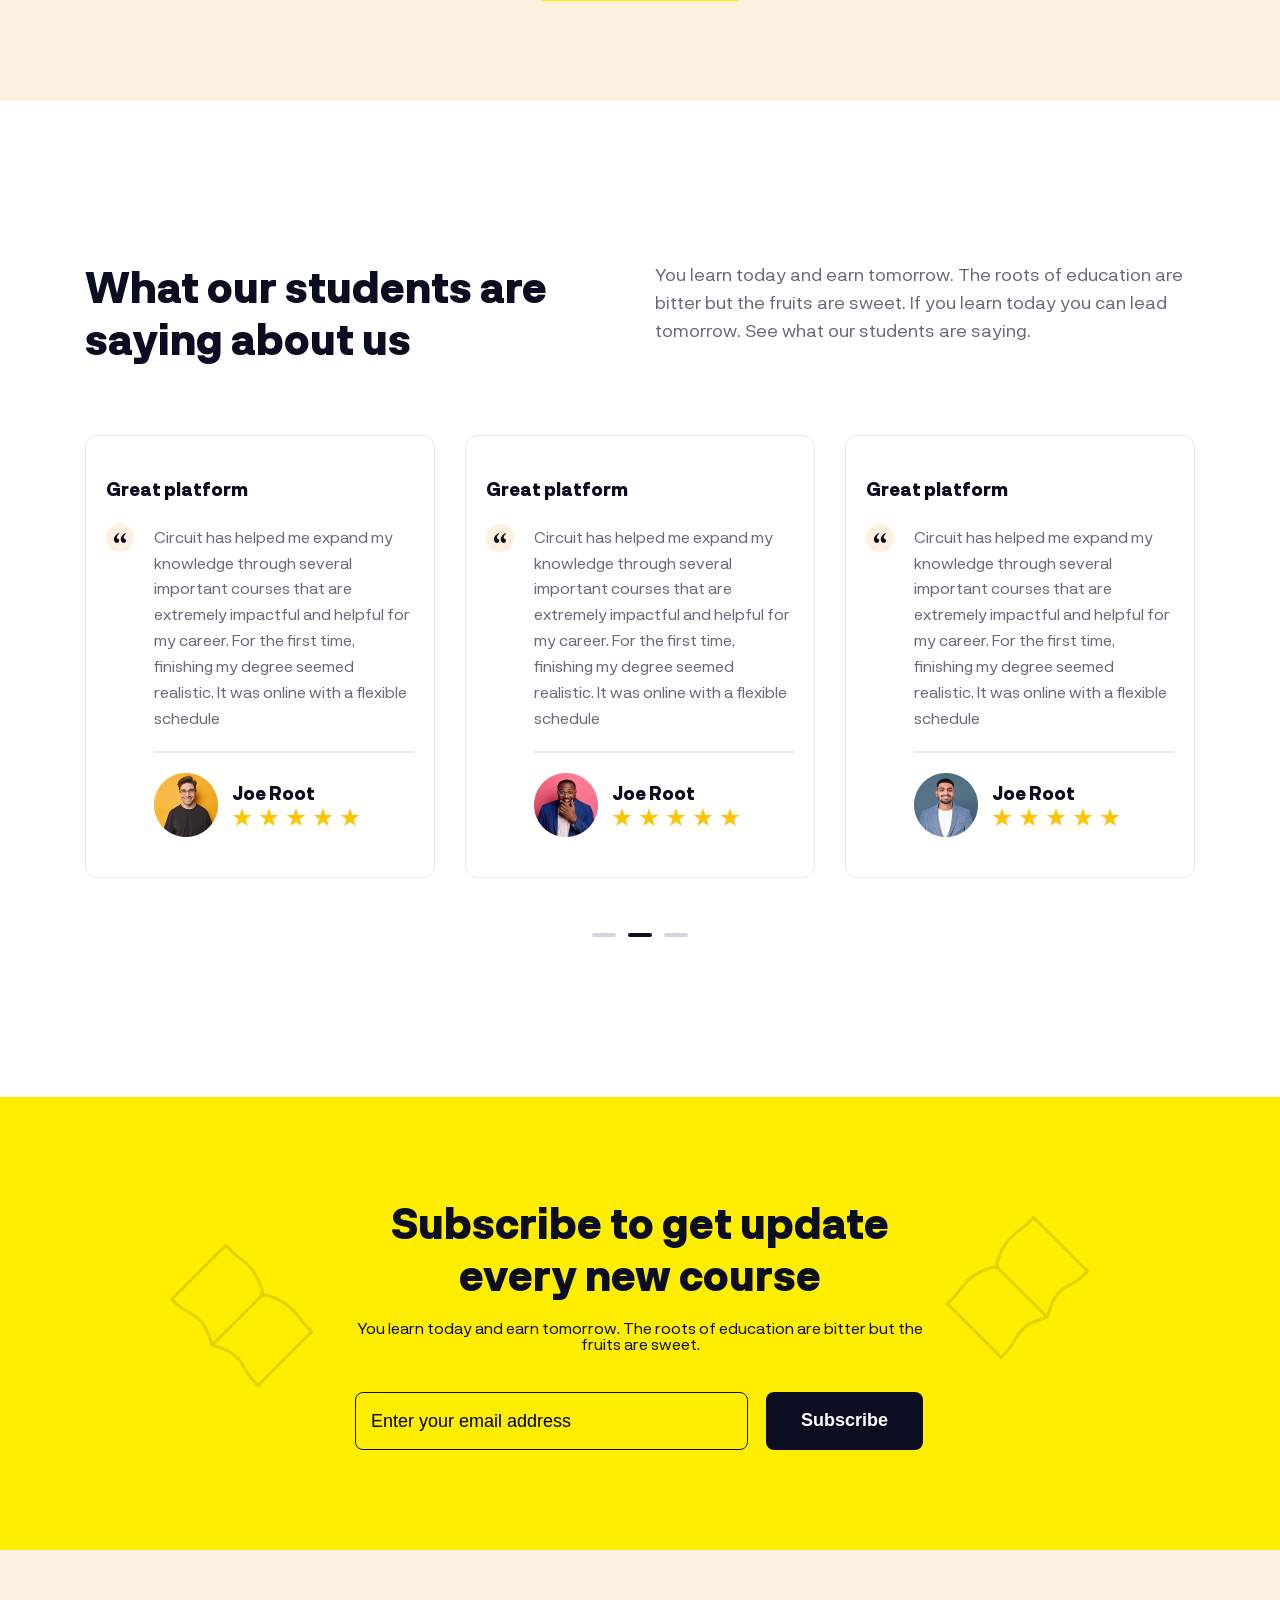
==== commit 90035a2e: "Pricing page" ====
--- a/index.html
+++ b/index.html
@@ -1,713 +1,729 @@
-<!DOCTYPE html>
-<html lang="en">
-    <head>
-        <meta charset="UTF-8" />
-        <meta name="viewport" content="width=device-width, initial-scale=1.0" />
-        <title>tutelage</title>
-
-        <!-- Css -->
-        <link rel="stylesheet" href="./assets/css/main.css" />
-
-        <!-- Animate -->
-        <link rel="stylesheet" href="https://cdnjs.cloudflare.com/ajax/libs/animate.css/4.1.1/animate.min.css" />
-
-        <!-- Favicon -->
-        <link rel="apple-touch-icon" sizes="57x57" href="./assets/favicon/apple-icon-57x57.png" />
-        <link rel="apple-touch-icon" sizes="60x60" href="./assets/favicon/apple-icon-60x60.png" />
-        <link rel="apple-touch-icon" sizes="72x72" href="./assets/favicon/apple-icon-72x72.png" />
-        <link rel="apple-touch-icon" sizes="76x76" href="./assets/favicon/apple-icon-76x76.png" />
-        <link rel="apple-touch-icon" sizes="114x114" href="./assets/favicon/apple-icon-114x114.png" />
-        <link rel="apple-touch-icon" sizes="120x120" href="./assets/favicon/apple-icon-120x120.png" />
-        <link rel="apple-touch-icon" sizes="144x144" href="./assets/favicon/apple-icon-144x144.png" />
-        <link rel="apple-touch-icon" sizes="152x152" href="./assets/favicon/apple-icon-152x152.png" />
-        <link rel="apple-touch-icon" sizes="180x180" href="./assets/favicon/apple-icon-180x180.png" />
-        <link rel="icon" type="image/png" sizes="192x192" href="./assets/favicon/android-icon-192x192.png" />
-        <link rel="icon" type="image/png" sizes="32x32" href="./assets/favicon/favicon-32x32.png" />
-        <link rel="icon" type="image/png" sizes="96x96" href="./assets/favicon/favicon-96x96.png" />
-        <link rel="icon" type="image/png" sizes="16x16" href="./assets/favicon/favicon-16x16.png" />
-        <link rel="manifest" href="./assets/favicon/manifest.json" />
-        <meta name="msapplication-TileColor" content="#ffffff" />
-        <meta name="msapplication-TileImage" content="./assets/favicon/ms-icon-144x144.png" />
-        <meta name="theme-color" content="#ffffff" />
-
-        <!-- Font -->
-        <link rel="stylesheet" href="./assets/fonts/stylesheet.css" />
-        <link rel="stylesheet" href="https://cdnjs.cloudflare.com/ajax/libs/font-awesome/6.7.2/css/all.min.css" />
-
-        <!-- Scripts -->
-        <script src="./assets/js/scripts.js"></script>
-    </head>
-    <body>
-        <!-- Slide show -->
-        <div class="slide-show" id="slideshow">
-            <script>
-                load("#slideshow", "./template/slideshow.html");
-            </script>
-        </div>
-
-        <!-- Header -->
-        <header class="header" id="header">
-            <script>
-                load("#header", "./template/header.html");
-            </script>
-        </header>
-
-        <!-- Hero -->
-        <div class="hero-wrap">
-            <div class="container">
-                <div class="hero grid-item">
-                    <!-- Hero content -->
-                    <div class="hero__content">
-                        <h1 class="hero__heading">You learn today and earn tomorrow.</h1>
-                        <p class="hero__desc desc--primary">
-                            You learn today and earn tomorrow. The roots of education are bitter but the fruits are
-                            sweet. If you learn today you can lead tomorrow.
-                        </p>
-                        <div class="hero__btn-group">
-                            <button class="btn hero__btn btn--second">Start Learning</button>
-                            <button class="btn hero__btn btn--second">Explore Courses</button>
-                        </div>
-
-                        <!-- Rating -->
-                        <div class="hero-rating">
-                            <div class="hero-rating__wrap">
-                                <img src="./assets/icons/five-stars.svg" alt="" class="hero-rating__stars" />
-                                <span class="hero-rating__numbers">10000+</span>
-                                <p class="hero-rating__desc desc--primary">Clients reviews (4.5 of 5)</p>
-                                <a href="#!" class="hero-rating__link">All Review</a>
-                            </div>
-                            <div class="hero-rating__decor hide-on-xl">
-                                <img src="./assets/images/book.svg" alt="" class="hero-rating__img" />
-                            </div>
-                        </div>
-                    </div>
-
-                    <!-- Hero media -->
-                    <div class="hero-media">
-                        <div class="hero-media__wrap">
-                            <div class="hero-media__left">
-                                <img src="./assets/images/hero-01.png" alt="" class="hero-media__img" />
-                                <img src="./assets/images/hero-02.png" alt="" class="hero-media__img" />
-                            </div>
-                            <div class="hero-media__right">
-                                <img src="./assets/images/hero-03.png" alt="" class="hero-media__img" />
-                                <img
-                                    src="./assets/images/hero-04.png"
-                                    alt=""
-                                    class="hero-media__img hero-media__img--move"
-                                />
-                                <div class="hero-media__direct">
-                                    <img src="./assets/icons/mouse.svg" alt="" class="hero-media__direct-icon" />
-                                    <p class="hero-media__direct-name desc--primary">Scroll Down</p>
-                                </div>
-                            </div>
-                        </div>
-                    </div>
-                </div>
-            </div>
-        </div>
-
-        <!-- Statistic -->
-        <div class="statis">
-            <ul class="statis-list">
-                <li class="statis-item">
-                    <span class="statis-item__num">8K+</span>
-                    <p class="statis-item__title">Success Stories</p>
-                </li>
-                <div class="statis__separate hide-on-xl"></div>
-                <li class="statis-item">
-                    <span class="statis-item__num">12K+</span>
-                    <p class="statis-item__title">Expert Instructor</p>
-                </li>
-                <div class="statis__separate hide-on-xl"></div>
-                <li class="statis-item">
-                    <span class="statis-item__num">108K+</span>
-                    <p class="statis-item__title">Worldwide Students</p>
-                </li>
-                <div class="statis__separate hide-on-xl"></div>
-                <li class="statis-item">
-                    <span class="statis-item__num">310+</span>
-                    <p class="statis-item__title">Trendy Subjects</p>
-                </li>
-            </ul>
-        </div>
-
-        <!-- Providing -->
-        <div class="provide">
-            <div class="container">
-                <div class="provide__wrap">
-                    <h2 class="heading--second provide__heading">Providing the best solutions for your study</h2>
-                    <p class="desc--primary provide__desc">
-                        You learn today and earn tomorrow. The roots of education are bitter but the fruits are sweet.
-                    </p>
-
-                    <!-- Types -->
-                    <div class="provide-type hide-on-xl">
-                        <div class="provide-type__breadcrumbs">
-                            <p class="provide-type__title provide-type__title--active">Recorded Class</p>
-                            <p class="provide-type__title">Live Class</p>
-                            <p class="provide-type__title">Lifetime support</p>
-                        </div>
-                    </div>
-
-                    <!-- Record -->
-                    <div class="grid-item provide-record">
-                        <div class="provide-record__content">
-                            <h2 class="heading--second provide-record__heading">
-                                Recorded class gives you more flexibility to learn faster.
-                            </h2>
-                            <p class="desc--primary provide-record__desc">
-                                You learn today and earn tomorrow. The roots of education are bitter but the fruits are
-                                sweet. If you learn today you can lead tomorrow.
-                            </p>
-                            <div class="btn btn--primary provide-record__btn">Start Learning</div>
-                        </div>
-                        <div class="provide-record__media">
-                            <img src="./assets/images/provide-01.png" alt="" class="provide-record__media-img" />
-                        </div>
-                    </div>
-
-                    <!-- Courses -->
-                    <div class="provide-courses">
-                        <div class="provide-courses__top grid-item">
-                            <h2 class="provide-courses__heading heading--second">Explore courses by category</h2>
-                            <p class="provide-courses__desc desc--primary">
-                                You learn today and earn tomorrow. The roots of education are bitter but the fruits are
-                                sweet. If you learn today you can lead tomorrow. Explore the best categories.
-                            </p>
-                        </div>
-                        <div class="provide-courses__bot grid-item">
-                            <div class="provide-courses__media">
-                                <img src="./assets/images/provide-02.png" alt="" class="provide-courses__media-img" />
-                            </div>
-                            <div class="provide-courses__sector">
-                                <div class="provide-courses-item">
-                                    <img
-                                        src="./assets/images/provide-decor-01.svg"
-                                        alt=""
-                                        class="provide-courses__icon"
-                                    />
-                                    <h3 class="provide-courses__title">Design sector</h3>
-                                    <p class="desc--second provide-courses__desc">123 Courses</p>
-                                </div>
-                                <div class="provide-courses-item">
-                                    <img
-                                        src="./assets/images/provide-decor-02.svg"
-                                        alt=""
-                                        class="provide-courses__icon"
-                                    />
-                                    <h3 class="provide-courses__title">Development sector</h3>
-                                    <p class="desc--second provide-courses__desc">200 Courses</p>
-                                </div>
-                                <div class="provide-courses-item">
-                                    <img
-                                        src="./assets/images/provide-decor-03.svg"
-                                        alt=""
-                                        class="provide-courses__icon"
-                                    />
-                                    <h3 class="provide-courses__title">Marketing sector</h3>
-                                    <p class="desc--second provide-courses__desc">400 Courses</p>
-                                </div>
-                                <div class="provide-courses-item">
-                                    <img
-                                        src="./assets/images/provide-decor-04.svg"
-                                        alt=""
-                                        class="provide-courses__icon"
-                                    />
-                                    <h3 class="provide-courses__title">Others sector</h3>
-                                    <p class="desc--second provide-courses__desc">45 Courses</p>
-                                </div>
-                            </div>
-                        </div>
-                    </div>
-                </div>
-            </div>
-        </div>
-
-        <!-- Popular course -->
-        <div class="popular-courses">
-            <div class="container">
-                <div class="popular-courses__wrap">
-                    <h2 class="heading--second popular-courses__heading">Pick the most popular courses</h2>
-                    <p class="desc--primary popular-courses__desc">
-                        You learn today and earn tomorrow. The roots of education are bitter but the fruits are sweet.
-                    </p>
-
-                    <!-- List courses -->
-                    <div class="popular-courses__list">
-                        <div class="row row-cols-3 row-cols-lg-1 gx-3 gy-3">
-                            <!-- Course item 1 -->
-                            <div class="col">
-                                <div class="popular-courses-item">
-                                    <img
-                                        src="./assets/images/popular-course-01.png"
-                                        alt=""
-                                        class="popular-courses-item__img"
-                                    />
-                                    <p class="popular-courses-item__name">UI/UX DESIGN</p>
-                                    <h3 class="popular-courses-item__title">Become a UX designer in 2022</h3>
-                                    <div class="popular-courses-item__user">
-                                        <img
-                                            src="./assets/images/popular-course-ava-01.png"
-                                            alt=""
-                                            class="popular-courses-item__ava"
-                                        />
-                                        <span class="popular-courses-item__username">by Eichiro D. Lucky</span>
-                                    </div>
-                                    <div class="popular-courses-item__analys">
-                                        <div class="popular-courses-item__block">
-                                            <img
-                                                src="./assets/icons/clock.svg"
-                                                alt=""
-                                                class="popular-courses-item__block-icon"
-                                            />
-                                            <div class="popular-courses-item__block-detail">8hr 39min</div>
-                                        </div>
-                                        <div class="popular-courses-item__block">
-                                            <img
-                                                src="./assets/icons/record.svg"
-                                                alt=""
-                                                class="popular-courses-item__block-icon"
-                                            />
-                                            <div class="popular-courses-item__block-detail">18 classes</div>
-                                        </div>
-                                        <div class="popular-courses-item__block">
-                                            <img
-                                                src="./assets/icons/download.svg"
-                                                alt=""
-                                                class="popular-courses-item__block-icon"
-                                            />
-                                            <div class="popular-courses-item__block-detail">572 sales</div>
-                                        </div>
-                                    </div>
-
-                                    <div class="popular-courses-item__bot">
-                                        <span class="popular-courses-item__bot-price">$134</span>
-                                        <button class="popular-courses-item__bot-btn btn btn--text">Enroll</button>
-                                    </div>
-                                </div>
-                            </div>
-
-                            <!-- Course item 2 -->
-                            <div class="col">
-                                <div class="popular-courses-item">
-                                    <img
-                                        src="./assets/images/popular-course-02.png"
-                                        alt=""
-                                        class="popular-courses-item__img"
-                                    />
-                                    <p class="popular-courses-item__name">UI/UX DESIGN</p>
-                                    <h3 class="popular-courses-item__title">Become a UX designer in 2022</h3>
-                                    <div class="popular-courses-item__user">
-                                        <img
-                                            src="./assets/images/popular-course-ava-01.png"
-                                            alt=""
-                                            class="popular-courses-item__ava"
-                                        />
-                                        <span class="popular-courses-item__username">by Eichiro D. Lucky</span>
-                                    </div>
-                                    <div class="popular-courses-item__analys">
-                                        <div class="popular-courses-item__block">
-                                            <img
-                                                src="./assets/icons/clock.svg"
-                                                alt=""
-                                                class="popular-courses-item__block-icon"
-                                            />
-                                            <div class="popular-courses-item__block-detail">8hr 39min</div>
-                                        </div>
-                                        <div class="popular-courses-item__block">
-                                            <img
-                                                src="./assets/icons/record.svg"
-                                                alt=""
-                                                class="popular-courses-item__block-icon"
-                                            />
-                                            <div class="popular-courses-item__block-detail">18 classes</div>
-                                        </div>
-                                        <div class="popular-courses-item__block">
-                                            <img
-                                                src="./assets/icons/download.svg"
-                                                alt=""
-                                                class="popular-courses-item__block-icon"
-                                            />
-                                            <div class="popular-courses-item__block-detail">572 sales</div>
-                                        </div>
-                                    </div>
-
-                                    <div class="popular-courses-item__bot">
-                                        <span class="popular-courses-item__bot-price">$134</span>
-                                        <button class="popular-courses-item__bot-btn btn btn--text">Enroll</button>
-                                    </div>
-                                </div>
-                            </div>
-
-                            <!-- Course item 3 -->
-                            <div class="col">
-                                <div class="popular-courses-item">
-                                    <img
-                                        src="./assets/images/popular-course-03.png"
-                                        alt=""
-                                        class="popular-courses-item__img"
-                                    />
-                                    <p class="popular-courses-item__name">UI/UX DESIGN</p>
-                                    <h3 class="popular-courses-item__title">Become a UX designer in 2022</h3>
-                                    <div class="popular-courses-item__user">
-                                        <img
-                                            src="./assets/images/popular-course-ava-01.png"
-                                            alt=""
-                                            class="popular-courses-item__ava"
-                                        />
-                                        <span class="popular-courses-item__username">by Eichiro D. Lucky</span>
-                                    </div>
-                                    <div class="popular-courses-item__analys">
-                                        <div class="popular-courses-item__block">
-                                            <img
-                                                src="./assets/icons/clock.svg"
-                                                alt=""
-                                                class="popular-courses-item__block-icon"
-                                            />
-                                            <div class="popular-courses-item__block-detail">8hr 39min</div>
-                                        </div>
-                                        <div class="popular-courses-item__block">
-                                            <img
-                                                src="./assets/icons/record.svg"
-                                                alt=""
-                                                class="popular-courses-item__block-icon"
-                                            />
-                                            <div class="popular-courses-item__block-detail">18 classes</div>
-                                        </div>
-                                        <div class="popular-courses-item__block">
-                                            <img
-                                                src="./assets/icons/download.svg"
-                                                alt=""
-                                                class="popular-courses-item__block-icon"
-                                            />
-                                            <div class="popular-courses-item__block-detail">572 sales</div>
-                                        </div>
-                                    </div>
-
-                                    <div class="popular-courses-item__bot">
-                                        <span class="popular-courses-item__bot-price">$134</span>
-                                        <button class="popular-courses-item__bot-btn btn btn--text">Enroll</button>
-                                    </div>
-                                </div>
-                            </div>
-
-                            <!-- Course item 4 -->
-                            <div class="col">
-                                <div class="popular-courses-item">
-                                    <img
-                                        src="./assets/images/popular-course-04.png"
-                                        alt=""
-                                        class="popular-courses-item__img"
-                                    />
-                                    <p class="popular-courses-item__name">UI/UX DESIGN</p>
-                                    <h3 class="popular-courses-item__title">Become a UX designer in 2022</h3>
-                                    <div class="popular-courses-item__user">
-                                        <img
-                                            src="./assets/images/popular-course-ava-01.png"
-                                            alt=""
-                                            class="popular-courses-item__ava"
-                                        />
-                                        <span class="popular-courses-item__username">by Eichiro D. Lucky</span>
-                                    </div>
-                                    <div class="popular-courses-item__analys">
-                                        <div class="popular-courses-item__block">
-                                            <img
-                                                src="./assets/icons/clock.svg"
-                                                alt=""
-                                                class="popular-courses-item__block-icon"
-                                            />
-                                            <div class="popular-courses-item__block-detail">8hr 39min</div>
-                                        </div>
-                                        <div class="popular-courses-item__block">
-                                            <img
-                                                src="./assets/icons/record.svg"
-                                                alt=""
-                                                class="popular-courses-item__block-icon"
-                                            />
-                                            <div class="popular-courses-item__block-detail">18 classes</div>
-                                        </div>
-                                        <div class="popular-courses-item__block">
-                                            <img
-                                                src="./assets/icons/download.svg"
-                                                alt=""
-                                                class="popular-courses-item__block-icon"
-                                            />
-                                            <div class="popular-courses-item__block-detail">572 sales</div>
-                                        </div>
-                                    </div>
-
-                                    <div class="popular-courses-item__bot">
-                                        <span class="popular-courses-item__bot-price">$134</span>
-                                        <button class="popular-courses-item__bot-btn btn btn--text">Enroll</button>
-                                    </div>
-                                </div>
-                            </div>
-
-                            <!-- Course item 5 -->
-                            <div class="col">
-                                <div class="popular-courses-item">
-                                    <img
-                                        src="./assets/images/popular-course-05.png"
-                                        alt=""
-                                        class="popular-courses-item__img"
-                                    />
-                                    <p class="popular-courses-item__name">UI/UX DESIGN</p>
-                                    <h3 class="popular-courses-item__title">Become a UX designer in 2022</h3>
-                                    <div class="popular-courses-item__user">
-                                        <img
-                                            src="./assets/images/popular-course-ava-01.png"
-                                            alt=""
-                                            class="popular-courses-item__ava"
-                                        />
-                                        <span class="popular-courses-item__username">by Eichiro D. Lucky</span>
-                                    </div>
-                                    <div class="popular-courses-item__analys">
-                                        <div class="popular-courses-item__block">
-                                            <img
-                                                src="./assets/icons/clock.svg"
-                                                alt=""
-                                                class="popular-courses-item__block-icon"
-                                            />
-                                            <div class="popular-courses-item__block-detail">8hr 39min</div>
-                                        </div>
-                                        <div class="popular-courses-item__block">
-                                            <img
-                                                src="./assets/icons/record.svg"
-                                                alt=""
-                                                class="popular-courses-item__block-icon"
-                                            />
-                                            <div class="popular-courses-item__block-detail">18 classes</div>
-                                        </div>
-                                        <div class="popular-courses-item__block">
-                                            <img
-                                                src="./assets/icons/download.svg"
-                                                alt=""
-                                                class="popular-courses-item__block-icon"
-                                            />
-                                            <div class="popular-courses-item__block-detail">572 sales</div>
-                                        </div>
-                                    </div>
-
-                                    <div class="popular-courses-item__bot">
-                                        <span class="popular-courses-item__bot-price">$134</span>
-                                        <button class="popular-courses-item__bot-btn btn btn--text">Enroll</button>
-                                    </div>
-                                </div>
-                            </div>
-
-                            <!-- Course item 6 -->
-                            <div class="col">
-                                <div class="popular-courses-item">
-                                    <img
-                                        src="./assets/images/popular-course-06.png"
-                                        alt=""
-                                        class="popular-courses-item__img"
-                                    />
-                                    <p class="popular-courses-item__name">UI/UX DESIGN</p>
-                                    <h3 class="popular-courses-item__title">Become a UX designer in 2022</h3>
-                                    <div class="popular-courses-item__user">
-                                        <img
-                                            src="./assets/images/popular-course-ava-01.png"
-                                            alt=""
-                                            class="popular-courses-item__ava"
-                                        />
-                                        <span class="popular-courses-item__username">by Eichiro D. Lucky</span>
-                                    </div>
-                                    <div class="popular-courses-item__analys">
-                                        <div class="popular-courses-item__block">
-                                            <img
-                                                src="./assets/icons/clock.svg"
-                                                alt=""
-                                                class="popular-courses-item__block-icon"
-                                            />
-                                            <div class="popular-courses-item__block-detail">8hr 39min</div>
-                                        </div>
-                                        <div class="popular-courses-item__block">
-                                            <img
-                                                src="./assets/icons/record.svg"
-                                                alt=""
-                                                class="popular-courses-item__block-icon"
-                                            />
-                                            <div class="popular-courses-item__block-detail">18 classes</div>
-                                        </div>
-                                        <div class="popular-courses-item__block">
-                                            <img
-                                                src="./assets/icons/download.svg"
-                                                alt=""
-                                                class="popular-courses-item__block-icon"
-                                            />
-                                            <div class="popular-courses-item__block-detail">572 sales</div>
-                                        </div>
-                                    </div>
-
-                                    <div class="popular-courses-item__bot">
-                                        <span class="popular-courses-item__bot-price">$134</span>
-                                        <button class="popular-courses-item__bot-btn btn btn--text">Enroll</button>
-                                    </div>
-                                </div>
-                            </div>
-                        </div>
-                    </div>
-
-                    <button class="popular-courses__btn btn btn--primary">View All Course</button>
-                </div>
-            </div>
-        </div>
-
-        <!-- Feedbacks -->
-        <div class="feedback">
-            <div class="container">
-                <div class="row row-cols-2 row-cols-lg-1">
-                    <div class="col">
-                        <h2 class="heading--second feedback__heading">What our students are saying about us</h2>
-                    </div>
-                    <div class="col">
-                        <p class="desc--primary feedback__desc">
-                            You learn today and earn tomorrow. The roots of education are bitter but the fruits are
-                            sweet. If you learn today you can lead tomorrow. See what our students are saying.
-                        </p>
-                    </div>
-                </div>
-
-                <div class="feedback-list">
-                    <div class="row row-cols-3 row-cols-xl-1">
-                        <!-- Item 01 -->
-                        <div class="col">
-                            <div class="feedback-item hide-on-xl">
-                                <h3 class="feedback-item__heading heading--fourth">Great platform</h3>
-                                <div class="feedback-reviewer">
-                                    <img src="./assets/icons/quote.svg" alt="" class="feedback-reviewer__icon" />
-
-                                    <div class="">
-                                        <p class="feedback-reviewer__desc desc--second">
-                                            Circuit has helped me expand my knowledge through several important courses
-                                            that are extremely impactful and helpful for my career. For the first time,
-                                            finishing my degree seemed realistic. It was online with a flexible schedule
-                                        </p>
-
-                                        <div class="feedback__separate"></div>
-
-                                        <div class="feedback-reviewer__bot">
-                                            <img
-                                                src="./assets/images/feedback-01.png"
-                                                alt=""
-                                                class="feedback-reviewer__img"
-                                            />
-                                            <div class="">
-                                                <p class="feedback-reviewer__name heading--fourth">Joe Root</p>
-                                                <img
-                                                    src="./assets/icons/five-stars-sm.svg"
-                                                    alt=""
-                                                    class="feedback-reviewer__stars"
-                                                />
-                                            </div>
-                                        </div>
-                                    </div>
-                                </div>
-                            </div>
-                        </div>
-
-                        <!-- Item 02 -->
-                        <div class="col">
-                            <div class="feedback-item">
-                                <h3 class="feedback-item__heading heading--fourth">Great platform</h3>
-                                <div class="feedback-reviewer">
-                                    <img src="./assets/icons/quote.svg" alt="" class="feedback-reviewer__icon" />
-
-                                    <div class="">
-                                        <p class="feedback-reviewer__desc desc--second">
-                                            Circuit has helped me expand my knowledge through several important courses
-                                            that are extremely impactful and helpful for my career. For the first time,
-                                            finishing my degree seemed realistic. It was online with a flexible schedule
-                                        </p>
-
-                                        <div class="feedback__separate"></div>
-
-                                        <div class="feedback-reviewer__bot">
-                                            <img
-                                                src="./assets/images/feedback-02.png"
-                                                alt=""
-                                                class="feedback-reviewer__img"
-                                            />
-                                            <div class="">
-                                                <p class="feedback-reviewer__name heading--fourth">Joe Root</p>
-                                                <img
-                                                    src="./assets/icons/five-stars-sm.svg"
-                                                    alt=""
-                                                    class="feedback-reviewer__stars"
-                                                />
-                                            </div>
-                                        </div>
-                                    </div>
-                                </div>
-                            </div>
-                        </div>
-
-                        <!-- Item 03 -->
-                        <div class="col">
-                            <div class="feedback-item hide-on-xl">
-                                <h3 class="feedback-item__heading heading--fourth">Great platform</h3>
-                                <div class="feedback-reviewer">
-                                    <img src="./assets/icons/quote.svg" alt="" class="feedback-reviewer__icon" />
-
-                                    <div class="">
-                                        <p class="feedback-reviewer__desc desc--second">
-                                            Circuit has helped me expand my knowledge through several important courses
-                                            that are extremely impactful and helpful for my career. For the first time,
-                                            finishing my degree seemed realistic. It was online with a flexible schedule
-                                        </p>
-
-                                        <div class="feedback__separate"></div>
-
-                                        <div class="feedback-reviewer__bot">
-                                            <img
-                                                src="./assets/images/feedback-03.png"
-                                                alt=""
-                                                class="feedback-reviewer__img"
-                                            />
-                                            <div class="">
-                                                <p class="feedback-reviewer__name heading--fourth">Joe Root</p>
-                                                <img
-                                                    src="./assets/icons/five-stars-sm.svg"
-                                                    alt=""
-                                                    class="feedback-reviewer__stars"
-                                                />
-                                            </div>
-                                        </div>
-                                    </div>
-                                </div>
-                            </div>
-                        </div>
-                    </div>
-                </div>
-
-                <img src="./assets/icons/dashed.svg" alt="" class="feedback__dashed" />
-            </div>
-        </div>
-
-        <!-- Subscribe -->
-        <div class="subs">
-            <div class="subs-wrap">
-                <h2 class="heading--second subs__heading">Subscribe to get update every new course</h2>
-                <p class="desc__primary subs__desc">
-                    You learn today and earn tomorrow. The roots of education are bitter but the fruits are sweet.
-                </p>
-
-                <form action="#!" class="subs-form">
-                    <input type="email" placeholder="Enter your email address" class="subs-form__input" />
-                    <button class="btn btn--second subs-form__btn">Subscribe</button>
-                </form>
-                <img src="./assets/images/subs-decor-01.svg" alt="" class="subs-decor__left hide-on-tab" />
-                <img src="./assets/images/subs-decor-02.svg" alt="" class="subs-decor__right hide-on-tab" />
-            </div>
-        </div>
-    </body>
-
-    <!-- Footer -->
-    <footer class="footer" id="footer">
-        <script>
-            load("#footer", "./template/footer.html");
-        </script>
-    </footer>
-</html>
+<!DOCTYPE html>
+<html lang="en">
+    <head>
+        <meta charset="UTF-8" />
+        <meta name="viewport" content="width=device-width, initial-scale=1.0" />
+        <title>tutelage</title>
+
+        <!-- Css -->
+        <link rel="stylesheet" href="./assets/css/main.css" />
+
+        <!-- Animate -->
+        <link rel="stylesheet" href="https://cdnjs.cloudflare.com/ajax/libs/animate.css/4.1.1/animate.min.css" />
+
+        <!-- Favicon -->
+        <link rel="apple-touch-icon" sizes="57x57" href="./assets/favicon/apple-icon-57x57.png" />
+        <link rel="apple-touch-icon" sizes="60x60" href="./assets/favicon/apple-icon-60x60.png" />
+        <link rel="apple-touch-icon" sizes="72x72" href="./assets/favicon/apple-icon-72x72.png" />
+        <link rel="apple-touch-icon" sizes="76x76" href="./assets/favicon/apple-icon-76x76.png" />
+        <link rel="apple-touch-icon" sizes="114x114" href="./assets/favicon/apple-icon-114x114.png" />
+        <link rel="apple-touch-icon" sizes="120x120" href="./assets/favicon/apple-icon-120x120.png" />
+        <link rel="apple-touch-icon" sizes="144x144" href="./assets/favicon/apple-icon-144x144.png" />
+        <link rel="apple-touch-icon" sizes="152x152" href="./assets/favicon/apple-icon-152x152.png" />
+        <link rel="apple-touch-icon" sizes="180x180" href="./assets/favicon/apple-icon-180x180.png" />
+        <link rel="icon" type="image/png" sizes="192x192" href="./assets/favicon/android-icon-192x192.png" />
+        <link rel="icon" type="image/png" sizes="32x32" href="./assets/favicon/favicon-32x32.png" />
+        <link rel="icon" type="image/png" sizes="96x96" href="./assets/favicon/favicon-96x96.png" />
+        <link rel="icon" type="image/png" sizes="16x16" href="./assets/favicon/favicon-16x16.png" />
+        <link rel="manifest" href="./assets/favicon/manifest.json" />
+        <meta name="msapplication-TileColor" content="#ffffff" />
+        <meta name="msapplication-TileImage" content="./assets/favicon/ms-icon-144x144.png" />
+        <meta name="theme-color" content="#ffffff" />
+
+        <!-- Font -->
+        <link rel="stylesheet" href="./assets/fonts/stylesheet.css" />
+        <link rel="stylesheet" href="https://cdnjs.cloudflare.com/ajax/libs/font-awesome/6.7.2/css/all.min.css" />
+
+        <!-- Scripts -->
+        <script src="./assets/js/scripts.js"></script>
+    </head>
+    <body>
+        <!-- Slide show -->
+        <div class="slide-show" id="slideshow">
+            <script>
+                load("#slideshow", "./template/slideshow.html");
+            </script>
+        </div>
+
+        <!-- Header -->
+        <header class="header" id="header">
+            <script>
+                load("#header", "./template/header.html");
+            </script>
+        </header>
+
+        <!-- Hero -->
+        <div class="hero-wrap">
+            <div class="container">
+                <div class="hero grid-item">
+                    <!-- Hero content -->
+                    <div class="hero__content">
+                        <h1 class="hero__heading">You learn today and earn tomorrow.</h1>
+                        <p class="hero__desc desc--primary">
+                            You learn today and earn tomorrow. The roots of education are bitter but the fruits are
+                            sweet. If you learn today you can lead tomorrow.
+                        </p>
+                        <div class="hero__btn-group">
+                            <button class="btn hero__btn btn--second">Start Learning</button>
+                            <button class="btn hero__btn btn--second">Explore Courses</button>
+                        </div>
+
+                        <!-- Rating -->
+                        <div class="hero-rating">
+                            <div class="hero-rating__wrap">
+                                <img src="./assets/icons/five-stars.svg" alt="" class="hero-rating__stars" />
+                                <span class="hero-rating__numbers">10000+</span>
+                                <p class="hero-rating__desc desc--primary">Clients reviews (4.5 of 5)</p>
+                                <a href="#!" class="hero-rating__link">All Review</a>
+                            </div>
+                            <div class="hero-rating__decor hide-on-xl">
+                                <img src="./assets/images/book.svg" alt="" class="hero-rating__img" />
+                            </div>
+                        </div>
+                    </div>
+
+                    <!-- Hero media -->
+                    <div class="hero-media">
+                        <div class="hero-media__wrap">
+                            <div class="hero-media__left">
+                                <img src="./assets/images/hero-01.png" alt="" class="hero-media__img" />
+                                <img src="./assets/images/hero-02.png" alt="" class="hero-media__img" />
+                            </div>
+                            <div class="hero-media__right">
+                                <img src="./assets/images/hero-03.png" alt="" class="hero-media__img" />
+                                <img
+                                    src="./assets/images/hero-04.png"
+                                    alt=""
+                                    class="hero-media__img hero-media__img--move"
+                                />
+                                <div class="hero-media__direct">
+                                    <img src="./assets/icons/mouse.svg" alt="" class="hero-media__direct-icon" />
+                                    <p class="hero-media__direct-name desc--primary">Scroll Down</p>
+                                </div>
+                            </div>
+                        </div>
+                    </div>
+                </div>
+            </div>
+        </div>
+
+        <!-- Statistic -->
+        <div class="statis">
+            <ul class="statis-list">
+                <li class="statis-item">
+                    <span class="statis-item__num">8K+</span>
+                    <p class="statis-item__title">Success Stories</p>
+                </li>
+                <div class="statis__separate hide-on-xl"></div>
+                <li class="statis-item">
+                    <span class="statis-item__num">12K+</span>
+                    <p class="statis-item__title">Expert Instructor</p>
+                </li>
+                <div class="statis__separate hide-on-xl"></div>
+                <li class="statis-item">
+                    <span class="statis-item__num">108K+</span>
+                    <p class="statis-item__title">Worldwide Students</p>
+                </li>
+                <div class="statis__separate hide-on-xl"></div>
+                <li class="statis-item">
+                    <span class="statis-item__num">310+</span>
+                    <p class="statis-item__title">Trendy Subjects</p>
+                </li>
+            </ul>
+        </div>
+
+        <!-- Providing -->
+        <div class="provide">
+            <div class="container">
+                <div class="provide__wrap">
+                    <h2 class="heading--second provide__heading">Providing the best solutions for your study</h2>
+                    <p class="desc--primary provide__desc">
+                        You learn today and earn tomorrow. The roots of education are bitter but the fruits are sweet.
+                    </p>
+
+                    <!-- Types -->
+                    <div class="provide-type hide-on-xl">
+                        <div class="provide-type__breadcrumbs">
+                            <p class="provide-type__title provide-type__title--active">Recorded Class</p>
+                            <p class="provide-type__title">Live Class</p>
+                            <p class="provide-type__title">Lifetime support</p>
+                        </div>
+                    </div>
+
+                    <!-- Record -->
+                    <div class="grid-item provide-record">
+                        <div class="provide-record__content">
+                            <h2 class="heading--second provide-record__heading">
+                                Recorded class gives you more flexibility to learn faster.
+                            </h2>
+                            <p class="desc--primary provide-record__desc">
+                                You learn today and earn tomorrow. The roots of education are bitter but the fruits are
+                                sweet. If you learn today you can lead tomorrow.
+                            </p>
+                            <div class="btn btn--primary provide-record__btn">Start Learning</div>
+                        </div>
+                        <div class="provide-record__media">
+                            <img src="./assets/images/provide-01.png" alt="" class="provide-record__media-img" />
+                        </div>
+                    </div>
+
+                    <!-- Courses -->
+                    <div class="provide-courses">
+                        <div class="provide-courses__top grid-item">
+                            <h2 class="provide-courses__heading heading--second">Explore courses by category</h2>
+                            <p class="provide-courses__desc desc--primary">
+                                You learn today and earn tomorrow. The roots of education are bitter but the fruits are
+                                sweet. If you learn today you can lead tomorrow. Explore the best categories.
+                            </p>
+                        </div>
+                        <div class="provide-courses__bot grid-item">
+                            <div class="provide-courses__media">
+                                <img src="./assets/images/provide-02.png" alt="" class="provide-courses__media-img" />
+                            </div>
+                            <div class="provide-courses__sector">
+                                <div class="provide-courses-item">
+                                    <img
+                                        src="./assets/images/provide-decor-01.svg"
+                                        alt=""
+                                        class="provide-courses__icon"
+                                    />
+                                    <h3 class="provide-courses__title">Design sector</h3>
+                                    <p class="desc--second provide-courses__desc">123 Courses</p>
+                                </div>
+                                <div class="provide-courses-item">
+                                    <img
+                                        src="./assets/images/provide-decor-02.svg"
+                                        alt=""
+                                        class="provide-courses__icon"
+                                    />
+                                    <h3 class="provide-courses__title">Development sector</h3>
+                                    <p class="desc--second provide-courses__desc">200 Courses</p>
+                                </div>
+                                <div class="provide-courses-item">
+                                    <img
+                                        src="./assets/images/provide-decor-03.svg"
+                                        alt=""
+                                        class="provide-courses__icon"
+                                    />
+                                    <h3 class="provide-courses__title">Marketing sector</h3>
+                                    <p class="desc--second provide-courses__desc">400 Courses</p>
+                                </div>
+                                <div class="provide-courses-item">
+                                    <img
+                                        src="./assets/images/provide-decor-04.svg"
+                                        alt=""
+                                        class="provide-courses__icon"
+                                    />
+                                    <h3 class="provide-courses__title">Others sector</h3>
+                                    <p class="desc--second provide-courses__desc">45 Courses</p>
+                                </div>
+                            </div>
+                        </div>
+                    </div>
+                </div>
+            </div>
+        </div>
+
+        <!-- Popular course -->
+        <div class="popular-courses">
+            <div class="container">
+                <div class="popular-courses__wrap">
+                    <h2 class="heading--second popular-courses__heading">Pick the most popular courses</h2>
+                    <p class="desc--primary popular-courses__desc">
+                        You learn today and earn tomorrow. The roots of education are bitter but the fruits are sweet.
+                    </p>
+
+                    <!-- List courses -->
+                    <div class="popular-courses__list">
+                        <div class="row row-cols-3 row-cols-xl-2 row-cols-lg-1 gx-3 gy-3">
+                            <!-- Course item 1 -->
+                            <div class="col">
+                                <div class="popular-courses-item">
+                                    <img
+                                        src="./assets/images/popular-course-01.png"
+                                        alt=""
+                                        class="popular-courses-item__img"
+                                    />
+                                    <p class="popular-courses-item__name">UI/UX DESIGN</p>
+                                    <h3 class="popular-courses-item__title">Become a UX designer in 2022</h3>
+                                    <div class="popular-courses-item__user">
+                                        <img
+                                            src="./assets/images/popular-course-ava-01.png"
+                                            alt=""
+                                            class="popular-courses-item__ava"
+                                        />
+                                        <span class="popular-courses-item__username">by Eichiro D. Lucky</span>
+                                    </div>
+                                    <div class="popular-courses-item__analys">
+                                        <div class="popular-courses-item__block">
+                                            <img
+                                                src="./assets/icons/clock.svg"
+                                                alt=""
+                                                class="popular-courses-item__block-icon"
+                                            />
+                                            <div class="popular-courses-item__block-detail">8hr 39min</div>
+                                        </div>
+                                        <div class="popular-courses-item__block">
+                                            <img
+                                                src="./assets/icons/record.svg"
+                                                alt=""
+                                                class="popular-courses-item__block-icon"
+                                            />
+                                            <div class="popular-courses-item__block-detail">18 classes</div>
+                                        </div>
+                                        <div class="popular-courses-item__block">
+                                            <img
+                                                src="./assets/icons/download.svg"
+                                                alt=""
+                                                class="popular-courses-item__block-icon"
+                                            />
+                                            <div class="popular-courses-item__block-detail">572 sales</div>
+                                        </div>
+                                    </div>
+
+                                    <div class="popular-courses-item__bot">
+                                        <span class="popular-courses-item__bot-price">$134</span>
+                                        <a href="./pricing.html">
+                                            <button class="popular-courses-item__bot-btn btn btn--text">Enroll</button>
+                                        </a>
+                                    </div>
+                                </div>
+                            </div>
+
+                            <!-- Course item 2 -->
+                            <div class="col">
+                                <div class="popular-courses-item">
+                                    <img
+                                        src="./assets/images/popular-course-02.png"
+                                        alt=""
+                                        class="popular-courses-item__img"
+                                    />
+                                    <p class="popular-courses-item__name">UI/UX DESIGN</p>
+                                    <h3 class="popular-courses-item__title">Become a UX designer in 2022</h3>
+                                    <div class="popular-courses-item__user">
+                                        <img
+                                            src="./assets/images/popular-course-ava-01.png"
+                                            alt=""
+                                            class="popular-courses-item__ava"
+                                        />
+                                        <span class="popular-courses-item__username">by Eichiro D. Lucky</span>
+                                    </div>
+                                    <div class="popular-courses-item__analys">
+                                        <div class="popular-courses-item__block">
+                                            <img
+                                                src="./assets/icons/clock.svg"
+                                                alt=""
+                                                class="popular-courses-item__block-icon"
+                                            />
+                                            <div class="popular-courses-item__block-detail">8hr 39min</div>
+                                        </div>
+                                        <div class="popular-courses-item__block">
+                                            <img
+                                                src="./assets/icons/record.svg"
+                                                alt=""
+                                                class="popular-courses-item__block-icon"
+                                            />
+                                            <div class="popular-courses-item__block-detail">18 classes</div>
+                                        </div>
+                                        <div class="popular-courses-item__block">
+                                            <img
+                                                src="./assets/icons/download.svg"
+                                                alt=""
+                                                class="popular-courses-item__block-icon"
+                                            />
+                                            <div class="popular-courses-item__block-detail">572 sales</div>
+                                        </div>
+                                    </div>
+
+                                    <div class="popular-courses-item__bot">
+                                        <span class="popular-courses-item__bot-price">$134</span>
+                                        <a href="./pricing.html">
+                                            <button class="popular-courses-item__bot-btn btn btn--text">Enroll</button>
+                                        </a>
+                                    </div>
+                                </div>
+                            </div>
+
+                            <!-- Course item 3 -->
+                            <div class="col">
+                                <div class="popular-courses-item">
+                                    <img
+                                        src="./assets/images/popular-course-03.png"
+                                        alt=""
+                                        class="popular-courses-item__img"
+                                    />
+                                    <p class="popular-courses-item__name">UI/UX DESIGN</p>
+                                    <h3 class="popular-courses-item__title">Become a UX designer in 2022</h3>
+                                    <div class="popular-courses-item__user">
+                                        <img
+                                            src="./assets/images/popular-course-ava-01.png"
+                                            alt=""
+                                            class="popular-courses-item__ava"
+                                        />
+                                        <span class="popular-courses-item__username">by Eichiro D. Lucky</span>
+                                    </div>
+                                    <div class="popular-courses-item__analys">
+                                        <div class="popular-courses-item__block">
+                                            <img
+                                                src="./assets/icons/clock.svg"
+                                                alt=""
+                                                class="popular-courses-item__block-icon"
+                                            />
+                                            <div class="popular-courses-item__block-detail">8hr 39min</div>
+                                        </div>
+                                        <div class="popular-courses-item__block">
+                                            <img
+                                                src="./assets/icons/record.svg"
+                                                alt=""
+                                                class="popular-courses-item__block-icon"
+                                            />
+                                            <div class="popular-courses-item__block-detail">18 classes</div>
+                                        </div>
+                                        <div class="popular-courses-item__block">
+                                            <img
+                                                src="./assets/icons/download.svg"
+                                                alt=""
+                                                class="popular-courses-item__block-icon"
+                                            />
+                                            <div class="popular-courses-item__block-detail">572 sales</div>
+                                        </div>
+                                    </div>
+
+                                    <div class="popular-courses-item__bot">
+                                        <span class="popular-courses-item__bot-price">$134</span>
+                                        <a href="./pricing.html">
+                                            <a href="./pricing.html">
+                                                <button class="popular-courses-item__bot-btn btn btn--text">
+                                                    Enroll
+                                                </button>
+                                            </a>
+                                        </a>
+                                    </div>
+                                </div>
+                            </div>
+
+                            <!-- Course item 4 -->
+                            <div class="col">
+                                <div class="popular-courses-item">
+                                    <img
+                                        src="./assets/images/popular-course-04.png"
+                                        alt=""
+                                        class="popular-courses-item__img"
+                                    />
+                                    <p class="popular-courses-item__name">UI/UX DESIGN</p>
+                                    <h3 class="popular-courses-item__title">Become a UX designer in 2022</h3>
+                                    <div class="popular-courses-item__user">
+                                        <img
+                                            src="./assets/images/popular-course-ava-01.png"
+                                            alt=""
+                                            class="popular-courses-item__ava"
+                                        />
+                                        <span class="popular-courses-item__username">by Eichiro D. Lucky</span>
+                                    </div>
+                                    <div class="popular-courses-item__analys">
+                                        <div class="popular-courses-item__block">
+                                            <img
+                                                src="./assets/icons/clock.svg"
+                                                alt=""
+                                                class="popular-courses-item__block-icon"
+                                            />
+                                            <div class="popular-courses-item__block-detail">8hr 39min</div>
+                                        </div>
+                                        <div class="popular-courses-item__block">
+                                            <img
+                                                src="./assets/icons/record.svg"
+                                                alt=""
+                                                class="popular-courses-item__block-icon"
+                                            />
+                                            <div class="popular-courses-item__block-detail">18 classes</div>
+                                        </div>
+                                        <div class="popular-courses-item__block">
+                                            <img
+                                                src="./assets/icons/download.svg"
+                                                alt=""
+                                                class="popular-courses-item__block-icon"
+                                            />
+                                            <div class="popular-courses-item__block-detail">572 sales</div>
+                                        </div>
+                                    </div>
+
+                                    <div class="popular-courses-item__bot">
+                                        <span class="popular-courses-item__bot-price">$134</span>
+                                        <a href="./pricing.html">
+                                            <button class="popular-courses-item__bot-btn btn btn--text">Enroll</button>
+                                        </a>
+                                    </div>
+                                </div>
+                            </div>
+
+                            <!-- Course item 5 -->
+                            <div class="col">
+                                <div class="popular-courses-item">
+                                    <img
+                                        src="./assets/images/popular-course-05.png"
+                                        alt=""
+                                        class="popular-courses-item__img"
+                                    />
+                                    <p class="popular-courses-item__name">UI/UX DESIGN</p>
+                                    <h3 class="popular-courses-item__title">Become a UX designer in 2022</h3>
+                                    <div class="popular-courses-item__user">
+                                        <img
+                                            src="./assets/images/popular-course-ava-01.png"
+                                            alt=""
+                                            class="popular-courses-item__ava"
+                                        />
+                                        <span class="popular-courses-item__username">by Eichiro D. Lucky</span>
+                                    </div>
+                                    <div class="popular-courses-item__analys">
+                                        <div class="popular-courses-item__block">
+                                            <img
+                                                src="./assets/icons/clock.svg"
+                                                alt=""
+                                                class="popular-courses-item__block-icon"
+                                            />
+                                            <div class="popular-courses-item__block-detail">8hr 39min</div>
+                                        </div>
+                                        <div class="popular-courses-item__block">
+                                            <img
+                                                src="./assets/icons/record.svg"
+                                                alt=""
+                                                class="popular-courses-item__block-icon"
+                                            />
+                                            <div class="popular-courses-item__block-detail">18 classes</div>
+                                        </div>
+                                        <div class="popular-courses-item__block">
+                                            <img
+                                                src="./assets/icons/download.svg"
+                                                alt=""
+                                                class="popular-courses-item__block-icon"
+                                            />
+                                            <div class="popular-courses-item__block-detail">572 sales</div>
+                                        </div>
+                                    </div>
+
+                                    <div class="popular-courses-item__bot">
+                                        <span class="popular-courses-item__bot-price">$134</span>
+                                        <a href="./pricing.html">
+                                            <button class="popular-courses-item__bot-btn btn btn--text">Enroll</button>
+                                        </a>
+                                    </div>
+                                </div>
+                            </div>
+
+                            <!-- Course item 6 -->
+                            <div class="col">
+                                <div class="popular-courses-item">
+                                    <img
+                                        src="./assets/images/popular-course-06.png"
+                                        alt=""
+                                        class="popular-courses-item__img"
+                                    />
+                                    <p class="popular-courses-item__name">UI/UX DESIGN</p>
+                                    <h3 class="popular-courses-item__title">Become a UX designer in 2022</h3>
+                                    <div class="popular-courses-item__user">
+                                        <img
+                                            src="./assets/images/popular-course-ava-01.png"
+                                            alt=""
+                                            class="popular-courses-item__ava"
+                                        />
+                                        <span class="popular-courses-item__username">by Eichiro D. Lucky</span>
+                                    </div>
+                                    <div class="popular-courses-item__analys">
+                                        <div class="popular-courses-item__block">
+                                            <img
+                                                src="./assets/icons/clock.svg"
+                                                alt=""
+                                                class="popular-courses-item__block-icon"
+                                            />
+                                            <div class="popular-courses-item__block-detail">8hr 39min</div>
+                                        </div>
+                                        <div class="popular-courses-item__block">
+                                            <img
+                                                src="./assets/icons/record.svg"
+                                                alt=""
+                                                class="popular-courses-item__block-icon"
+                                            />
+                                            <div class="popular-courses-item__block-detail">18 classes</div>
+                                        </div>
+                                        <div class="popular-courses-item__block">
+                                            <img
+                                                src="./assets/icons/download.svg"
+                                                alt=""
+                                                class="popular-courses-item__block-icon"
+                                            />
+                                            <div class="popular-courses-item__block-detail">572 sales</div>
+                                        </div>
+                                    </div>
+
+                                    <div class="popular-courses-item__bot">
+                                        <span class="popular-courses-item__bot-price">$134</span>
+                                        <a href="./pricing.html">
+                                            <button class="popular-courses-item__bot-btn btn btn--text">Enroll</button>
+                                        </a>
+                                    </div>
+                                </div>
+                            </div>
+                        </div>
+                    </div>
+
+                    <button class="popular-courses__btn btn btn--primary">View All Course</button>
+                </div>
+            </div>
+        </div>
+
+        <!-- Feedbacks -->
+        <div class="feedback">
+            <div class="container">
+                <div class="row row-cols-2 row-cols-lg-1">
+                    <div class="col">
+                        <h2 class="heading--second feedback__heading">What our students are saying about us</h2>
+                    </div>
+                    <div class="col">
+                        <p class="desc--primary feedback__desc">
+                            You learn today and earn tomorrow. The roots of education are bitter but the fruits are
+                            sweet. If you learn today you can lead tomorrow. See what our students are saying.
+                        </p>
+                    </div>
+                </div>
+
+                <div class="feedback-list">
+                    <div class="row row-cols-3 row-cols-xl-1">
+                        <!-- Item 01 -->
+                        <div class="col">
+                            <div class="feedback-item hide-on-xl">
+                                <h3 class="feedback-item__heading heading--fourth">Great platform</h3>
+                                <div class="feedback-reviewer">
+                                    <img src="./assets/icons/quote.svg" alt="" class="feedback-reviewer__icon" />
+
+                                    <div class="">
+                                        <p class="feedback-reviewer__desc desc--second">
+                                            Circuit has helped me expand my knowledge through several important courses
+                                            that are extremely impactful and helpful for my career. For the first time,
+                                            finishing my degree seemed realistic. It was online with a flexible schedule
+                                        </p>
+
+                                        <div class="feedback__separate"></div>
+
+                                        <div class="feedback-reviewer__bot">
+                                            <img
+                                                src="./assets/images/feedback-01.png"
+                                                alt=""
+                                                class="feedback-reviewer__img"
+                                            />
+                                            <div class="">
+                                                <p class="feedback-reviewer__name heading--fourth">Joe Root</p>
+                                                <img
+                                                    src="./assets/icons/five-stars-sm.svg"
+                                                    alt=""
+                                                    class="feedback-reviewer__stars"
+                                                />
+                                            </div>
+                                        </div>
+                                    </div>
+                                </div>
+                            </div>
+                        </div>
+
+                        <!-- Item 02 -->
+                        <div class="col">
+                            <div class="feedback-item">
+                                <h3 class="feedback-item__heading heading--fourth">Great platform</h3>
+                                <div class="feedback-reviewer">
+                                    <img src="./assets/icons/quote.svg" alt="" class="feedback-reviewer__icon" />
+
+                                    <div class="">
+                                        <p class="feedback-reviewer__desc desc--second">
+                                            Circuit has helped me expand my knowledge through several important courses
+                                            that are extremely impactful and helpful for my career. For the first time,
+                                            finishing my degree seemed realistic. It was online with a flexible schedule
+                                        </p>
+
+                                        <div class="feedback__separate"></div>
+
+                                        <div class="feedback-reviewer__bot">
+                                            <img
+                                                src="./assets/images/feedback-02.png"
+                                                alt=""
+                                                class="feedback-reviewer__img"
+                                            />
+                                            <div class="">
+                                                <p class="feedback-reviewer__name heading--fourth">Joe Root</p>
+                                                <img
+                                                    src="./assets/icons/five-stars-sm.svg"
+                                                    alt=""
+                                                    class="feedback-reviewer__stars"
+                                                />
+                                            </div>
+                                        </div>
+                                    </div>
+                                </div>
+                            </div>
+                        </div>
+
+                        <!-- Item 03 -->
+                        <div class="col">
+                            <div class="feedback-item hide-on-xl">
+                                <h3 class="feedback-item__heading heading--fourth">Great platform</h3>
+                                <div class="feedback-reviewer">
+                                    <img src="./assets/icons/quote.svg" alt="" class="feedback-reviewer__icon" />
+
+                                    <div class="">
+                                        <p class="feedback-reviewer__desc desc--second">
+                                            Circuit has helped me expand my knowledge through several important courses
+                                            that are extremely impactful and helpful for my career. For the first time,
+                                            finishing my degree seemed realistic. It was online with a flexible schedule
+                                        </p>
+
+                                        <div class="feedback__separate"></div>
+
+                                        <div class="feedback-reviewer__bot">
+                                            <img
+                                                src="./assets/images/feedback-03.png"
+                                                alt=""
+                                                class="feedback-reviewer__img"
+                                            />
+                                            <div class="">
+                                                <p class="feedback-reviewer__name heading--fourth">Joe Root</p>
+                                                <img
+                                                    src="./assets/icons/five-stars-sm.svg"
+                                                    alt=""
+                                                    class="feedback-reviewer__stars"
+                                                />
+                                            </div>
+                                        </div>
+                                    </div>
+                                </div>
+                            </div>
+                        </div>
+                    </div>
+                </div>
+
+                <img src="./assets/icons/dashed.svg" alt="" class="feedback__dashed" />
+            </div>
+        </div>
+
+        <!-- Subscribe -->
+        <div class="subs">
+            <div class="subs-wrap">
+                <h2 class="heading--second subs__heading">Subscribe to get update every new course</h2>
+                <p class="desc__primary subs__desc">
+                    You learn today and earn tomorrow. The roots of education are bitter but the fruits are sweet.
+                </p>
+
+                <form action="#!" class="subs-form">
+                    <input type="email" placeholder="Enter your email address" class="subs-form__input" />
+                    <button class="btn btn--second subs-form__btn">Subscribe</button>
+                </form>
+                <img src="./assets/images/subs-decor-01.svg" alt="" class="subs-decor__left hide-on-tab" />
+                <img src="./assets/images/subs-decor-02.svg" alt="" class="subs-decor__right hide-on-tab" />
+            </div>
+        </div>
+    </body>
+
+    <!-- Footer -->
+    <footer class="footer" id="footer">
+        <script>
+            load("#footer", "./template/footer.html");
+        </script>
+    </footer>
+</html>
--- a/assets/css/main.css
+++ b/assets/css/main.css
@@ -186,6 +186,7 @@
   color: #fff;
 }
 .btn--second-small {
+  font-size: 1.6rem;
   padding: 8px 25px;
 }
 .btn--text {
@@ -237,30 +238,30 @@
 }
 
 .dp-none {
-  display: none;
+  display: none !important;
 }
 
 @media (max-width: 1199.98px) {
   .hide-on-xl {
-    display: none;
+    display: none !important;
   }
 }
 
 @media (max-width: 991.98px) {
   .hide-on-tab {
-    display: none;
+    display: none !important;
   }
 }
 
 @media (max-width: 991.98px) {
   .show-on-tab {
-    display: block;
+    display: block !important;
   }
 }
 
 @media (max-width: 1399.98px) {
   .hide-on-desk {
-    display: none;
+    display: none !important;
   }
 }
 
@@ -1319,9 +1320,12 @@
   line-height: 155.556%;
 }
 
-.header {
+.header__inner {
   padding: 30px 0;
   background: var(--bg-color);
+}
+.header__inner--pricing {
+  background-color: #fff;
 }
 .header__logo {
   display: flex;
@@ -1373,6 +1377,15 @@
 .header-menu__icon {
   font-size: 2.2rem;
 }
+.header-menu--courses {
+  margin-right: auto;
+  margin-left: 0;
+}
+@media (max-width: 991.98px) {
+  .header--courses {
+    display: none;
+  }
+}
 
 .grid-item {
   display: grid;
@@ -1388,6 +1401,9 @@
 
 .hero {
   padding: 100px 0;
+}
+.hero-wrap {
+  background: var(--bg-color);
 }
 @media (max-width: 575.98px) {
   .hero {
@@ -2155,4 +2171,91 @@
   }
 }
 
+.pricing-cards {
+  margin: 70px 0 100px 0;
+}
+.pricing__heading {
+  text-align: center;
+}
+@media (max-width: 991.98px) {
+  .pricing__heading {
+    font-size: 4.2rem;
+  }
+}
+.pricing-card {
+  display: flex;
+  flex-direction: column;
+  justify-content: space-between;
+  height: 100%;
+  padding: 30px 40px;
+  border-radius: 20px;
+  border: 1px solid #e9eaf0;
+  background: #fff;
+  transition: all 0.25s;
+}
+@media (max-width: 991.98px) {
+  .pricing-card {
+    padding: 30px 22px;
+  }
+}
+.pricing-card:hover {
+  background: #111727;
+  border-color: transparent;
+}
+.pricing-card:hover .pricing-card__type, .pricing-card:hover .pricing-card__cost-title, .pricing-card:hover .pricing-card__cost-time {
+  color: #fff;
+}
+.pricing-card:hover .pricing-card__desc, .pricing-card:hover .pricing-card-item__desc {
+  color: #cdd0db;
+}
+.pricing-card:hover .pricing-card__btn {
+  background: var(--primary-color);
+  color: initial;
+}
+.pricing-card__type {
+  font-size: 2rem;
+  color: #000;
+  font-weight: 500;
+  line-height: 170%;
+}
+.pricing-card__cost {
+  display: flex;
+  align-items: baseline;
+}
+.pricing-card__cost-title {
+  font-size: 5.6rem;
+  font-weight: 700;
+  line-height: 172.283%;
+}
+.pricing-card__cost-time {
+  color: #000;
+  font-size: 1.6rem;
+  font-weight: 400;
+  line-height: 162.5%;
+}
+.pricing-card__desc {
+  color: #000;
+  font-size: 1.6rem;
+  font-weight: 400;
+  line-height: 120%;
+}
+.pricing-card-list {
+  margin-top: 20px;
+  margin-bottom: 30px;
+  display: flex;
+  flex-direction: column;
+  gap: 15px;
+}
+.pricing-card-item {
+  display: flex;
+  align-items: center;
+  gap: 10px;
+}
+.pricing-card-item__desc {
+  color: #000;
+  font-size: 1.6rem;
+  font-weight: 400;
+  line-height: 120%;
+}
+
 /*# sourceMappingURL=main.css.map */
